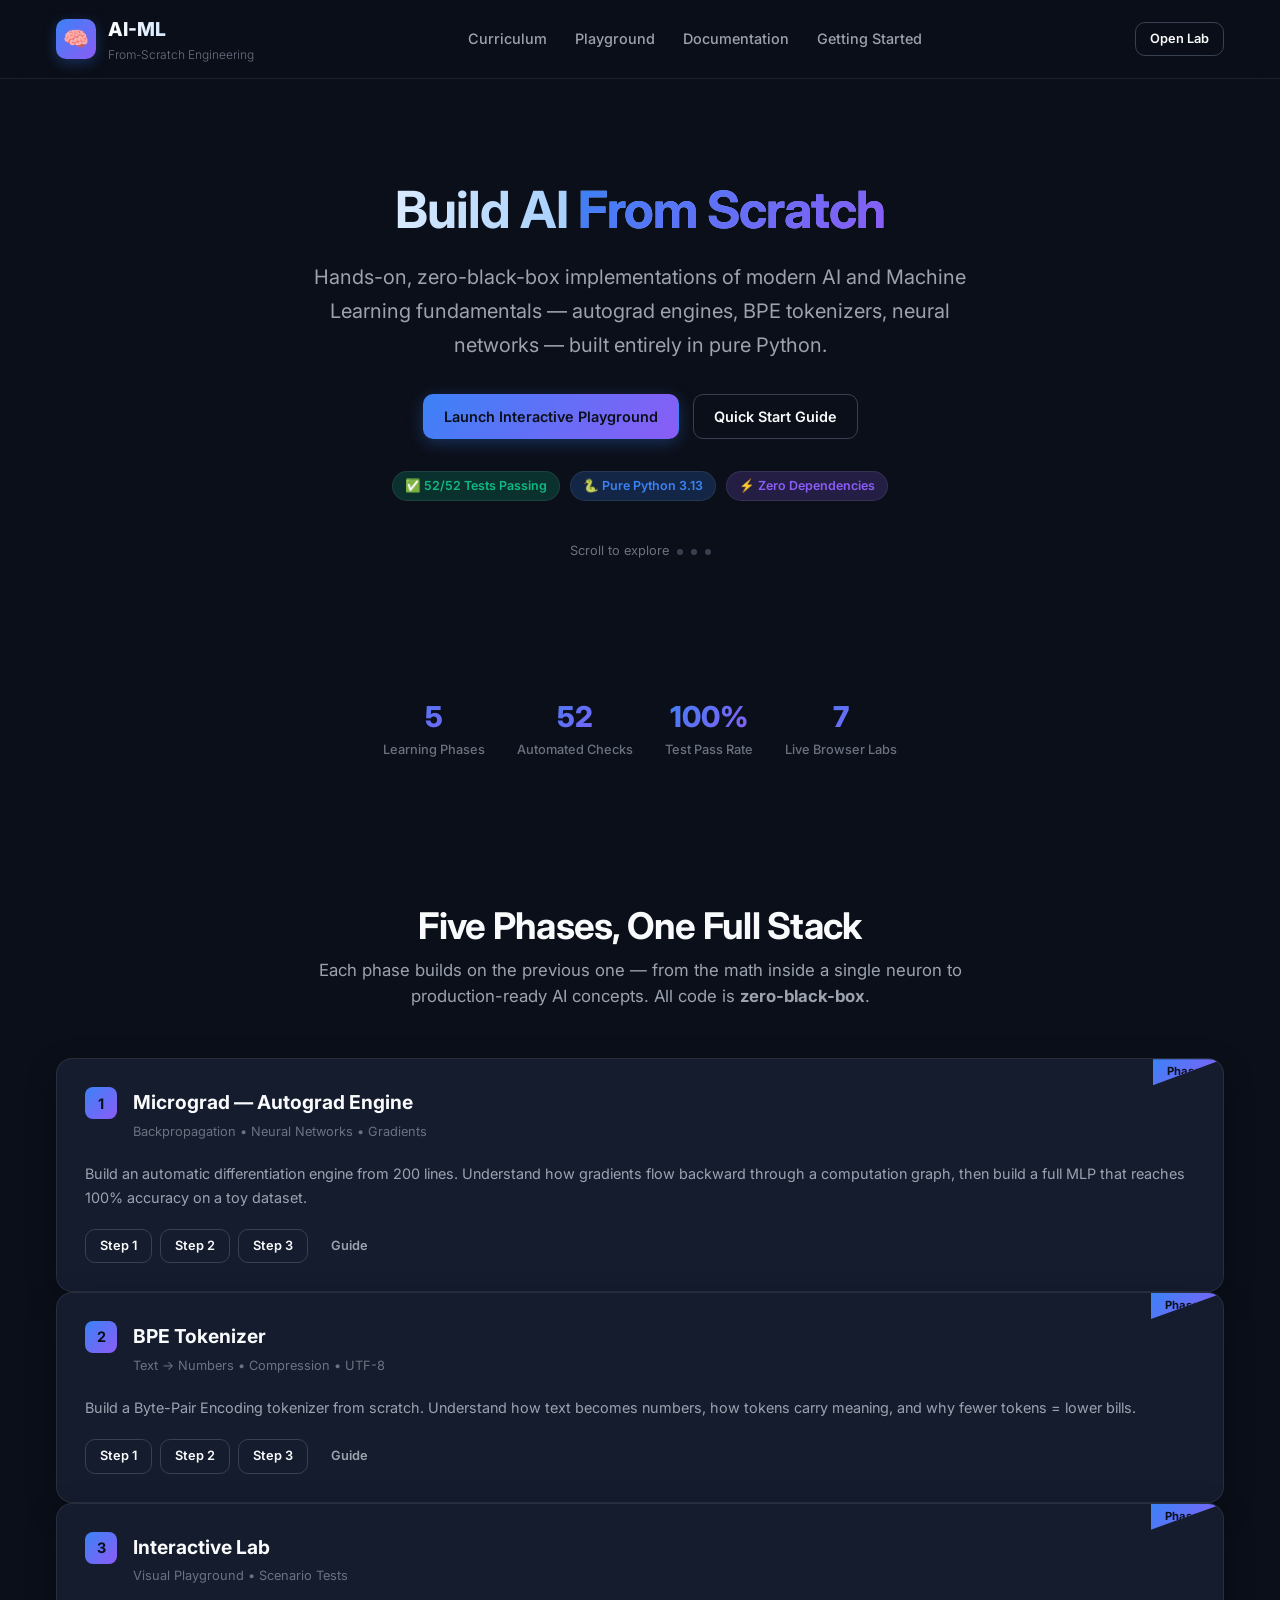
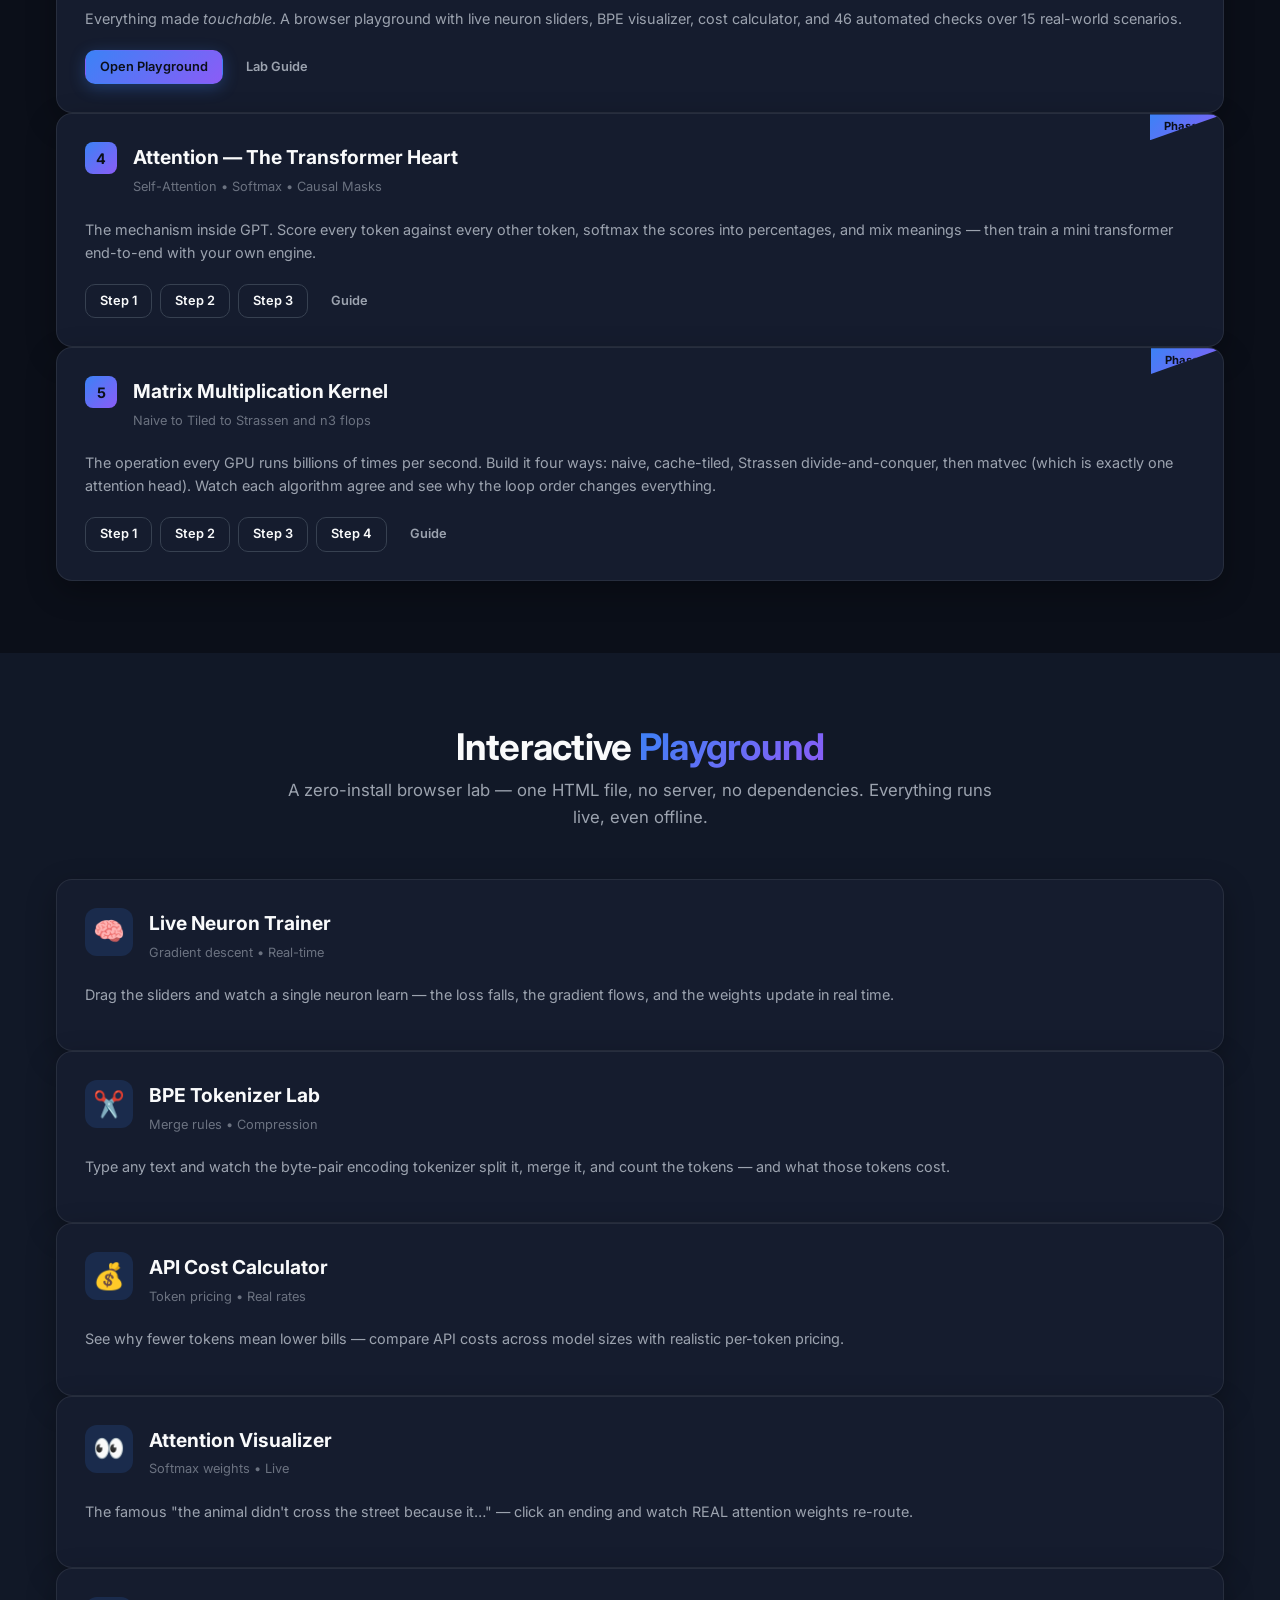
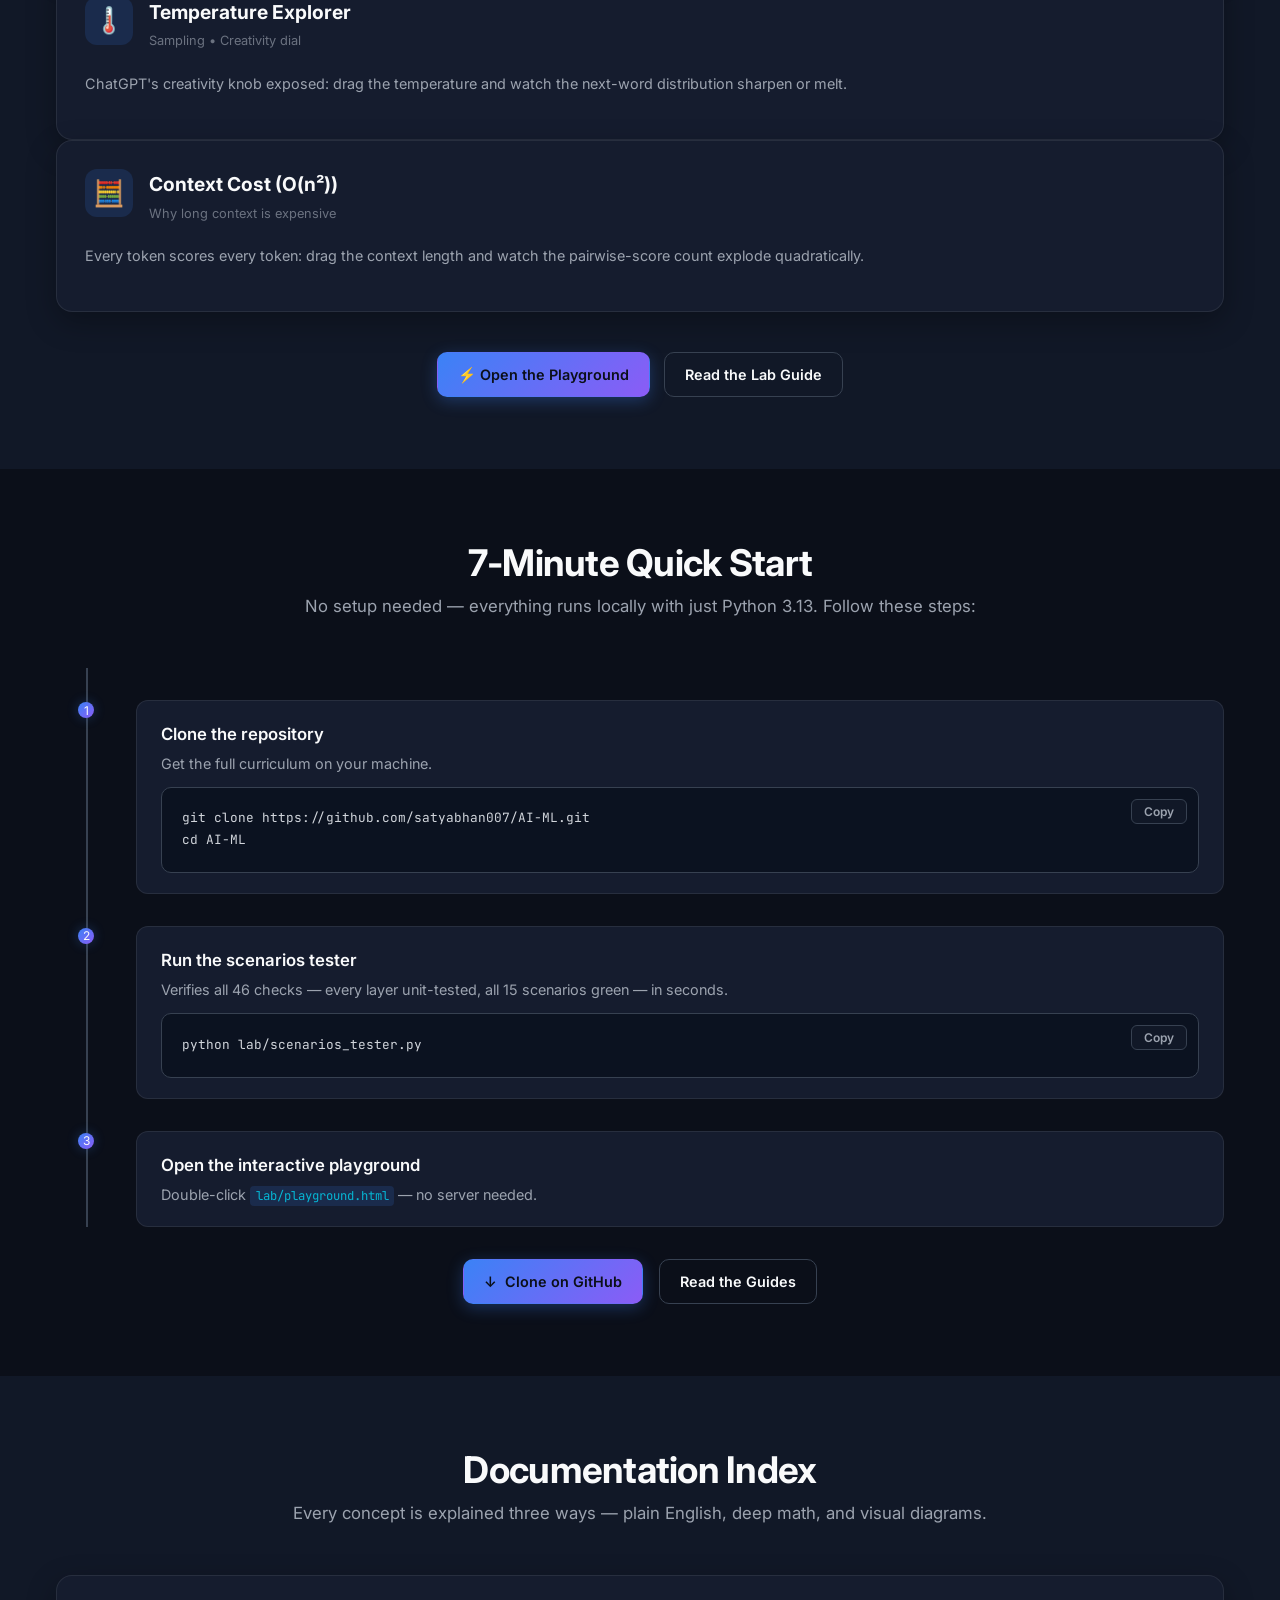
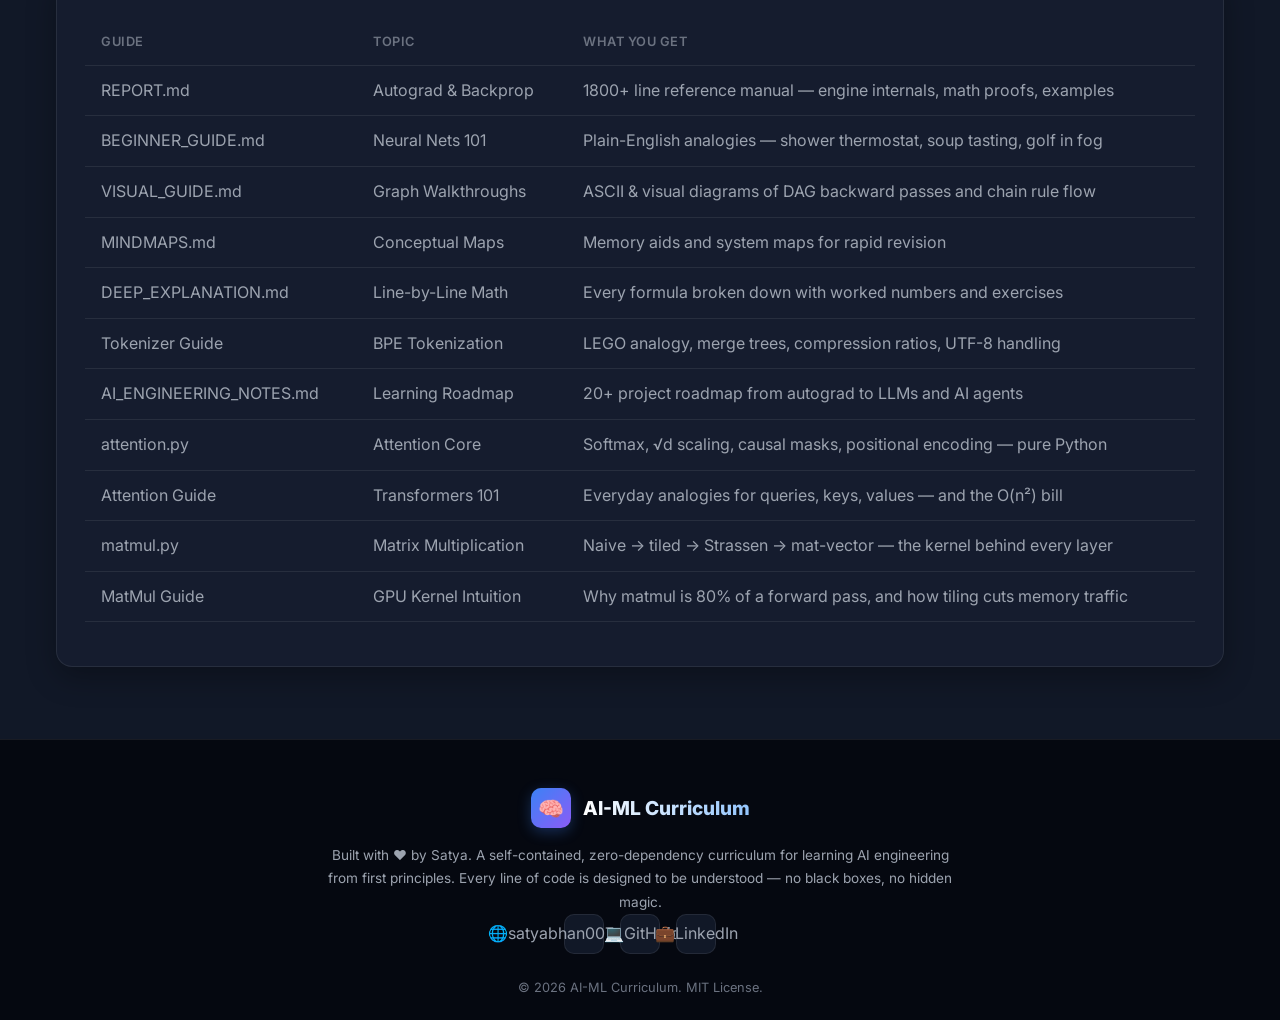
==== index.html @ 121be840 "fix: update LinkedIn URL to satyabhan-bhadoriya-777b28239" ====
<!DOCTYPE html>
<html lang="en">
<head>
    <meta charset="UTF-8">
    <meta name="viewport" content="width=device-width, initial-scale=1.0">
    <title>AI-ML — From-Scratch AI Engineering Curriculum</title>
    <meta name="description" content="Hands-on, zero-black-box AI/ML implementations from scratch in pure Python. Build micrograd autograd, BPE tokenizers, and neural networks.">
    <meta name="color-scheme" content="dark">
    <script>document.documentElement.classList.add('js');</script>
    <link rel="icon" href="data:image/svg+xml,<svg xmlns='http://www.w3.org/2000/svg' viewBox='0 0 100 100'><text y='.9em' font-size='90' fill='%233b82f6'>🧠</text></svg>">
    <link rel="stylesheet" href="assets/css/style.css">
    <link rel="preconnect" href="https://fonts.googleapis.com">
    <link rel="preconnect" href="https://fonts.gstatic.com" crossorigin>
</head>
<body>
    <!-- Navigation -->
    <header class="site-header">
        <div class="container nav-container">
            <div class="brand">
                <div class="brand-logo">🧠</div>
                <div>
                    <div class="brand-text">AI-ML</div>
                    <div class="brand-sub">From-Scratch Engineering</div>
                </div>
            </div>
            <nav class="nav-links">
                <a href="#curriculum">Curriculum</a>
                <a href="#playground">Playground</a>
                <a href="#docs">Documentation</a>
                <a href="#getting-started">Getting Started</a>
            </nav>
            <div class="nav-actions">
                <a href="lab/playground.html" class="btn btn-outline btn-sm">Open Lab</a>
            </div>
        </div>
    </header>

    <!-- Hero -->
    <section class="hero reveal">
        <div class="container">
            <h1>Build AI <span style="background:linear-gradient(135deg,#3b82f6,#8b5cf6);-webkit-background-clip:text;-webkit-text-fill-color:transparent;">From Scratch</span></h1>
            <p class="subtitle">
                Hands-on, zero-black-box implementations of modern AI and Machine Learning
                fundamentals — autograd engines, BPE tokenizers, neural networks — built
                entirely in pure Python.
            </p>
            <div class="hero-actions">
                <a href="lab/playground.html" class="btn btn-primary">Launch Interactive Playground</a>
                <a href="#getting-started" class="btn btn-outline">Quick Start Guide</a>
            </div>
            <div class="badge-row">
                <span class="badge badge-green">✅ 52/52 Tests Passing</span>
                <span class="badge badge-primary">🐍 Pure Python 3.13</span>
                <span class="badge badge-purple">⚡ Zero Dependencies</span>
            </div>
            <div class="scroll-indicator">
                <span>Scroll to explore</span>
                <span class="scroll-dot"></span><span class="scroll-dot"></span><span class="scroll-dot"></span>
            </div>
        </div>
    </section>

    <!-- Stats Bar -->
    <section class="section-sm reveal">
        <div class="container">
            <div class="stats-bar">
                <div class="stat-item">
                    <div class="stat-value">5</div>
                    <div class="stat-label">Learning Phases</div>
                </div>
                <div class="stat-item">
                    <div class="stat-value">52</div>
                    <div class="stat-label">Automated Checks</div>
                </div>
                <div class="stat-item">
                    <div class="stat-value">100%</div>
                    <div class="stat-label">Test Pass Rate</div>
                </div>
                <div class="stat-item">
                    <div class="stat-value">7</div>
                    <div class="stat-label">Live Browser Labs</div>
                </div>
            </div>
        </div>
    </section>

    <!-- Curriculum -->
    <section class="section reveal" id="curriculum">
        <div class="container">
            <h2 class="section-title">Five Phases, One Full Stack</h2>
            <p class="section-subtitle">
                Each phase builds on the previous one — from the math inside a single neuron
                to production-ready AI concepts. All code is <strong>zero-black-box</strong>.
            </p>
            <div class="grid-3">
                <div class="card phase-card" data-phase="Phase 1">
                    <div style="display:flex;gap:16px;align-items:flex-start;">
                        <div class="phase-number">1</div>
                        <div>
                            <div class="card-title">Micrograd — Autograd Engine</div>
                            <div class="card-meta">Backpropagation • Neural Networks • Gradients</div>
                        </div>
                    </div>
                    <p style="margin:20px 0;color:var(--text-muted);font-size:0.9rem;">
                        Build an automatic differentiation engine from 200 lines. Understand how
                        gradients flow backward through a computation graph, then build a full MLP
                        that reaches 100% accuracy on a toy dataset.
                    </p>
                    <div style="display:flex;gap:8px;flex-wrap:wrap;">
                        <a href="micrograd/step1_just_values.py" class="btn btn-sm btn-outline">Step 1</a>
                        <a href="micrograd/step2_one_neuron.py" class="btn btn-sm btn-outline">Step 2</a>
                        <a href="micrograd/step3_full_network.py" class="btn btn-sm btn-outline">Step 3</a>
                        <a href="micrograd/BEGINNER_GUIDE.md" class="btn btn-sm btn-ghost">Guide</a>
                    </div>
                </div>
                <div class="card phase-card" data-phase="Phase 2">
                    <div style="display:flex;gap:16px;align-items:flex-start;">
                        <div class="phase-number">2</div>
                        <div>
                            <div class="card-title">BPE Tokenizer</div>
                            <div class="card-meta">Text → Numbers • Compression • UTF-8</div>
                        </div>
                    </div>
                    <p style="margin:20px 0;color:var(--text-muted);font-size:0.9rem;">
                        Build a Byte-Pair Encoding tokenizer from scratch. Understand how text
                        becomes numbers, how tokens carry meaning, and why fewer tokens = lower bills.
                    </p>
                    <div style="display:flex;gap:8px;flex-wrap:wrap;">
                        <a href="tokenizer/step1_why_tokenize.py" class="btn btn-sm btn-outline">Step 1</a>
                        <a href="tokenizer/step2_train_bpe.py" class="btn btn-sm btn-outline">Step 2</a>
                        <a href="tokenizer/step3_encode_decode.py" class="btn btn-sm btn-outline">Step 3</a>
                        <a href="tokenizer/BEGINNER_GUIDE.md" class="btn btn-sm btn-ghost">Guide</a>
                    </div>
                </div>
                <div class="card phase-card" data-phase="Phase 3">
                    <div style="display:flex;gap:16px;align-items:flex-start;">
                        <div class="phase-number">3</div>
                        <div>
                            <div class="card-title">Interactive Lab</div>
                            <div class="card-meta">Visual Playground • Scenario Tests</div>
                        </div>
                    </div>
                    <p style="margin:20px 0;color:var(--text-muted);font-size:0.9rem;">
                        Everything made <em>touchable</em>. A browser playground with live neuron
                        sliders, BPE visualizer, cost calculator, and 46 automated checks over 15 real-world scenarios.
                    </p>
                    <div style="display:flex;gap:8px;flex-wrap:wrap;">
                        <a href="lab/playground.html" class="btn btn-sm btn-primary">Open Playground</a>
                        <a href="lab/README.md" class="btn btn-sm btn-ghost">Lab Guide</a>
                    </div>
                </div>

                <div class="card phase-card" data-phase="Phase 4">
                    <div style="display:flex;gap:16px;align-items:flex-start;">
                        <div class="phase-number">4</div>
                        <div>
                            <div class="card-title">Attention — The Transformer Heart</div>
                            <div class="card-meta">Self-Attention • Softmax • Causal Masks</div>
                        </div>
                    </div>
                    <p style="margin:20px 0;color:var(--text-muted);font-size:0.9rem;">
                        The mechanism inside GPT. Score every token against every other
                        token, softmax the scores into percentages, and mix meanings —
                        then train a mini transformer end-to-end with your own engine.
                    </p>
                    <div style="display:flex;gap:8px;flex-wrap:wrap;">
                        <a href="attention/step1_similarity.py" class="btn btn-sm btn-outline">Step 1</a>
                        <a href="attention/step2_self_attention.py" class="btn btn-sm btn-outline">Step 2</a>
                        <a href="attention/step3_mini_transformer.py" class="btn btn-sm btn-outline">Step 3</a>
                        <a href="attention/BEGINNER_GUIDE.md" class="btn btn-sm btn-ghost">Guide</a>
                    </div>
    </div>
                <div class="card phase-card" data-phase="Phase 5">
                <div style="display:flex;gap:16px;align-items:flex-start;">
                    <div class="phase-number">5</div>
                    <div>
                        <div class="card-title">Matrix Multiplication Kernel</div>
                        <div class="card-meta">Naive to Tiled to Strassen and n3 flops</div>
                    </div>
                </div>
                <p style="margin:20px 0;color:var(--text-muted);font-size:0.9rem;">
                    The operation every GPU runs billions of times per second. Build
                    it four ways: naive, cache-tiled, Strassen divide-and-conquer,
                    then matvec (which is exactly one attention head). Watch each
                    algorithm agree and see why the loop order changes everything.
                </p>
                <div style="display:flex;gap:8px;flex-wrap:wrap;">
                    <a href="matmul/step1_naive.py" class="btn btn-sm btn-outline">Step 1</a>
                    <a href="matmul/step2_tiled.py" class="btn btn-sm btn-outline">Step 2</a>
                    <a href="matmul/step3_strassen.py" class="btn btn-sm btn-outline">Step 3</a>
                    <a href="matmul/step4_matvec.py" class="btn btn-sm btn-outline">Step 4</a>
                    <a href="matmul/BEGINNER_GUIDE.md" class="btn btn-sm btn-ghost">Guide</a>
                </div>
     </div>
            </div>
        </div>
    </section>

    <!-- Playground -->
    <section class="section section-alt reveal" id="playground">
        <div class="container">
            <h2 class="section-title">Interactive <span class="highlight">Playground</span></h2>
            <p class="section-subtitle">
                A zero-install browser lab — one HTML file, no server, no dependencies.
                Everything runs live, even offline.
            </p>
            <div class="grid-3">
                <div class="card">
                    <div class="card-header">
                        <div class="card-icon">🧠</div>
                        <div>
                            <div class="card-title">Live Neuron Trainer</div>
                            <div class="card-meta">Gradient descent • Real-time</div>
                        </div>
                    </div>
                    <p style="color:var(--text-muted);font-size:0.9rem;">
                        Drag the sliders and watch a single neuron learn — the loss falls,
                        the gradient flows, and the weights update in real time.
                    </p>
                </div>
                <div class="card">
                    <div class="card-header">
                        <div class="card-icon">✂️</div>
                        <div>
                            <div class="card-title">BPE Tokenizer Lab</div>
                            <div class="card-meta">Merge rules • Compression</div>
                        </div>
                    </div>
                    <p style="color:var(--text-muted);font-size:0.9rem;">
                        Type any text and watch the byte-pair encoding tokenizer split it,
                        merge it, and count the tokens — and what those tokens cost.
                    </p>
                </div>
                <div class="card">
                    <div class="card-header">
                        <div class="card-icon">💰</div>
                        <div>
                            <div class="card-title">API Cost Calculator</div>
                            <div class="card-meta">Token pricing • Real rates</div>
                        </div>
                    </div>
                    <p style="color:var(--text-muted);font-size:0.9rem;">
                        See why fewer tokens mean lower bills — compare API costs across
                        model sizes with realistic per-token pricing.
                    </p>
                </div>
            </div>
<div class="card">
                    <div class="card-header">
                        <div class="card-icon">👀</div>
                        <div>
                            <div class="card-title">Attention Visualizer</div>
                            <div class="card-meta">Softmax weights • Live</div>
                        </div>
                    </div>
                    <p style="color:var(--text-muted);font-size:0.9rem;">
                        The famous "the animal didn't cross the street because it…" —
                        click an ending and watch REAL attention weights re-route.
                    </p>
                </div>
                <div class="card">
                    <div class="card-header">
                        <div class="card-icon">🌡️</div>
                        <div>
                            <div class="card-title">Temperature Explorer</div>
                            <div class="card-meta">Sampling • Creativity dial</div>
                        </div>
                    </div>
                    <p style="color:var(--text-muted);font-size:0.9rem;">
                        ChatGPT's creativity knob exposed: drag the temperature and
                        watch the next-word distribution sharpen or melt.
                    </p>
                </div>
                <div class="card">
                    <div class="card-header">
                        <div class="card-icon">🧮</div>
                        <div>
                            <div class="card-title">Context Cost (O(n²))</div>
                            <div class="card-meta">Why long context is expensive</div>
                        </div>
                    </div>
                    <p style="color:var(--text-muted);font-size:0.9rem;">
                        Every token scores every token: drag the context length and
                        watch the pairwise-score count explode quadratically.
                    </p>
                </div>
                        <div class="playground-cta">
                <a href="lab/playground.html" class="btn btn-primary">⚡ Open the Playground</a>
                <a href="lab/README.md" class="btn btn-outline">Read the Lab Guide</a>
            </div>
        </div>
    </section>

    <!-- Getting Started -->
    <section class="section reveal" id="getting-started">
        <div class="container">
            <h2 class="section-title">7-Minute Quick Start</h2>
            <p class="section-subtitle">
                No setup needed — everything runs locally with just Python 3.13. Follow these steps:
            </p>
            <div class="timeline">
                <div class="timeline-item">
                    <div class="timeline-dot">1</div>
                    <div class="timeline-content">
                        <div class="timeline-title">Clone the repository</div>
                        <div class="timeline-desc">Get the full curriculum on your machine.</div>

                        <div class="cmd-row">
                            <pre id="cmd-clone"><code>git clone https://github.com/satyabhan007/AI-ML.git
cd AI-ML</code></pre>
                            <button class="copy-btn" data-target="#cmd-clone" type="button">Copy</button>
                        </div>
                    </div>
                </div>
                <div class="timeline-item">
                    <div class="timeline-dot">2</div>
                    <div class="timeline-content">
                        <div class="timeline-title">Run the scenarios tester</div>
                        <div class="timeline-desc">
                            Verifies all 46 checks — every layer unit-tested, all 15 scenarios green — in seconds.

                        <div class="cmd-row">
                            <pre id="cmd-test"><code>python lab/scenarios_tester.py</code></pre>
                            <button class="copy-btn" data-target="#cmd-test" type="button">Copy</button>
                        </div>
                        </div>
                    </div>
                </div>
                <div class="timeline-item">
                    <div class="timeline-dot">3</div>
                    <div class="timeline-content">
                        <div class="timeline-title">Open the interactive playground</div>
                        <div class="timeline-desc">
                            Double-click <code class="inline">lab/playground.html</code> — no server needed.
                        </div>
                    </div>
                </div>
            </div>
            <div style="text-align:center;margin-top:32px;">
                <div style="display:flex;gap:16px;justify-content:center;flex-wrap:wrap;">
                    <a href="https://github.com/satyabhan007/AI-ML" class="btn btn-primary" target="_blank" rel="noopener">
                        <span>↓</span> Clone on GitHub
                    </a>
                    <a href="#docs" class="btn btn-outline">Read the Guides</a>
                </div>
            </div>
        </div>
    </section>

    <!-- Documentation -->
    <section class="section section-alt reveal" id="docs">
        <div class="container">
            <h2 class="section-title">Documentation Index</h2>
            <p class="section-subtitle">
                Every concept is explained three ways — plain English, deep math, and visual diagrams.
            </p>
            <div class="card">
                <table class="doc-table">
                    <thead>
                        <tr>
                            <th>Guide</th>
                            <th>Topic</th>
                            <th>What You Get</th>
                        </tr>
                    </thead>
                    <tbody>
                        <tr>
                            <td><a href="micrograd/REPORT.md">REPORT.md</a></td>
                            <td>Autograd & Backprop</td>
                            <td>1800+ line reference manual — engine internals, math proofs, examples</td>
                        </tr>
                        <tr>
                            <td><a href="micrograd/BEGINNER_GUIDE.md">BEGINNER_GUIDE.md</a></td>
                            <td>Neural Nets 101</td>
                            <td>Plain-English analogies — shower thermostat, soup tasting, golf in fog</td>
                        </tr>
                        <tr>
                            <td><a href="micrograd/VISUAL_GUIDE.md">VISUAL_GUIDE.md</a></td>
                            <td>Graph Walkthroughs</td>
                            <td>ASCII & visual diagrams of DAG backward passes and chain rule flow</td>
                        </tr>
                        <tr>
                            <td><a href="micrograd/MINDMAPS.md">MINDMAPS.md</a></td>
                            <td>Conceptual Maps</td>
                            <td>Memory aids and system maps for rapid revision</td>
                        </tr>
                        <tr>
                            <td><a href="micrograd/DEEP_EXPLANATION.md">DEEP_EXPLANATION.md</a></td>
                            <td>Line-by-Line Math</td>
                            <td>Every formula broken down with worked numbers and exercises</td>
                        </tr>
                        <tr>
                            <td><a href="tokenizer/BEGINNER_GUIDE.md">Tokenizer Guide</a></td>
                            <td>BPE Tokenization</td>
                            <td>LEGO analogy, merge trees, compression ratios, UTF-8 handling</td>
                        </tr>
                        <tr>
                            <td><a href="micrograd/AI_ENGINEERING_NOTES.md">AI_ENGINEERING_NOTES.md</a></td>
                            <td>Learning Roadmap</td>
                            <td>20+ project roadmap from autograd to LLMs and AI agents</td>
                                                </tr>
                        <tr>
                            <td><a href="attention/attention.py">attention.py</a></td>
                            <td>Attention Core</td>
                            <td>Softmax, √d scaling, causal masks, positional encoding — pure Python</td>
                        </tr>
                        <tr>
                            <td><a href="attention/BEGINNER_GUIDE.md">Attention Guide</a></td>
                            <td>Transformers 101</td>
                            <td>Everyday analogies for queries, keys, values — and the O(n²) bill</td>
                        </tr>
            <tr>
                <td><a href="matmul/matmul.py">matmul.py</a></td>
                <td>Matrix Multiplication</td>
                <td>Naive → tiled → Strassen → mat-vector — the kernel behind every layer</td>
            </tr>
            <tr>
                <td><a href="matmul/BEGINNER_GUIDE.md">MatMul Guide</a></td>
                <td>GPU Kernel Intuition</td>
                <td>Why matmul is 80% of a forward pass, and how tiling cuts memory traffic</td>
            </tr>
                        
                    </tbody>
                </table>
            </div>
        </div>
    </section>

    <!-- Footer -->
    <footer class="site-footer reveal">
        <div class="container">
            <div class="footer-content">
                <div class="footer-logo">
                    <div class="brand-logo">🧠</div>
                    <div class="brand-text">AI-ML Curriculum</div>
                </div>
                <p class="footer-text">
                    Built with ❤️ by Satya. A self-contained, zero-dependency curriculum for learning AI
                    engineering from first principles. Every line of code is designed to be understood —
                    no black boxes, no hidden magic.
                </p>
                <div class="social-links">
                    <a href="https://satyabhan007.github.io" class="social-link" target="_blank" rel="noopener" title="GitHub Pages">
                        <span>🌐</span> satyabhan007.github.io
                    </a>
                    <a href="https://github.com/satyabhan007/AI-ML" class="social-link" target="_blank" rel="noopener" title="GitHub">
                        <span>💻</span> GitHub
                    </a>
                    <a href="https://www.linkedin.com/in/satyabhan-bhadoriya-777b28239" class="social-link" target="_blank" rel="noopener" title="LinkedIn">
                        <span>💼</span> LinkedIn
                    </a>
                </div>
            </div>
            <div class="copyright">
                <span>© <span id="current-year">2026</span> AI-ML Curriculum. MIT License.</span>
            </div>
        </div>
    </footer>

    <script src="assets/js/main.js"></script>
</body>
</html>
---- assets/css/style.css ----
/* ============================================================
   AI-ML GitHub Pages — Global Styles
   Dark theme matching the existing account_rotator frontend
   ============================================================ */

@import url('https://fonts.googleapis.com/css2?family=Inter:wght@300;400;500;600;700;800;900&family=JetBrains+Mono:wght@400;500;600&display=swap');

:root {
    --bg:               #0b0f19;
    --surface:          #111827;
    --surface-hover:    #1a2230;
    --surface-card:     #151c2e;
    --border:           #374151;
    --border-light:     rgba(255, 255, 255, 0.08);
    --text-main:        #f9fafb;
    --text-muted:       #9ca3af;
    --text-dim:         #6b7280;
    --primary:          #3b82f6;
    --primary-glow:     rgba(59, 130, 246, 0.3);
    --accent:           #8b5cf6;
    --cyan:             #06b6d4;
    --green:            #10b981;
    --gradient-primary: linear-gradient(135deg, #3b82f6, #8b5cf6);
    --shadow-card:      0 10px 30px rgba(0, 0, 0, 0.3);
}

*, *::before, *::after { box-sizing: border-box; margin: 0; padding: 0; }
html { scroll-behavior: smooth; scroll-padding-top: 80px; }
body {
    font-family: 'Inter', -apple-system, BlinkMacSystemFont, 'Segoe UI', sans-serif;
    background-color: var(--bg);
    color: var(--text-main);
    line-height: 1.6;
    -webkit-font-smoothing: antialiased;
    overflow-x: hidden;
}
img { max-width: 100%; display: block; }
a { color: inherit; text-decoration: none; }
button { font-family: inherit; cursor: pointer; }

h1, h2, h3, h4 { font-weight: 700; line-height: 1.2; letter-spacing: -0.02em; }
h1 { font-size: clamp(2.2rem, 5vw, 3.2rem); }
h2 { font-size: clamp(1.7rem, 4vw, 2.3rem); }
h3 { font-size: clamp(1.3rem, 3vw, 1.7rem); }
p { margin-bottom: 1rem; }

code { font-family: 'JetBrains Mono', Consolas, monospace; font-size: 0.9em; }
code.inline {
    background: rgba(59, 130, 246, 0.15);
    color: var(--cyan);
    padding: 0.15em 0.45em;
    border-radius: 4px;
    font-size: 0.85em;
}
pre {
    background: #0b1220;
    border: 1px solid var(--border);
    border-radius: 10px;
    padding: 1.25rem;
    overflow-x: auto;
    margin: 1rem 0;
}
pre code { background: none; color: #d1d5db; padding: 0; font-size: 0.85rem; }

.container { width: min(100% - 32px, 1200px); margin-inline: auto; padding: 0 16px; }

/* ---- Header / Navigation ---- */
.site-header {
    position: sticky; top: 0; z-index: 100;
    background: rgba(11, 15, 25, 0.85);
    backdrop-filter: blur(12px);
    border-bottom: 1px solid var(--border-light);
    padding: 14px 0;
}
.nav-container { display: flex; align-items: center; justify-content: space-between; }
.brand { display: flex; align-items: center; gap: 12px; }
.brand-logo {
    width: 40px; height: 40px; border-radius: 10px;
    background: var(--gradient-primary);
    display: flex; align-items: center; justify-content: center;
    box-shadow: 0 4px 14px var(--primary-glow);
    font-size: 1.3rem;
}
.brand-text {
    font-weight: 800; font-size: 1.2rem;
    background: linear-gradient(90deg, #ffffff, #93c5fd);
    -webkit-background-clip: text; -webkit-text-fill-color: transparent;
}
.brand-sub { font-size: 0.75rem; color: var(--text-dim); font-weight: 300; }
.nav-links { display: flex; align-items: center; gap: 28px; }
.nav-links a {
    color: var(--text-muted); font-size: 0.9rem; font-weight: 500;
    transition: color 0.2s ease; position: relative;
}
.nav-links a:hover { color: var(--text-main); }
.nav-links a::after {
    content: ''; position: absolute; bottom: -4px; left: 0;
    width: 0; height: 2px; background: var(--primary); transition: width 0.2s ease;
}
.nav-links a:hover::after { width: 100%; }
.nav-actions { display: flex; align-items: center; gap: 12px; }

/* ---- Buttons ---- */
.btn {
    display: inline-flex; align-items: center; gap: 8px;
    padding: 10px 20px; border-radius: 10px; font-size: 0.9rem;
    font-weight: 600; border: 1px solid transparent;
    transition: all 0.25s ease; overflow: hidden;
}
.btn-primary {
    background: var(--gradient-primary); color: #0b0f19;
    box-shadow: 0 4px 16px var(--primary-glow);
}
.btn-primary:hover {
    transform: translateY(-2px);
    box-shadow: 0 6px 20px var(--primary-glow);
}
.btn-outline {
    background: transparent; border-color: var(--border); color: var(--text-main);
}
.btn-outline:hover {
    background: var(--surface-hover); border-color: var(--primary); color: var(--primary);
}
.btn-ghost { background: transparent; color: var(--text-muted); }
.btn-ghost:hover { color: var(--text-main); background: var(--surface-hover); }
.btn-sm { padding: 6px 14px; font-size: 0.8rem; }
.btn-code { font-family: 'JetBrains Mono', monospace; font-size: 0.8rem; }

/* ---- Cards ---- */
.card {
    background: var(--surface-card);
    border: 1px solid var(--border-light);
    border-radius: 16px; padding: 28px;
    transition: all 0.3s ease; box-shadow: var(--shadow-card);
}
.card:hover {
    transform: translateY(-4px);
    border-color: var(--primary-glow);
    box-shadow: 0 20px 40px rgba(0, 0, 0, 0.4);
}
.card-header { display: flex; align-items: flex-start; gap: 16px; margin-bottom: 20px; }
.card-icon {
    width: 48px; height: 48px; border-radius: 12px;
    background: rgba(59, 130, 246, 0.15);
    display: flex; align-items: center; justify-content: center;
    font-size: 1.6rem; flex-shrink: 0;
}
.card-title { font-size: 1.2rem; font-weight: 700; color: var(--text-main); }
.card-meta { font-size: 0.8rem; color: var(--text-dim); margin-top: 4px; }

/* ---- Badge ---- */
.badge {
    display: inline-flex; align-items: center; gap: 6px;
    padding: 4px 12px; border-radius: 999px; font-size: 0.78rem;
    font-weight: 600; border: 1px solid var(--border-light);
}
.badge-primary { background: rgba(59, 130, 246, 0.2); color: var(--primary); }
.badge-green { background: rgba(16, 185, 129, 0.2); color: var(--green); }
.badge-purple { background: rgba(139, 92, 246, 0.2); color: var(--accent); }

/* ---- Hero ---- */
.hero { padding: 100px 0 60px; text-align: center; }
.hero .container { max-width: 800px; }
.hero h1 {
    background: linear-gradient(90deg, #ffffff 0%, #93c5fd 50%, #a781fa 100%);
    -webkit-background-clip: text; -webkit-text-fill-color: transparent;
    margin-bottom: 20px;
}
.hero .subtitle { font-size: 1.25rem; color: var(--text-muted); max-width: 680px; margin: 0 auto 32px; line-height: 1.7; }
.hero .hero-actions { display: flex; flex-wrap: wrap; gap: 14px; justify-content: center; margin-bottom: 32px; }
.hero .badge-row { display: flex; gap: 10px; justify-content: center; flex-wrap: wrap; }

/* ---- Sections ---- */
.section { padding: 72px 0; }
.section-sm { padding: 48px 0; }
.section-alt { background: var(--surface); }
.section-title { text-align: center; margin-bottom: 8px; }
.section-title .highlight {
    background: linear-gradient(135deg, var(--primary), var(--accent));
    -webkit-background-clip: text; -webkit-text-fill-color: transparent;
}
.section-subtitle { text-align: center; color: var(--text-muted); font-size: 1.05rem; max-width: 720px; margin: 0 auto 48px; }

/* ---- Grid ---- */
.grid { display: grid; gap: 24px; }
.grid-2 { grid-template-columns: repeat(auto-fit, minmax(300px, 1fr)); }
.grid-3 { grid-template-columns: repeat(auto-fit, minmax(280px, 1fr)); }
.grid-4 { grid-template-columns: repeat(auto-fit, minmax(220px, 1fr)); }

/* ---- Phase Cards ---- */
.phase-card { position: relative; overflow: hidden; }
.phase-card::before {
    content: attr(data-phase);
    position: absolute; top: 0; right: 0;
    background: var(--gradient-primary); color: #0b0f19;
    font-size: 0.7rem; font-weight: 700; padding: 4px 14px;
    clip-path: polygon(0 0, 100% 0, 0 100%);
}
.phase-number {
    display: inline-flex; align-items: center; justify-content: center;
    width: 32px; height: 32px; border-radius: 8px;
    background: var(--gradient-primary); color: #0b0f19;
    font-weight: 700; font-size: 0.9rem; margin-bottom: 16px;
}

/* ---- Timeline ---- */
.timeline { position: relative; padding: 32px 0 0; }
.timeline::before {
    content: ''; position: absolute; top: 0; bottom: 0;
    width: 2px; background: var(--border); left: 30px;
}
.timeline-item { position: relative; padding-left: 80px; margin-bottom: 32px; }
.timeline-item:last-child { margin-bottom: 0; }
.timeline-dot {
    position: absolute; left: 22px; top: 2px;
    width: 16px; height: 16px; border-radius: 50%;
    background: var(--gradient-primary);
    box-shadow: 0 0 12px var(--primary-glow);
    display: flex; align-items: center; justify-content: center;
    font-size: 0.75rem;
}
.timeline-content {
    background: var(--surface-card);
    border: 1px solid var(--border-light);
    border-radius: 12px; padding: 20px 24px;
}
.timeline-title {
    font-size: 1.05rem; font-weight: 600; margin-bottom: 4px;
    display: flex; align-items: center; gap: 8px;
}
.timeline-desc { color: var(--text-muted); font-size: 0.9rem; }

/* ---- Stats Bar ---- */
.stats-bar { display: flex; flex-wrap: wrap; gap: 32px; justify-content: center; padding: 24px 0; }
.stat-item { text-align: center; }
.stat-value {
    font-size: 1.8rem; font-weight: 800;
    background: var(--gradient-primary);
    -webkit-background-clip: text; -webkit-text-fill-color: transparent;
}
.stat-label { font-size: 0.8rem; color: var(--text-dim); font-weight: 500; }

/* ---- Doc Table ---- */
.doc-table { width: 100%; border-collapse: collapse; margin: 16px 0; }
.doc-table th, .doc-table td { text-align: left; padding: 12px 16px; border-bottom: 1px solid var(--border-light); }
.doc-table th { color: var(--text-dim); font-size: 0.8rem; font-weight: 600; text-transform: uppercase; letter-spacing: 0.04em; }
.doc-table td { color: var(--text-muted); }
.doc-table a:hover { color: var(--primary); }

/* ---- Scroll indicator ---- */
.scroll-indicator { display: flex; justify-content: center; align-items: center; margin-top: 40px; gap: 8px; color: var(--text-dim); font-size: 0.8rem; }
.scroll-dot { width: 6px; height: 6px; border-radius: 50%; background: var(--border); animation: pulse-dot 2s infinite; }
.scroll-dot:nth-child(2) { animation-delay: 0.2s; }
.scroll-dot:nth-child(3) { animation-delay: 0.4s; }
@keyframes pulse-dot { 0%, 100% { opacity: 0.3; } 50% { opacity: 1; } }

/* ---- Command blocks with copy button ---- */
.cmd-row { position: relative; }
.cmd-row pre { margin: 12px 0 0; padding-right: 96px; }
.cmd-row pre code { font-size: 0.8rem; }
.copy-btn {
    position: absolute; top: 12px; right: 12px;
    padding: 4px 12px; border-radius: 6px;
    border: 1px solid var(--border);
    background: var(--surface);
    color: var(--text-muted);
    font-size: 0.75rem; font-weight: 600;
    transition: all 0.2s ease;
}
.copy-btn:hover { color: var(--text-main); border-color: var(--primary); }

/* ---- Playground CTA ---- */
.playground-cta { display: flex; gap: 14px; justify-content: center; margin-top: 40px; flex-wrap: wrap; }

/* ---- Footer ---- */
.site-footer { background: #050810; border-top: 1px solid var(--border-light); padding: 48px 0 24px; text-align: center; }
.footer-content { margin-bottom: 24px; }
.footer-logo { display: flex; align-items: center; gap: 12px; justify-content: center; margin-bottom: 16px; }
.footer-text { color: var(--text-muted); font-size: 0.85rem; max-width: 640px; margin: 0 auto; line-height: 1.7; }
.social-links { display: flex; gap: 16px; justify-content: center; }
.social-link {
    display: flex; align-items: center; justify-content: center;
    width: 40px; height: 40px; border-radius: 10px;
    background: var(--surface); border: 1px solid var(--border-light);
    color: var(--text-muted); transition: all 0.2s ease;
}
.social-link:hover { background: var(--primary); color: #0b0f19; transform: translateY(-2px); }
.copyright { color: var(--text-dim); font-size: 0.8rem; }

/* ---- Responsive ---- */
@media (max-width: 768px) {
    .hero { padding: 80px 0 40px; }
    .hero h1 { font-size: 1.8rem; }
    .nav-links { display: none; }
    .hero .hero-actions { flex-direction: column; gap: 10px; }
}

/* ---- Scroll reveal animation ---- */
/* Only hide content when JS is available (html.js set inline in <head>),
   so the page stays fully visible if scripts fail to load. */
.js .reveal {
    opacity: 0;
    transform: translateY(24px);
    transition: opacity 0.6s ease, transform 0.6s ease;
}
.js .revealed {
    opacity: 1;
    transform: translateY(0);
}
.js .reveal.delay-1 { transition-delay: 0.1s; }
.js .reveal.delay-2 { transition-delay: 0.2s; }
.js .reveal.delay-3 { transition-delay: 0.3s; }

/* ---- GitHub corner ---- */
.github-corner {
    position: fixed;
    top: 16px;
    right: 16px;
    z-index: 99;
    display: flex;
    align-items: center;
    justify-content: center;
    width: 36px;
    height: 36px;
    border-radius: 8px;
    background: var(--surface);
    border: 1px solid var(--border);
    color: var(--text-muted);
    transition: all 0.2s ease;
}
.github-corner:hover {
    background: var(--primary);
    color: #0b0f19;
}
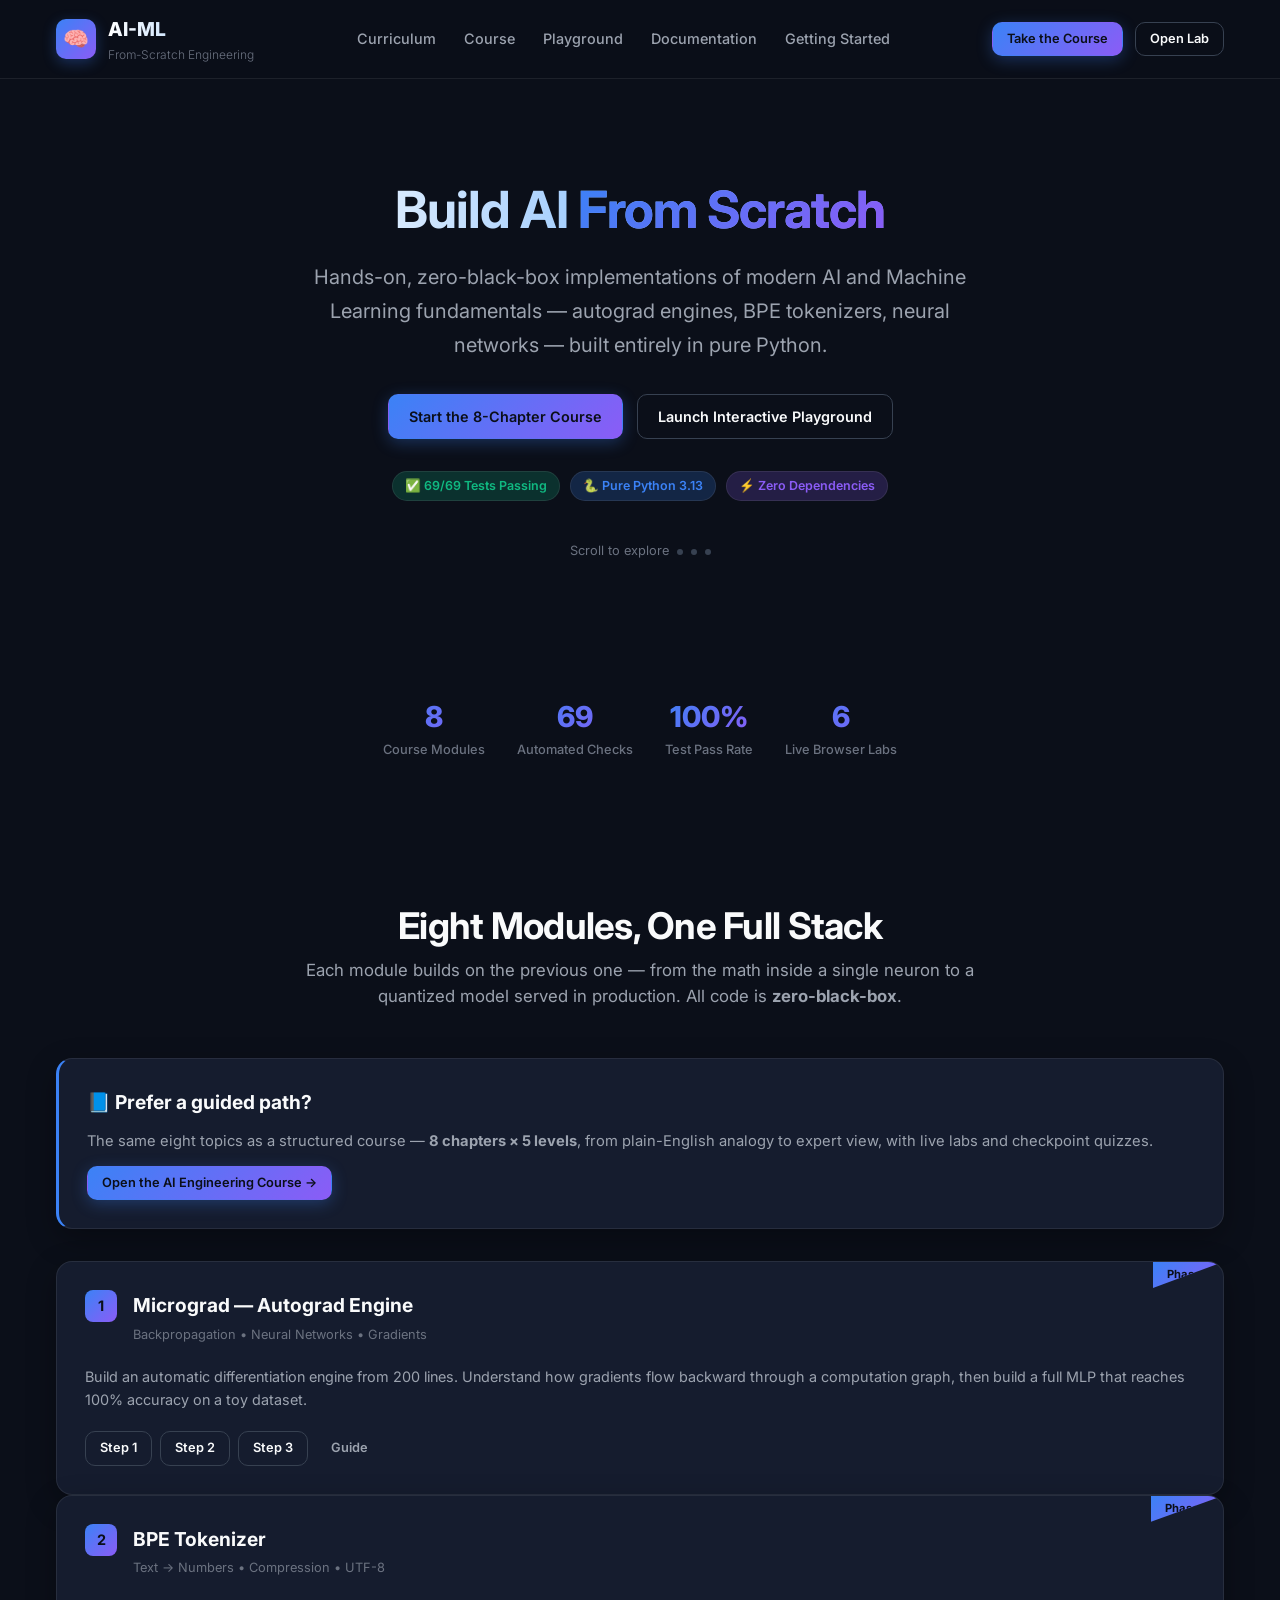
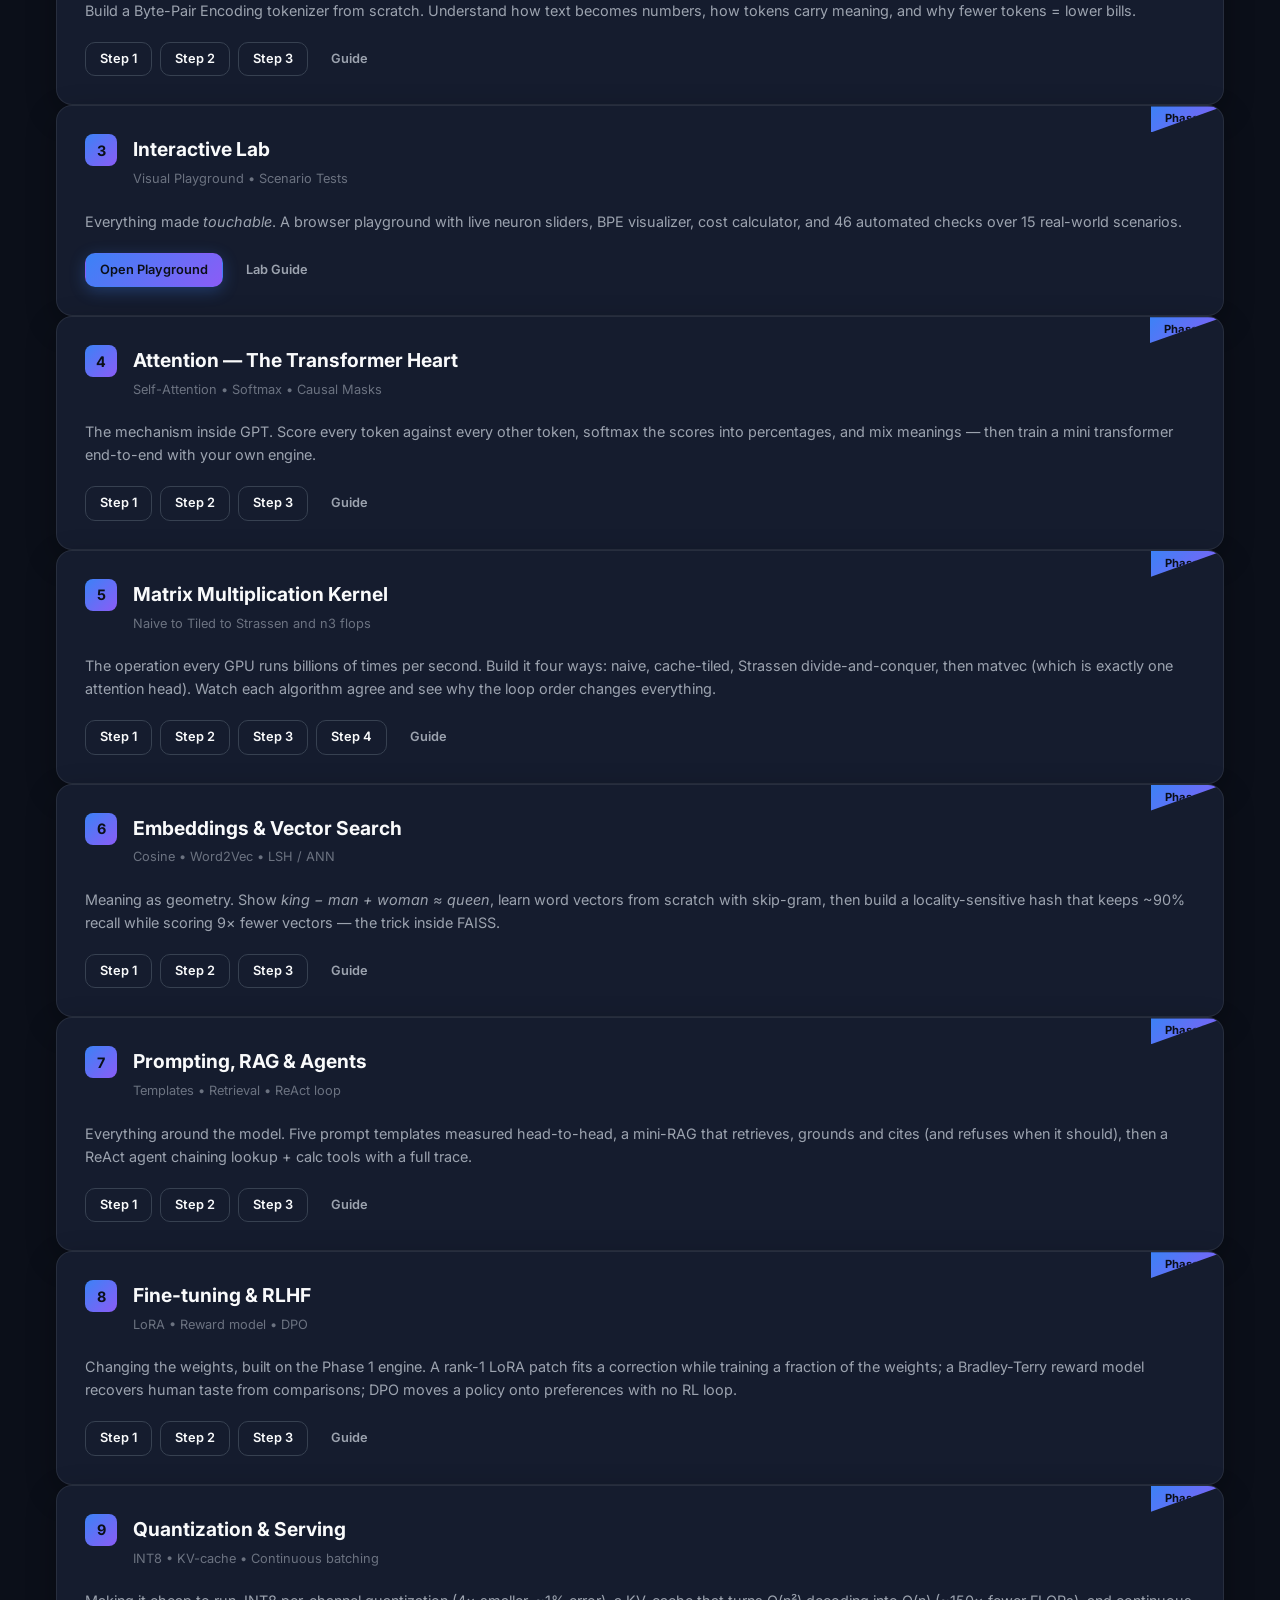
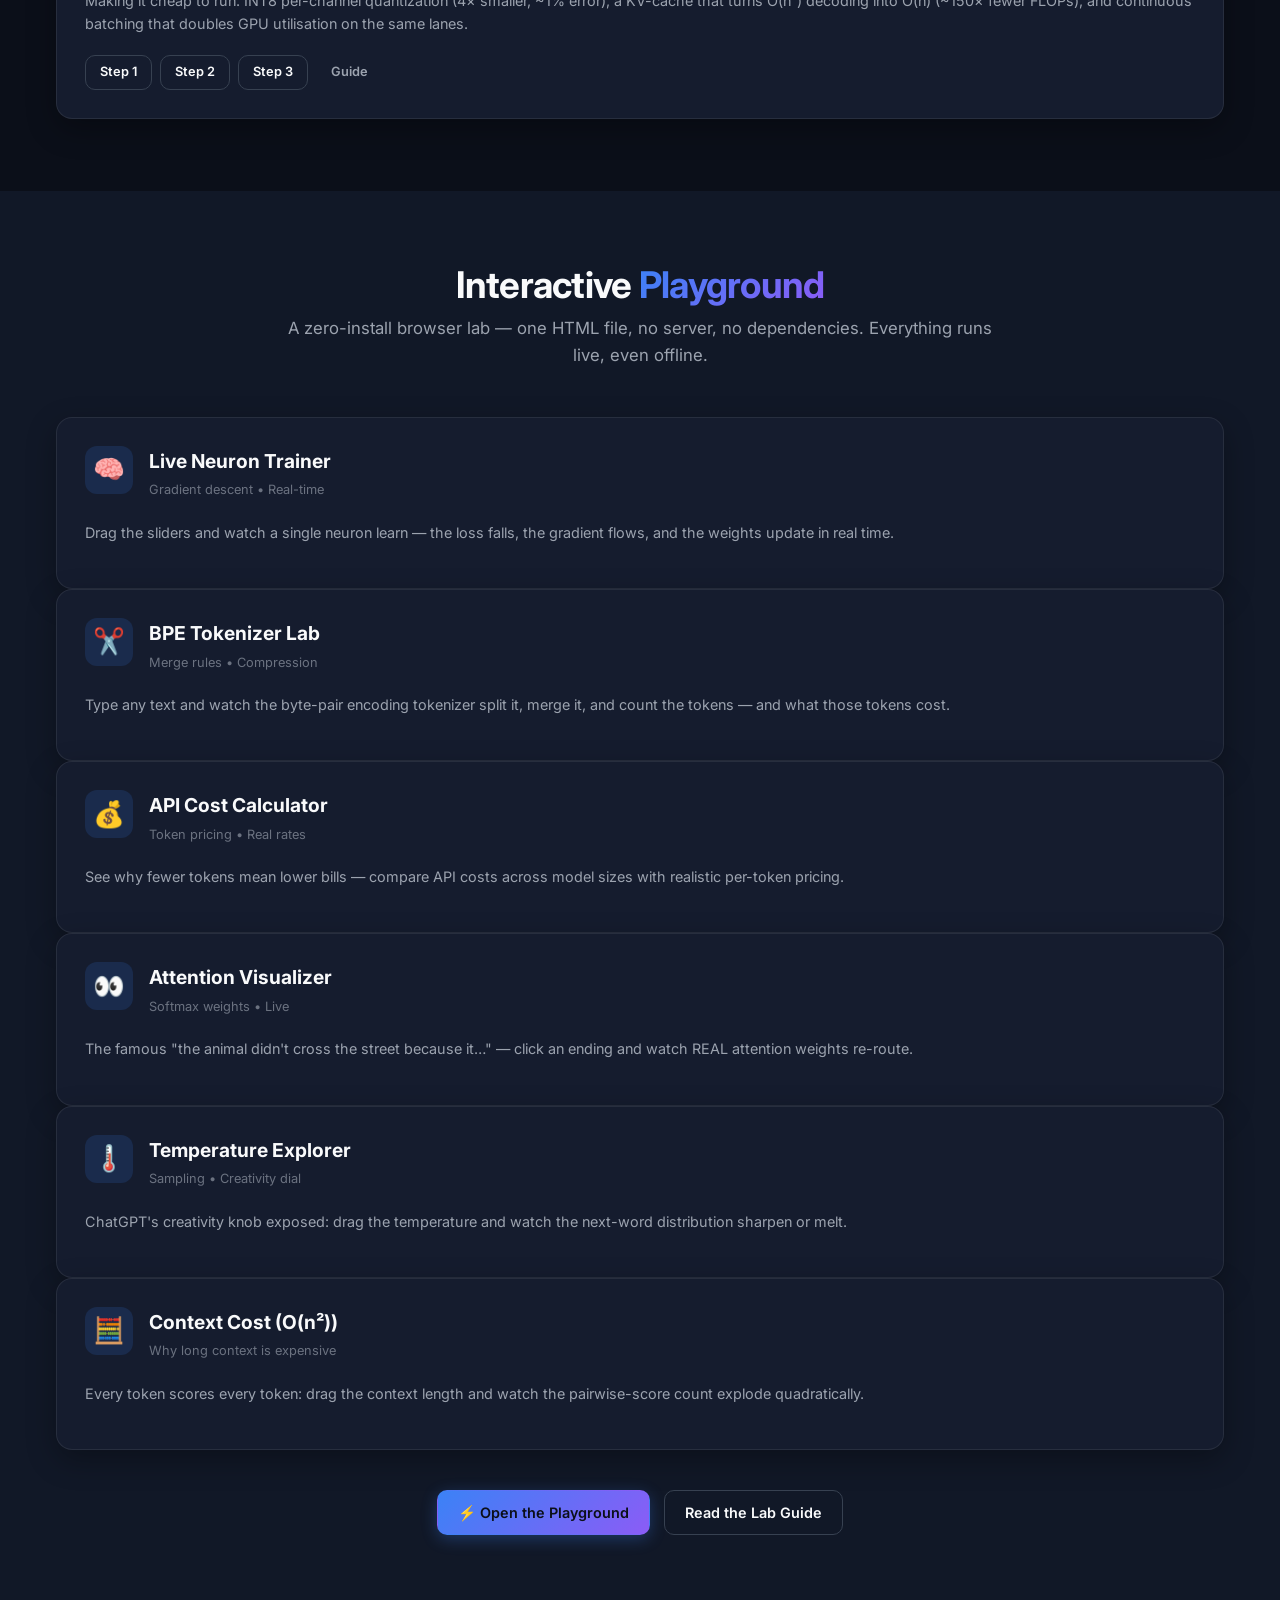
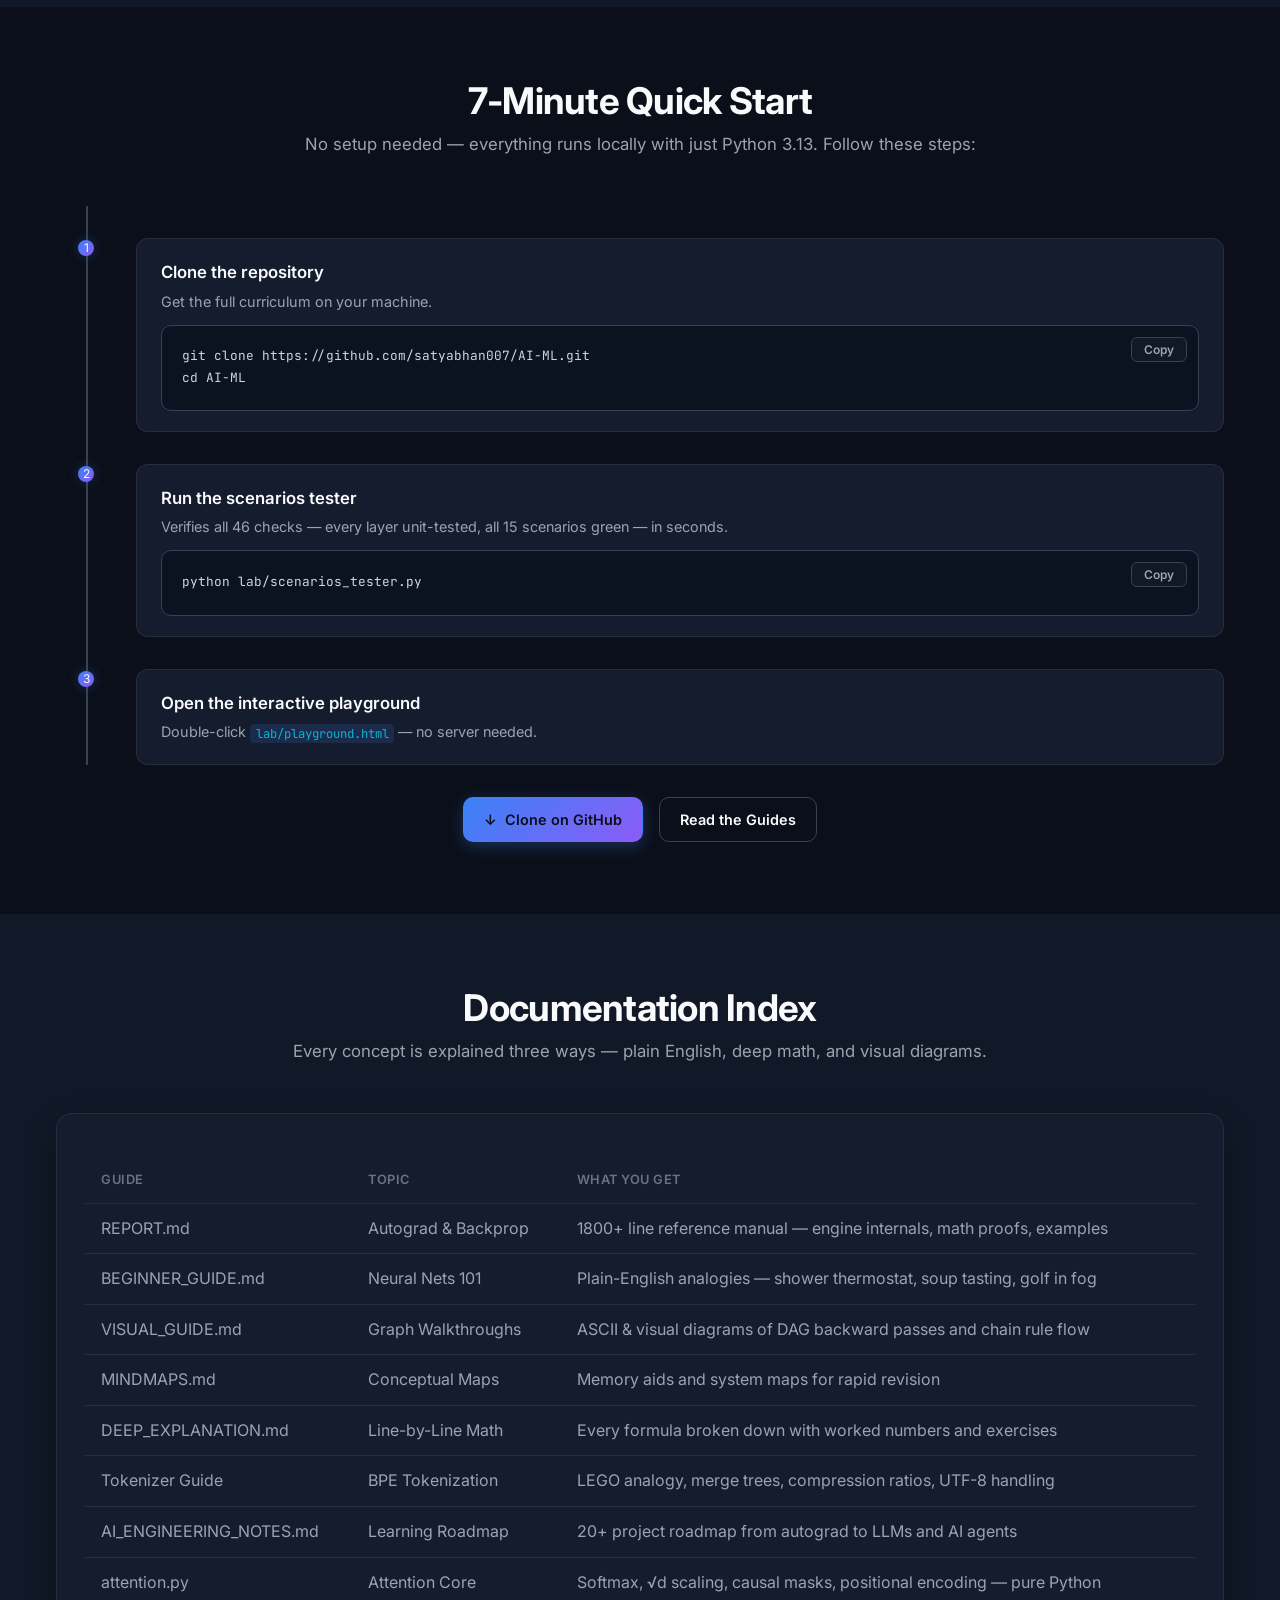
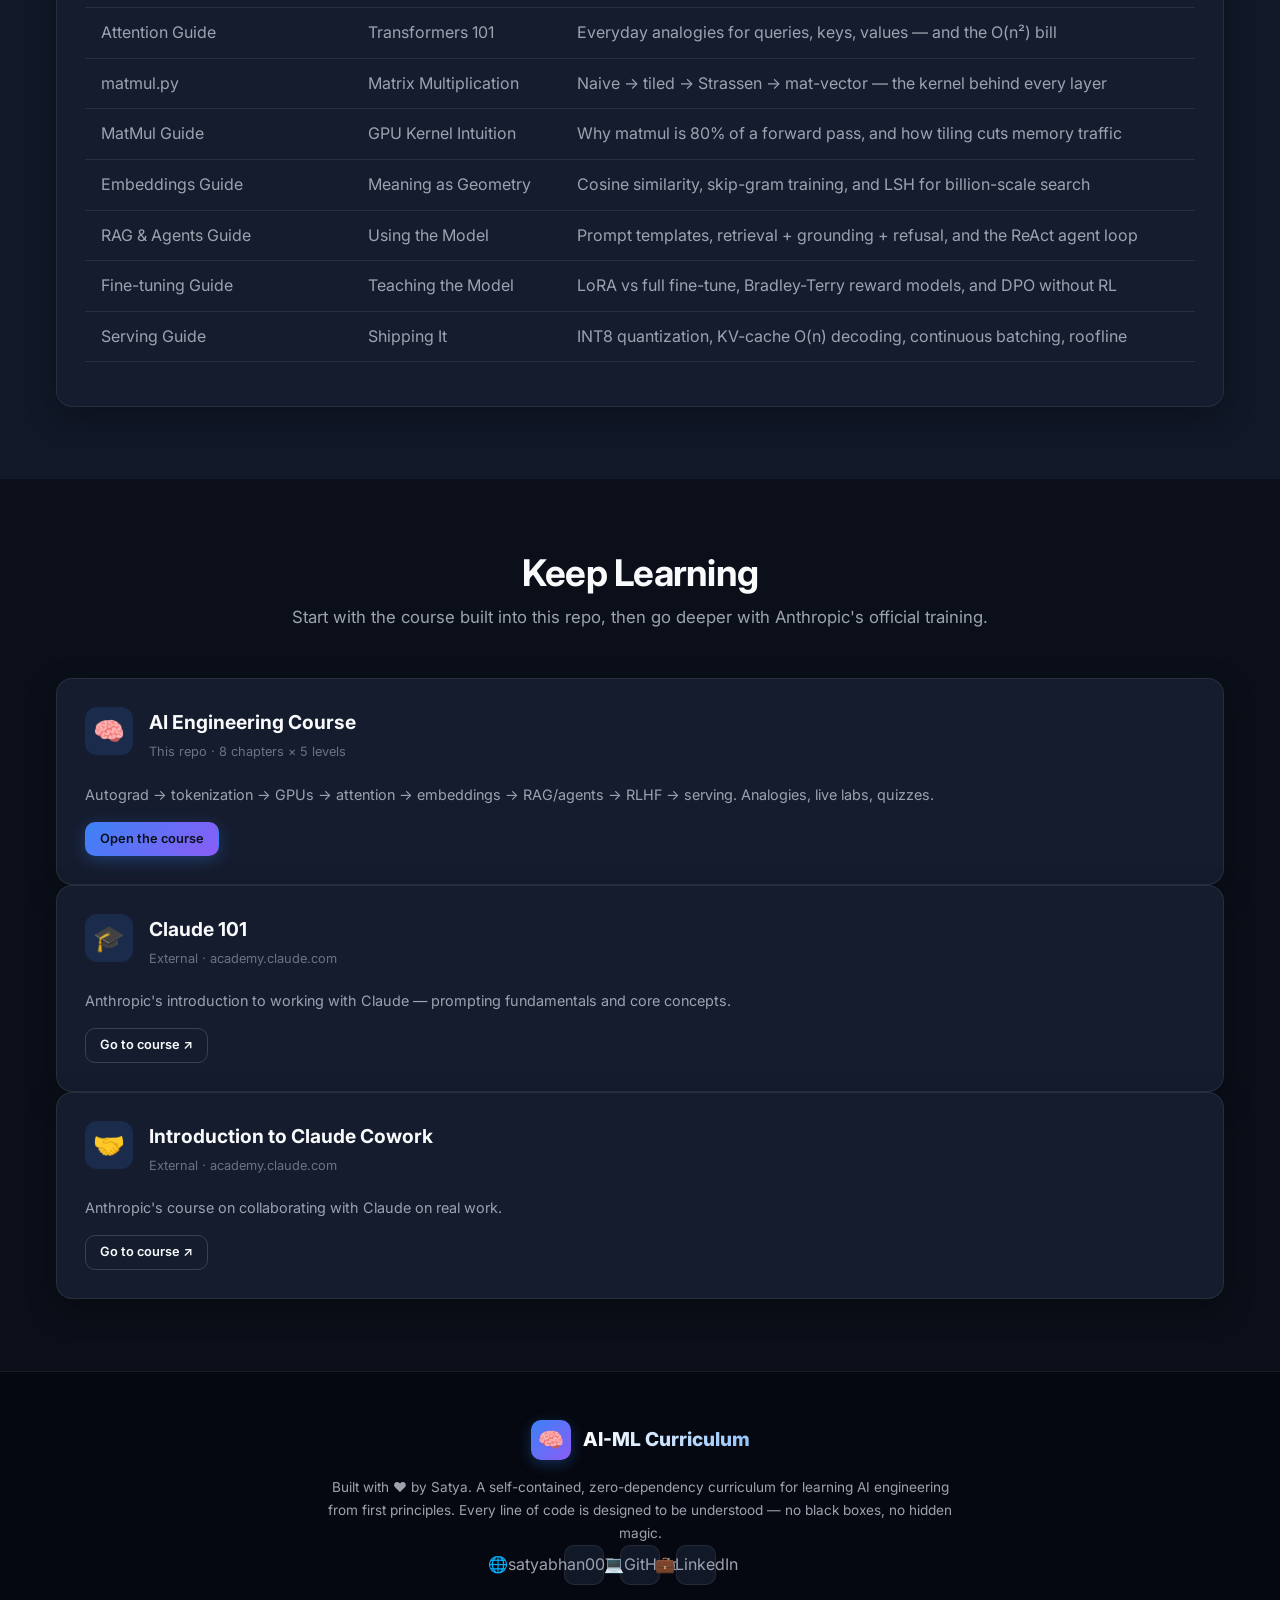
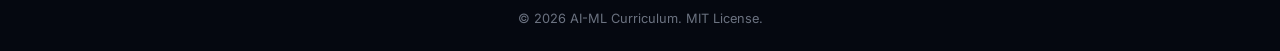
==== commit 576ac215: "Add embeddings/rag/finetuning/serving modules; wire in the course; fix Pages New from-scratch module" ====
--- a/index.html
+++ b/index.html
@@ -6,11 +6,35 @@
     <title>AI-ML — From-Scratch AI Engineering Curriculum</title>
     <meta name="description" content="Hands-on, zero-black-box AI/ML implementations from scratch in pure Python. Build micrograd autograd, BPE tokenizers, and neural networks.">
     <meta name="color-scheme" content="dark">
-    <script>document.documentElement.classList.add('js');</script>
+    <link rel="canonical" href="https://satyabhan007.github.io/AI-ML/">
+    <meta property="og:type" content="website">
+    <meta property="og:site_name" content="AI-ML — From-Scratch AI Engineering">
+    <meta property="og:title" content="AI-ML — From-Scratch AI Engineering Curriculum">
+    <meta property="og:description" content="Hands-on, zero-black-box AI/ML implementations from scratch in pure Python. Build micrograd autograd, BPE tokenizers, and neural networks.">
+    <meta property="og:url" content="https://satyabhan007.github.io/AI-ML/">
+    <meta property="og:image" content="https://satyabhan007.github.io/AI-ML/assets/og-cover.svg">
+    <meta name="twitter:card" content="summary_large_image">
+    <meta name="twitter:title" content="AI-ML — From-Scratch AI Engineering Curriculum">
+    <meta name="twitter:description" content="Hands-on, zero-black-box AI/ML implementations from scratch in pure Python.">
+    <meta name="twitter:image" content="https://satyabhan007.github.io/AI-ML/assets/og-cover.svg">
+    <link rel="icon" type="image/svg+xml" href="assets/favicon.svg">
+    <link rel="icon" href="data:image/svg+xml,<svg xmlns='http://www.w3.org/2000/svg' viewBox='0 0 100 100'><text y='.9em' font-size='90' fill='%233b82f6'>🧠</text></svg>">
+
+    <link rel="preconnect" href="https://fonts.googleapis.com">
+    <link rel="preconnect" href="https://fonts.gstatic.com" crossorigin>
+    <link rel="preload" as="style" href="https://fonts.googleapis.com/css2?family=Inter:wght@400;700&family=JetBrains+Mono:wght@400&display=swap">
+    <link rel="stylesheet" href="https://fonts.googleapis.com/css2?family=Inter:wght@400;700&family=JetBrains+Mono:wght@400&display=swap" media="print" onload="this.media='all'">
+    <noscript><link rel="stylesheet" href="https://fonts.googleapis.com/css2?family=Inter:wght@400;700&family=JetBrains+Mono:wght@400&display=swap"></noscript>
     <link rel="icon" href="data:image/svg+xml,<svg xmlns='http://www.w3.org/2000/svg' viewBox='0 0 100 100'><text y='.9em' font-size='90' fill='%233b82f6'>🧠</text></svg>">
     <link rel="stylesheet" href="assets/css/style.css">
-    <link rel="preconnect" href="https://fonts.googleapis.com">
-    <link rel="preconnect" href="https://fonts.gstatic.com" crossorigin>
+    <!-- Optimizely: paste your snippet below (uncomment + replace OPTIMIZELY_PROJECT_ID).
+         Get it at https://app.optimizely.com → Settings → Implementation → Snippet.
+    <script src="https://cdn.optimizely.com/js/OPTIMIZELY_PROJECT_ID.js"></script>
+         Click-tracking (configure in Optimizely UI as Click events):
+           - contact buttons: selector a[href*="linkedin"], a[href^="mailto:"]
+           - project links:   selector .phase-card a, a[href*="github.com/satyabhan007"]
+    -->
+
 </head>
 <body>
     <!-- Navigation -->
@@ -25,11 +49,13 @@
             </div>
             <nav class="nav-links">
                 <a href="#curriculum">Curriculum</a>
+                <a href="learn/">Course</a>
                 <a href="#playground">Playground</a>
                 <a href="#docs">Documentation</a>
                 <a href="#getting-started">Getting Started</a>
             </nav>
             <div class="nav-actions">
+                <a href="learn/" class="btn btn-primary btn-sm">Take the Course</a>
                 <a href="lab/playground.html" class="btn btn-outline btn-sm">Open Lab</a>
             </div>
         </div>
@@ -45,11 +71,11 @@
                 entirely in pure Python.
             </p>
             <div class="hero-actions">
-                <a href="lab/playground.html" class="btn btn-primary">Launch Interactive Playground</a>
-                <a href="#getting-started" class="btn btn-outline">Quick Start Guide</a>
+                <a href="learn/" class="btn btn-primary">Start the 8-Chapter Course</a>
+                <a href="lab/playground.html" class="btn btn-outline">Launch Interactive Playground</a>
             </div>
             <div class="badge-row">
-                <span class="badge badge-green">✅ 52/52 Tests Passing</span>
+                <span class="badge badge-green">✅ 69/69 Tests Passing</span>
                 <span class="badge badge-primary">🐍 Pure Python 3.13</span>
                 <span class="badge badge-purple">⚡ Zero Dependencies</span>
             </div>
@@ -65,11 +91,11 @@
         <div class="container">
             <div class="stats-bar">
                 <div class="stat-item">
-                    <div class="stat-value">5</div>
-                    <div class="stat-label">Learning Phases</div>
+                    <div class="stat-value">8</div>
+                    <div class="stat-label">Course Modules</div>
                 </div>
                 <div class="stat-item">
-                    <div class="stat-value">52</div>
+                    <div class="stat-value">69</div>
                     <div class="stat-label">Automated Checks</div>
                 </div>
                 <div class="stat-item">
@@ -77,7 +103,7 @@
                     <div class="stat-label">Test Pass Rate</div>
                 </div>
                 <div class="stat-item">
-                    <div class="stat-value">7</div>
+                    <div class="stat-value">6</div>
                     <div class="stat-label">Live Browser Labs</div>
                 </div>
             </div>
@@ -87,11 +113,21 @@
     <!-- Curriculum -->
     <section class="section reveal" id="curriculum">
         <div class="container">
-            <h2 class="section-title">Five Phases, One Full Stack</h2>
+            <h2 class="section-title">Eight Modules, One Full Stack</h2>
             <p class="section-subtitle">
-                Each phase builds on the previous one — from the math inside a single neuron
-                to production-ready AI concepts. All code is <strong>zero-black-box</strong>.
+                Each module builds on the previous one — from the math inside a single
+                neuron to a quantized model served in production. All code is
+                <strong>zero-black-box</strong>.
             </p>
+            <div class="card" style="margin-bottom:32px;border-left:3px solid #3b82f6;">
+                <div class="card-title">📘 Prefer a guided path?</div>
+                <p style="margin:12px 0;color:var(--text-muted);font-size:0.92rem;">
+                    The same eight topics as a structured course — <strong>8 chapters ×
+                    5 levels</strong>, from plain-English analogy to expert view, with
+                    live labs and checkpoint quizzes.
+                </p>
+                <a href="learn/" class="btn btn-sm btn-primary">Open the AI Engineering Course →</a>
+            </div>
             <div class="grid-3">
                 <div class="card phase-card" data-phase="Phase 1">
                     <div style="display:flex;gap:16px;align-items:flex-start;">
@@ -192,6 +228,94 @@
                     <a href="matmul/BEGINNER_GUIDE.md" class="btn btn-sm btn-ghost">Guide</a>
                 </div>
      </div>
+
+                <div class="card phase-card" data-phase="Phase 6">
+                    <div style="display:flex;gap:16px;align-items:flex-start;">
+                        <div class="phase-number">6</div>
+                        <div>
+                            <div class="card-title">Embeddings & Vector Search</div>
+                            <div class="card-meta">Cosine • Word2Vec • LSH / ANN</div>
+                        </div>
+                    </div>
+                    <p style="margin:20px 0;color:var(--text-muted);font-size:0.9rem;">
+                        Meaning as geometry. Show <em>king − man + woman ≈ queen</em>,
+                        learn word vectors from scratch with skip-gram, then build a
+                        locality-sensitive hash that keeps ~90% recall while scoring
+                        9× fewer vectors — the trick inside FAISS.
+                    </p>
+                    <div style="display:flex;gap:8px;flex-wrap:wrap;">
+                        <a href="embeddings/step1_meaning_as_geometry.py" class="btn btn-sm btn-outline">Step 1</a>
+                        <a href="embeddings/step2_learn_word_vectors.py" class="btn btn-sm btn-outline">Step 2</a>
+                        <a href="embeddings/step3_vector_search.py" class="btn btn-sm btn-outline">Step 3</a>
+                        <a href="embeddings/BEGINNER_GUIDE.md" class="btn btn-sm btn-ghost">Guide</a>
+                    </div>
+                </div>
+
+                <div class="card phase-card" data-phase="Phase 7">
+                    <div style="display:flex;gap:16px;align-items:flex-start;">
+                        <div class="phase-number">7</div>
+                        <div>
+                            <div class="card-title">Prompting, RAG & Agents</div>
+                            <div class="card-meta">Templates • Retrieval • ReAct loop</div>
+                        </div>
+                    </div>
+                    <p style="margin:20px 0;color:var(--text-muted);font-size:0.9rem;">
+                        Everything around the model. Five prompt templates measured
+                        head-to-head, a mini-RAG that retrieves, grounds and cites (and
+                        refuses when it should), then a ReAct agent chaining lookup +
+                        calc tools with a full trace.
+                    </p>
+                    <div style="display:flex;gap:8px;flex-wrap:wrap;">
+                        <a href="rag/step1_prompting.py" class="btn btn-sm btn-outline">Step 1</a>
+                        <a href="rag/step2_mini_rag.py" class="btn btn-sm btn-outline">Step 2</a>
+                        <a href="rag/step3_agent_loop.py" class="btn btn-sm btn-outline">Step 3</a>
+                        <a href="rag/BEGINNER_GUIDE.md" class="btn btn-sm btn-ghost">Guide</a>
+                    </div>
+                </div>
+
+                <div class="card phase-card" data-phase="Phase 8">
+                    <div style="display:flex;gap:16px;align-items:flex-start;">
+                        <div class="phase-number">8</div>
+                        <div>
+                            <div class="card-title">Fine-tuning & RLHF</div>
+                            <div class="card-meta">LoRA • Reward model • DPO</div>
+                        </div>
+                    </div>
+                    <p style="margin:20px 0;color:var(--text-muted);font-size:0.9rem;">
+                        Changing the weights, built on the Phase 1 engine. A rank-1 LoRA
+                        patch fits a correction while training a fraction of the
+                        weights; a Bradley-Terry reward model recovers human taste from
+                        comparisons; DPO moves a policy onto preferences with no RL loop.
+                    </p>
+                    <div style="display:flex;gap:8px;flex-wrap:wrap;">
+                        <a href="finetuning/step1_lora.py" class="btn btn-sm btn-outline">Step 1</a>
+                        <a href="finetuning/step2_reward_model.py" class="btn btn-sm btn-outline">Step 2</a>
+                        <a href="finetuning/step3_preference_optimization.py" class="btn btn-sm btn-outline">Step 3</a>
+                        <a href="finetuning/BEGINNER_GUIDE.md" class="btn btn-sm btn-ghost">Guide</a>
+                    </div>
+                </div>
+
+                <div class="card phase-card" data-phase="Phase 9">
+                    <div style="display:flex;gap:16px;align-items:flex-start;">
+                        <div class="phase-number">9</div>
+                        <div>
+                            <div class="card-title">Quantization & Serving</div>
+                            <div class="card-meta">INT8 • KV-cache • Continuous batching</div>
+                        </div>
+                    </div>
+                    <p style="margin:20px 0;color:var(--text-muted);font-size:0.9rem;">
+                        Making it cheap to run. INT8 per-channel quantization (4× smaller,
+                        ~1% error), a KV-cache that turns O(n²) decoding into O(n)
+                        (~150× fewer FLOPs), and continuous batching that doubles GPU
+                        utilisation on the same lanes.
+                    </p>
+                    <div style="display:flex;gap:8px;flex-wrap:wrap;">
+                        <a href="serving/step1_quantization.py" class="btn btn-sm btn-outline">Step 1</a>
+                        <a href="serving/step2_kv_cache.py" class="btn btn-sm btn-outline">Step 2</a>
+                        <a href="serving/step3_serving_throughput.py" class="btn btn-sm btn-outline">Step 3</a>
+                        <a href="serving/BEGINNER_GUIDE.md" class="btn btn-sm btn-ghost">Guide</a>
+                    </div>
+                </div>
             </div>
         </div>
     </section>
@@ -419,9 +543,83 @@
                 <td>GPU Kernel Intuition</td>
                 <td>Why matmul is 80% of a forward pass, and how tiling cuts memory traffic</td>
             </tr>
-                        
+            <tr>
+                <td><a href="embeddings/BEGINNER_GUIDE.md">Embeddings Guide</a></td>
+                <td>Meaning as Geometry</td>
+                <td>Cosine similarity, skip-gram training, and LSH for billion-scale search</td>
+            </tr>
+            <tr>
+                <td><a href="rag/BEGINNER_GUIDE.md">RAG & Agents Guide</a></td>
+                <td>Using the Model</td>
+                <td>Prompt templates, retrieval + grounding + refusal, and the ReAct agent loop</td>
+            </tr>
+            <tr>
+                <td><a href="finetuning/BEGINNER_GUIDE.md">Fine-tuning Guide</a></td>
+                <td>Teaching the Model</td>
+                <td>LoRA vs full fine-tune, Bradley-Terry reward models, and DPO without RL</td>
+            </tr>
+            <tr>
+                <td><a href="serving/BEGINNER_GUIDE.md">Serving Guide</a></td>
+                <td>Shipping It</td>
+                <td>INT8 quantization, KV-cache O(n) decoding, continuous batching, roofline</td>
+            </tr>
+
                     </tbody>
                 </table>
+            </div>
+        </div>
+    </section>
+
+    <!-- Keep Learning -->
+    <section class="section reveal" id="learn-more">
+        <div class="container">
+            <h2 class="section-title">Keep Learning</h2>
+            <p class="section-subtitle">
+                Start with the course built into this repo, then go deeper with
+                Anthropic's official training.
+            </p>
+            <div class="grid-3">
+                <div class="card">
+                    <div class="card-header">
+                        <div class="card-icon">🧠</div>
+                        <div>
+                            <div class="card-title">AI Engineering Course</div>
+                            <div class="card-meta">This repo · 8 chapters × 5 levels</div>
+                        </div>
+                    </div>
+                    <p style="color:var(--text-muted);font-size:0.9rem;">
+                        Autograd → tokenization → GPUs → attention → embeddings →
+                        RAG/agents → RLHF → serving. Analogies, live labs, quizzes.
+                    </p>
+                    <a href="learn/" class="btn btn-sm btn-primary">Open the course</a>
+                </div>
+                <div class="card">
+                    <div class="card-header">
+                        <div class="card-icon">🎓</div>
+                        <div>
+                            <div class="card-title">Claude 101</div>
+                            <div class="card-meta">External · academy.claude.com</div>
+                        </div>
+                    </div>
+                    <p style="color:var(--text-muted);font-size:0.9rem;">
+                        Anthropic's introduction to working with Claude — prompting
+                        fundamentals and core concepts.
+                    </p>
+                    <a href="https://academy.claude.com/courses/claude-101" class="btn btn-sm btn-outline" target="_blank" rel="noopener">Go to course ↗</a>
+                </div>
+                <div class="card">
+                    <div class="card-header">
+                        <div class="card-icon">🤝</div>
+                        <div>
+                            <div class="card-title">Introduction to Claude Cowork</div>
+                            <div class="card-meta">External · academy.claude.com</div>
+                        </div>
+                    </div>
+                    <p style="color:var(--text-muted);font-size:0.9rem;">
+                        Anthropic's course on collaborating with Claude on real work.
+                    </p>
+                    <a href="https://academy.claude.com/courses/introduction-to-claude-cowork" class="btn btn-sm btn-outline" target="_blank" rel="noopener">Go to course ↗</a>
+                </div>
             </div>
         </div>
     </section>
--- a/assets/css/style.css
+++ b/assets/css/style.css
@@ -3,7 +3,7 @@
    Dark theme matching the existing account_rotator frontend
    ============================================================ */
 
-@import url('https://fonts.googleapis.com/css2?family=Inter:wght@300;400;500;600;700;800;900&family=JetBrains+Mono:wght@400;500;600&display=swap');
+/* NOTE: webfonts load via async <link> in index.html <head> (no @import — render-blocking). */
 
 :root {
     --bg:               #0b0f19;
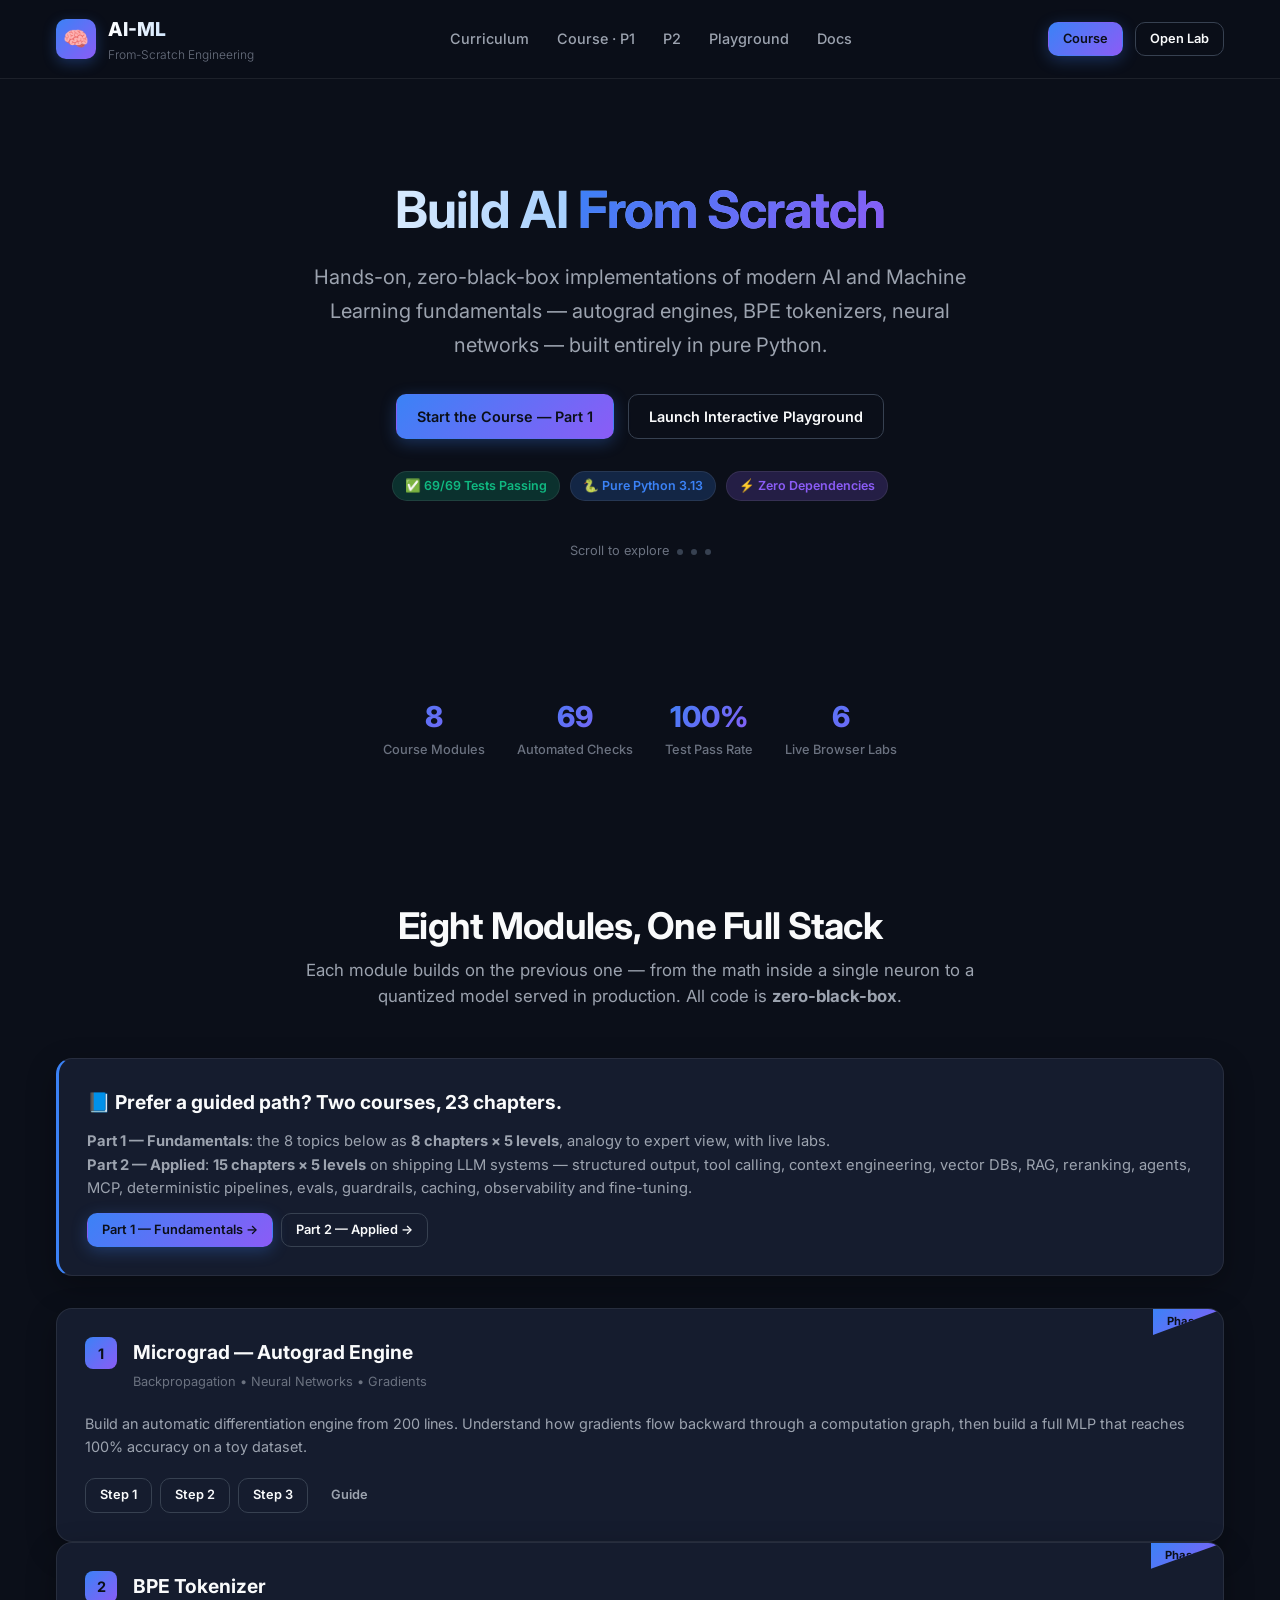
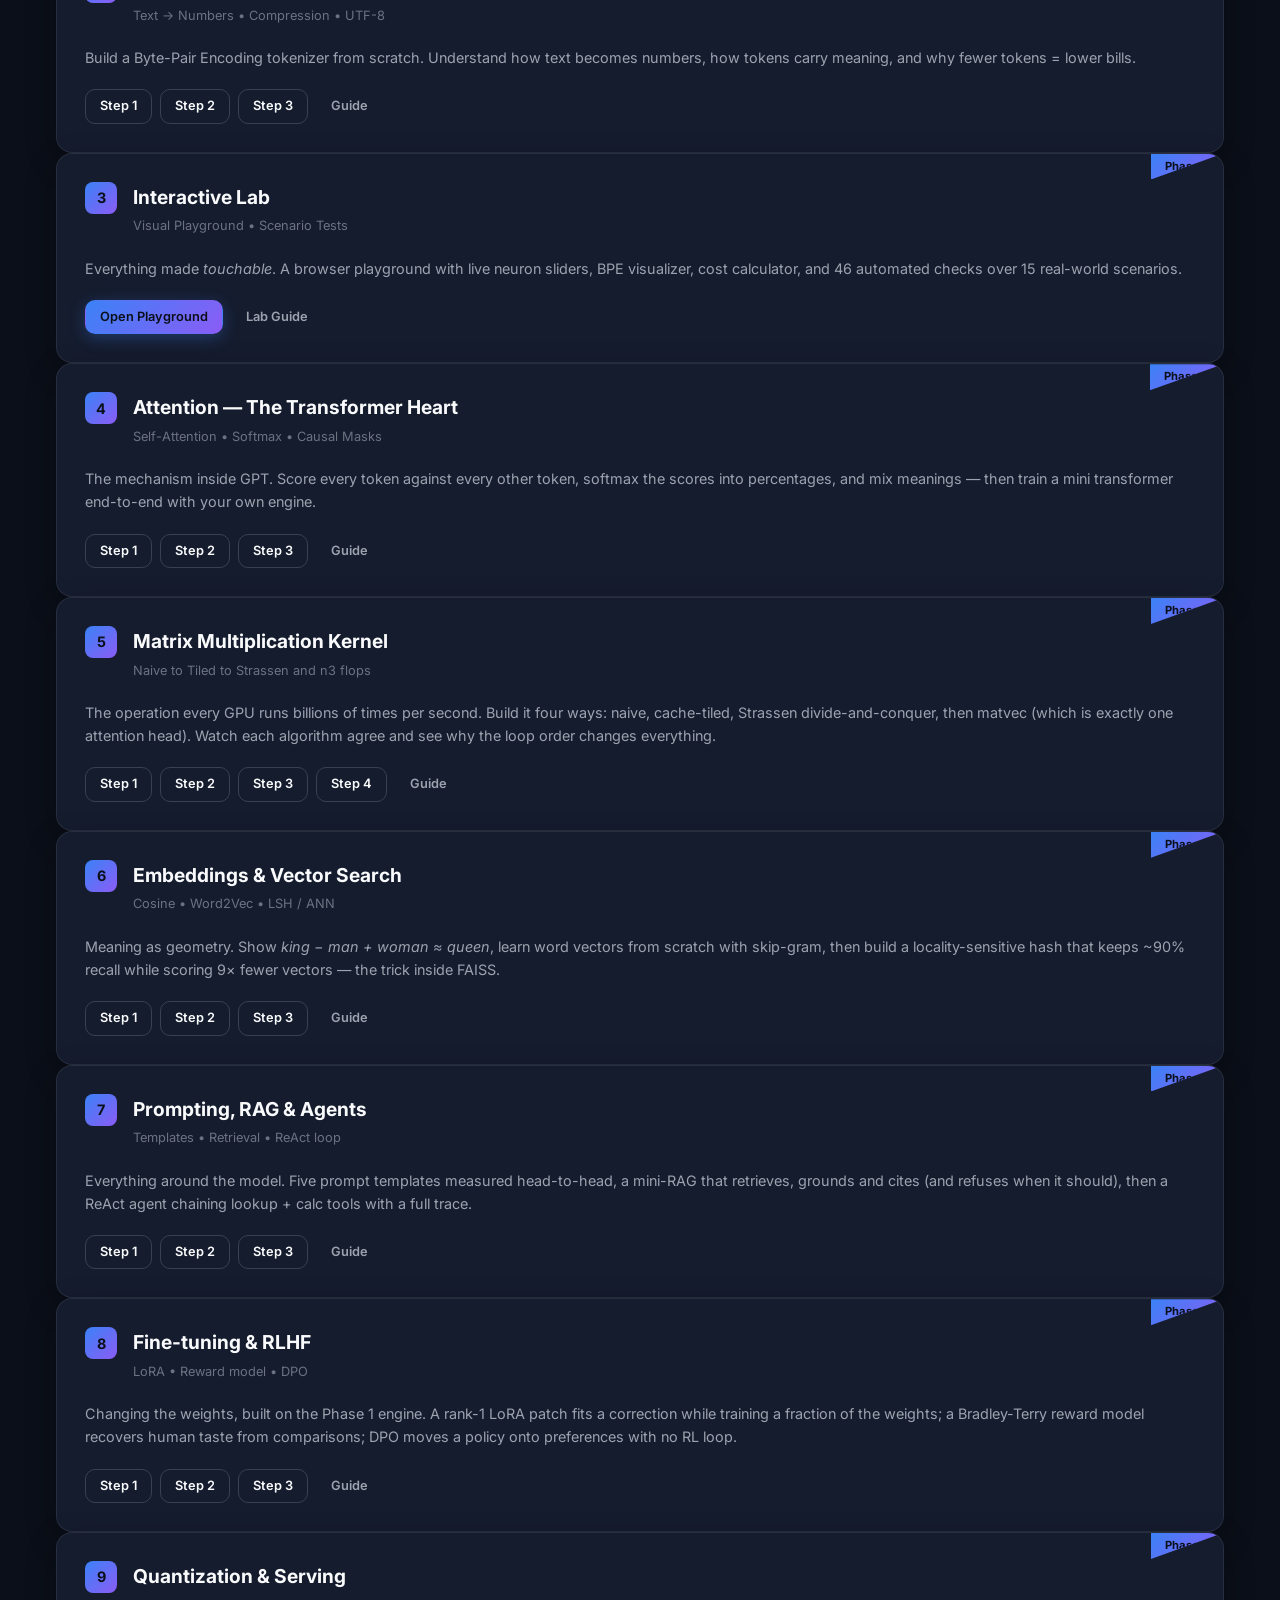
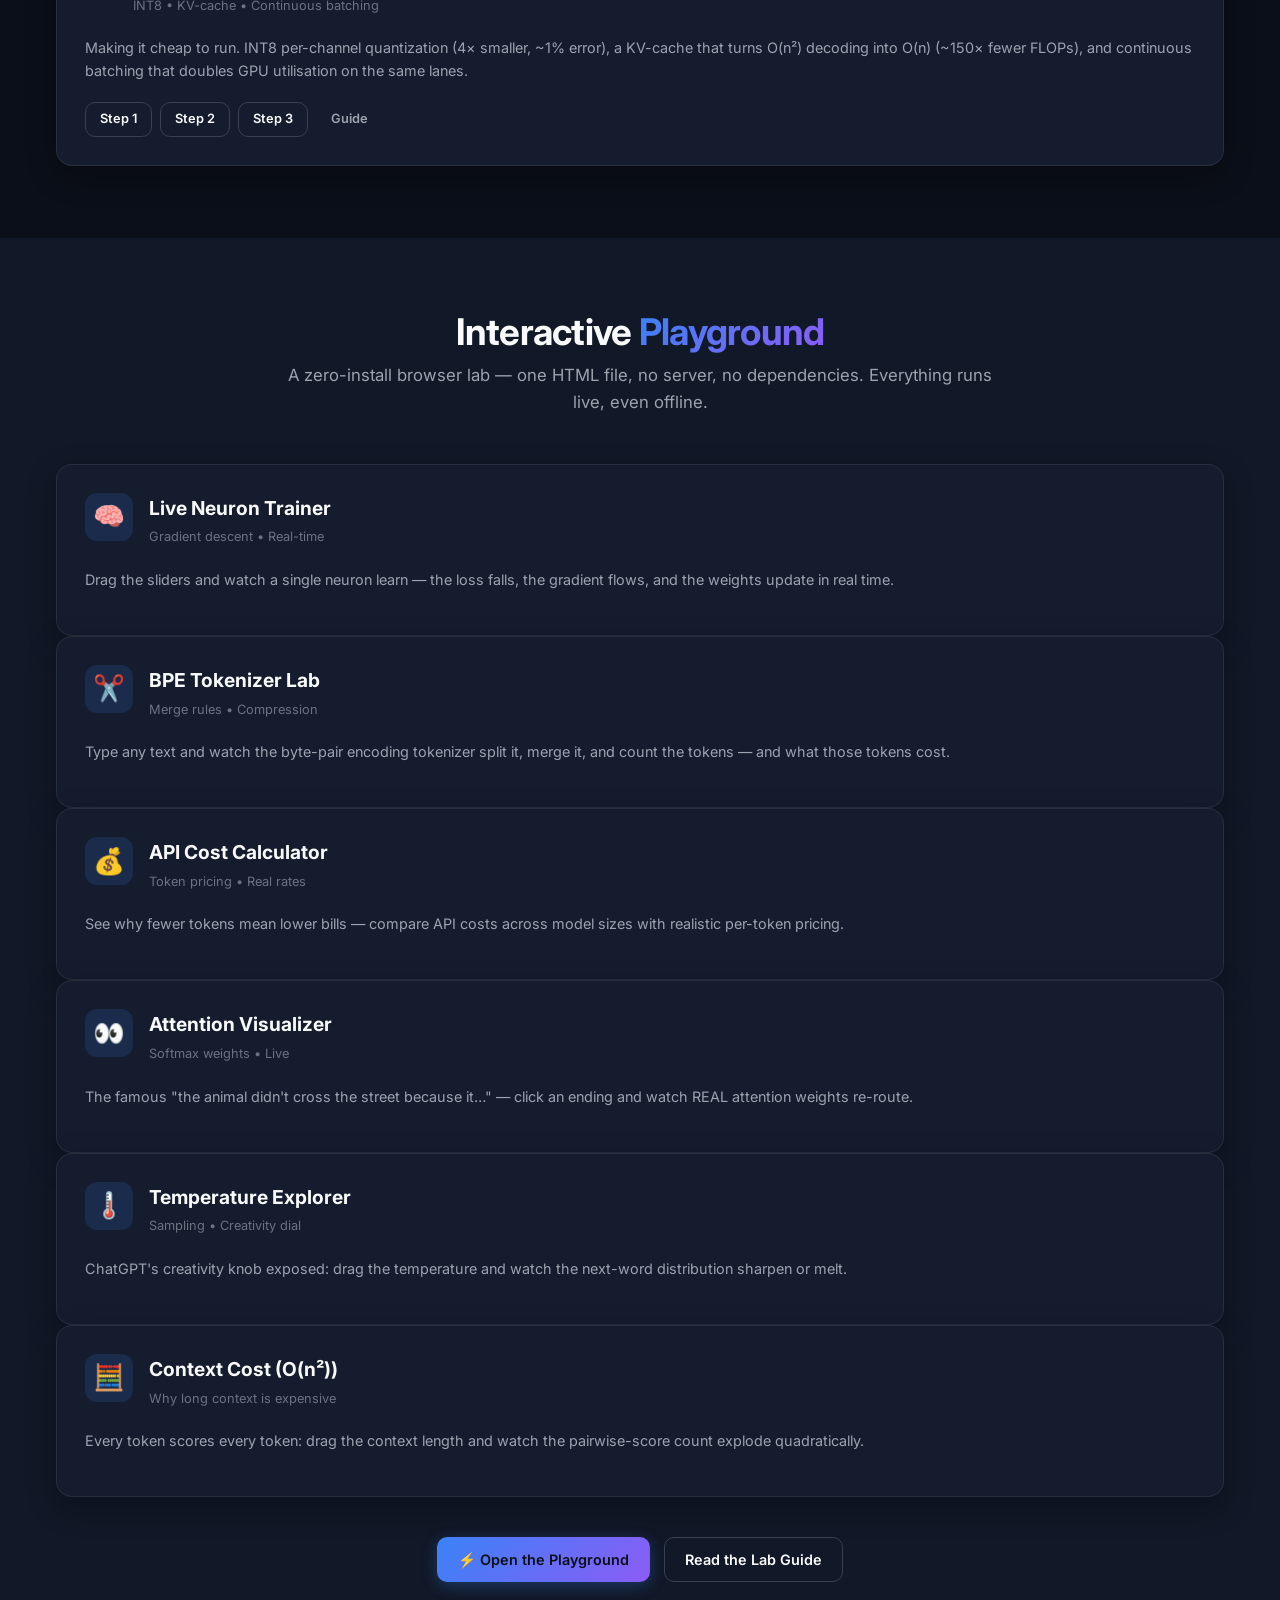
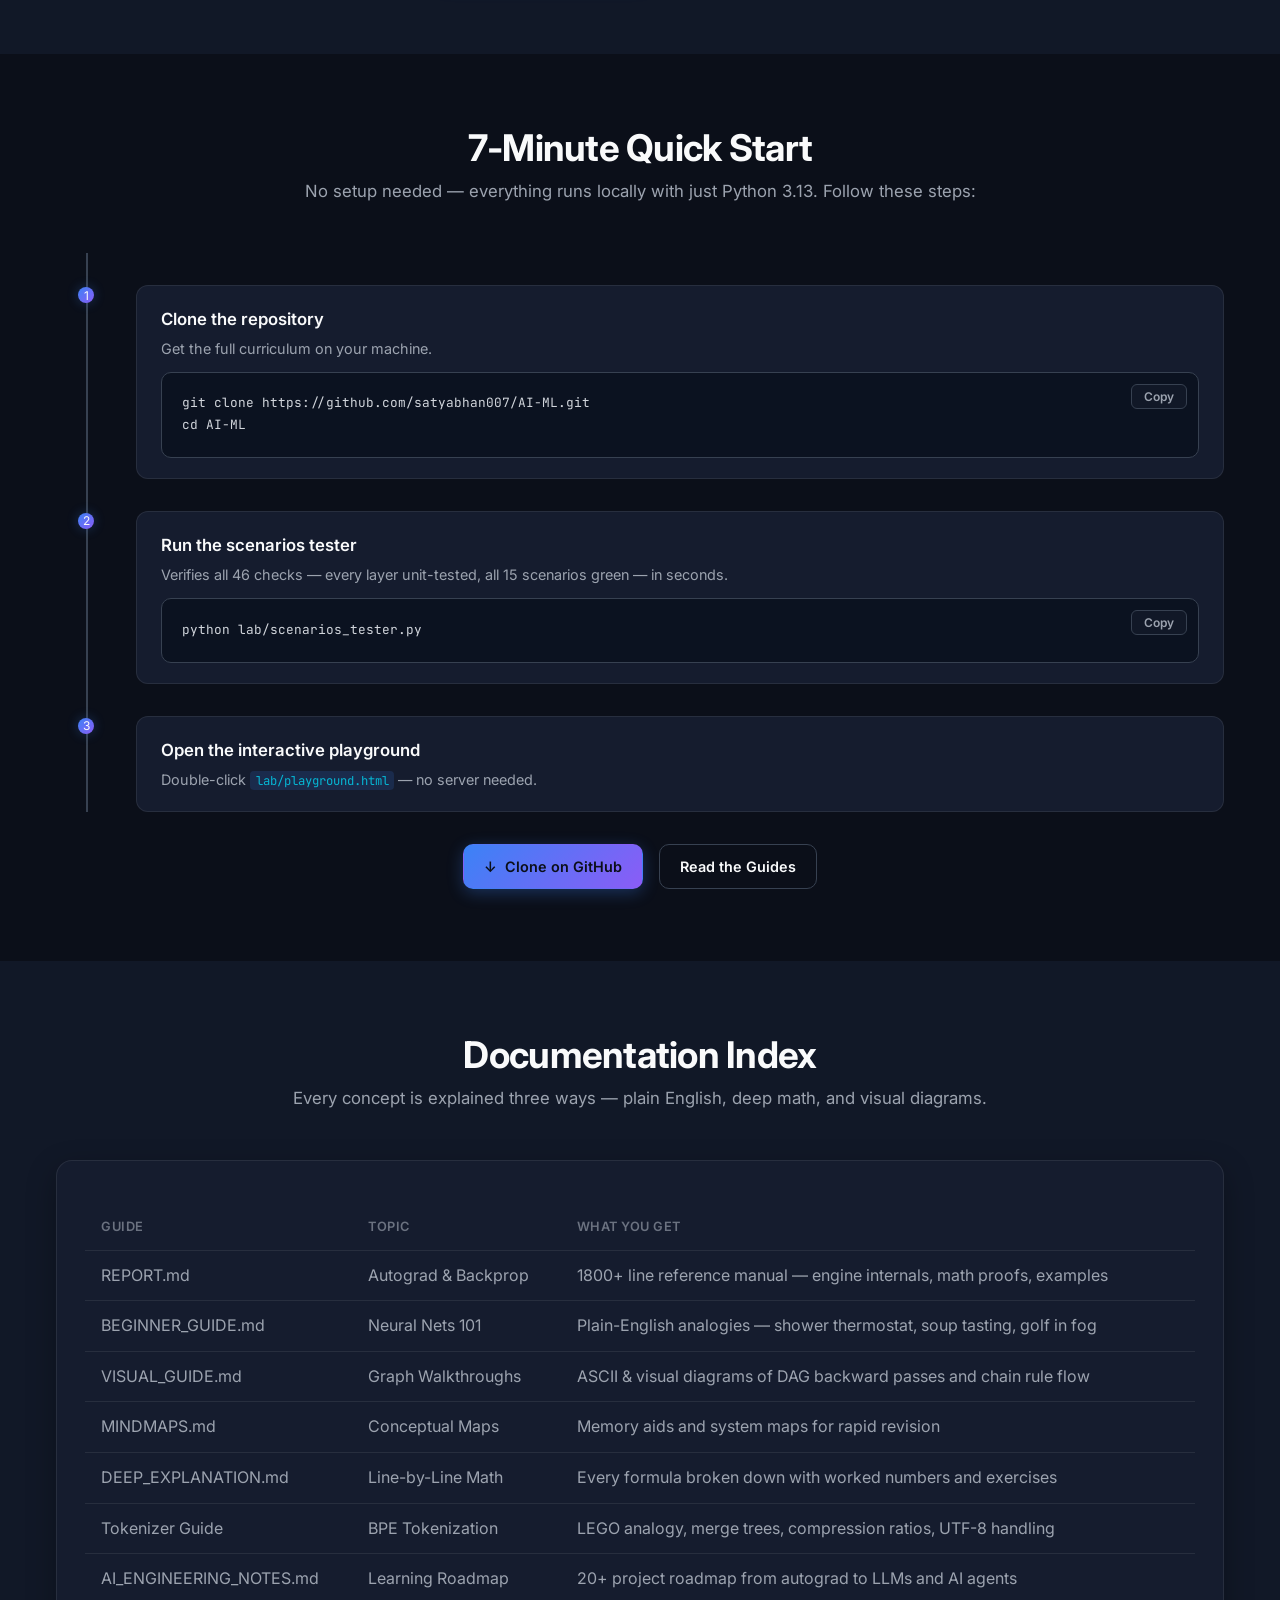
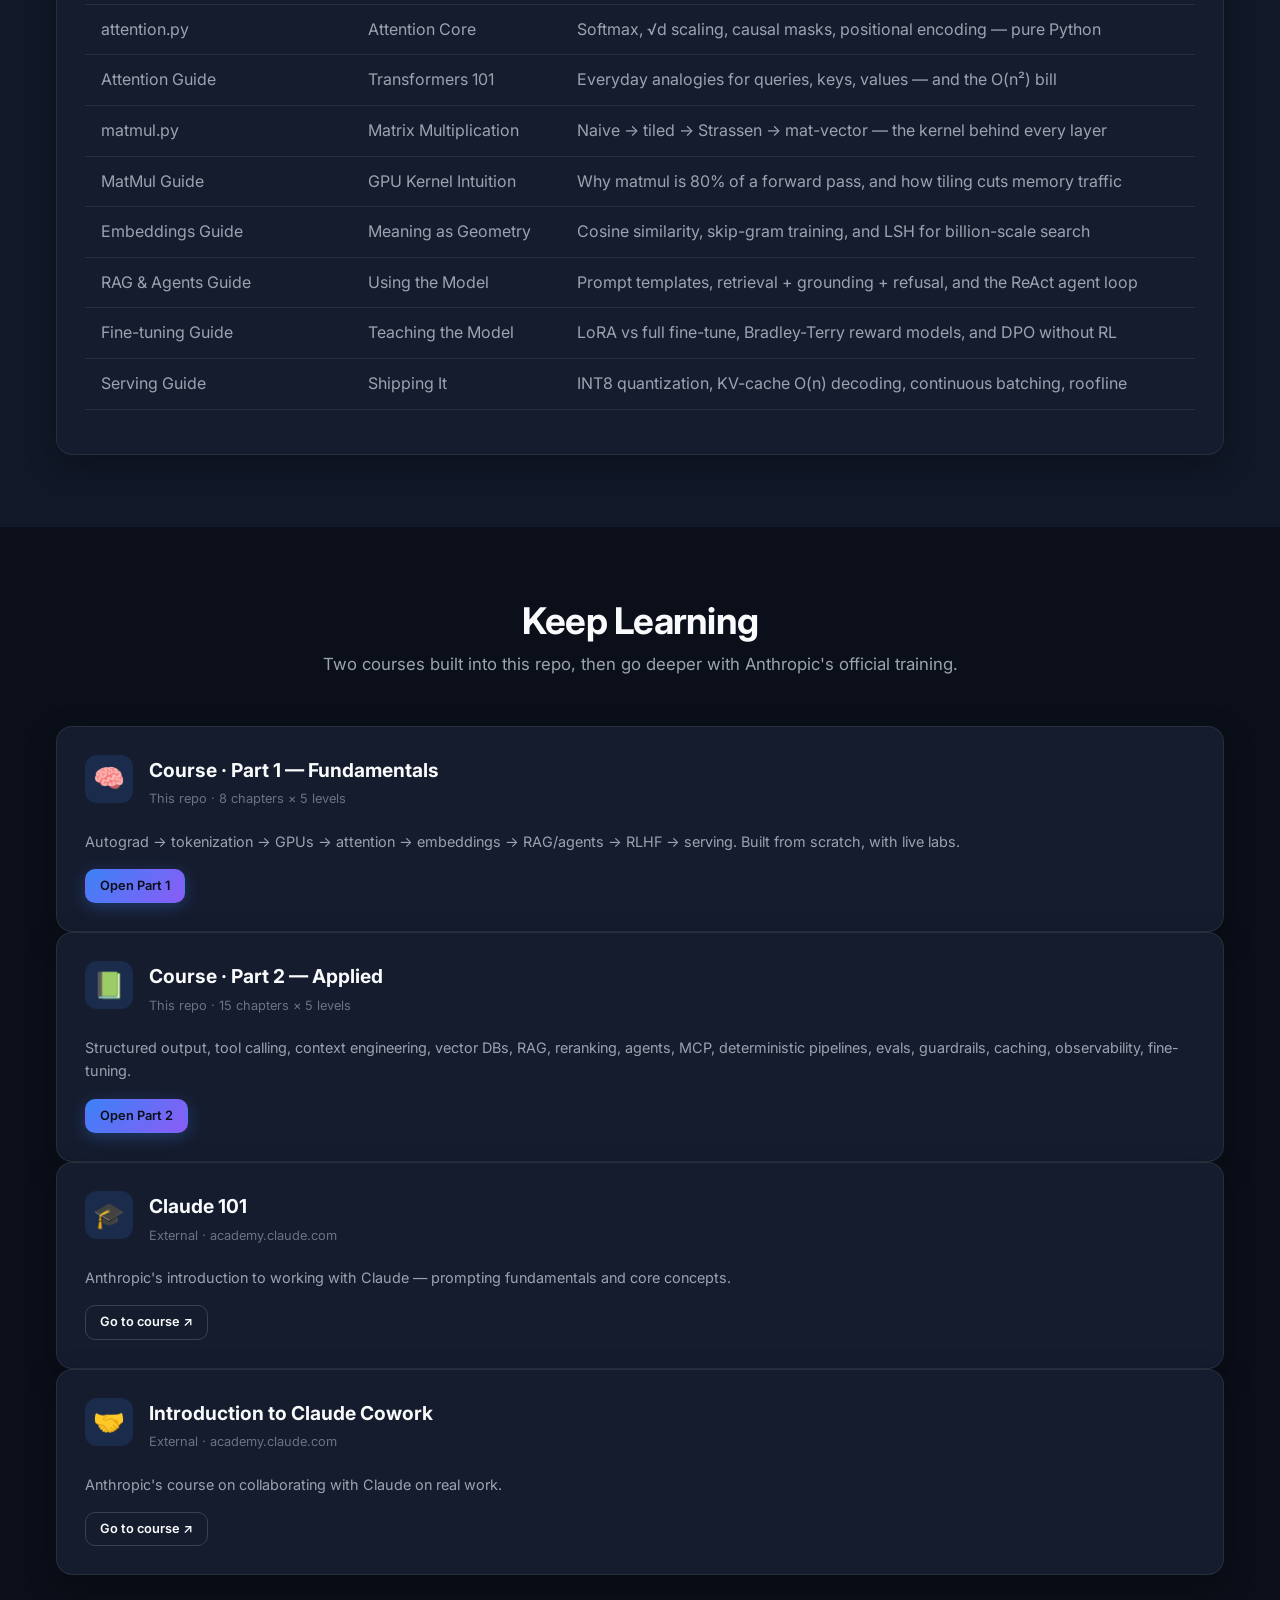
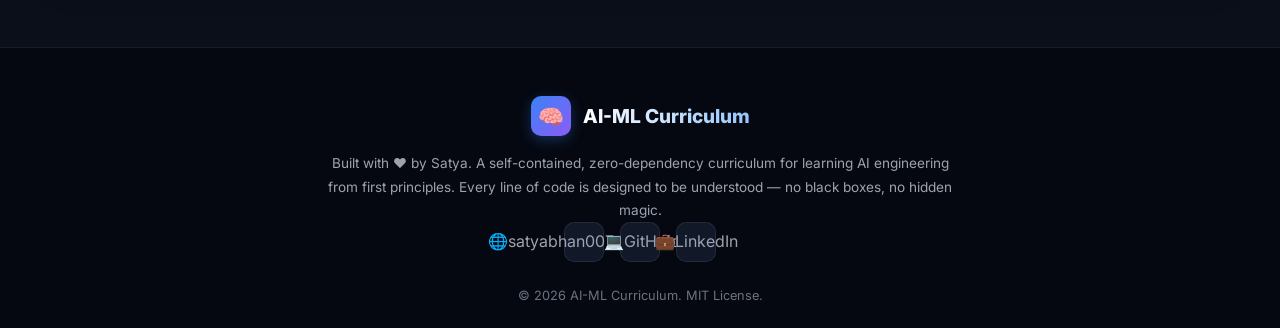
==== commit b64ceef0: "Add Course Part 2 — Applied AI Engineering (/learn2/, 15 chapters x 5 levels) New static course at /" ====
--- a/index.html
+++ b/index.html
@@ -49,13 +49,13 @@
             </div>
             <nav class="nav-links">
                 <a href="#curriculum">Curriculum</a>
-                <a href="learn/">Course</a>
+                <a href="learn/">Course · P1</a>
+                <a href="learn2/">P2</a>
                 <a href="#playground">Playground</a>
-                <a href="#docs">Documentation</a>
-                <a href="#getting-started">Getting Started</a>
+                <a href="#docs">Docs</a>
             </nav>
             <div class="nav-actions">
-                <a href="learn/" class="btn btn-primary btn-sm">Take the Course</a>
+                <a href="learn/" class="btn btn-primary btn-sm">Course</a>
                 <a href="lab/playground.html" class="btn btn-outline btn-sm">Open Lab</a>
             </div>
         </div>
@@ -71,7 +71,7 @@
                 entirely in pure Python.
             </p>
             <div class="hero-actions">
-                <a href="learn/" class="btn btn-primary">Start the 8-Chapter Course</a>
+                <a href="learn/" class="btn btn-primary">Start the Course — Part 1</a>
                 <a href="lab/playground.html" class="btn btn-outline">Launch Interactive Playground</a>
             </div>
             <div class="badge-row">
@@ -120,13 +120,19 @@
                 <strong>zero-black-box</strong>.
             </p>
             <div class="card" style="margin-bottom:32px;border-left:3px solid #3b82f6;">
-                <div class="card-title">📘 Prefer a guided path?</div>
+                <div class="card-title">📘 Prefer a guided path? Two courses, 23 chapters.</div>
                 <p style="margin:12px 0;color:var(--text-muted);font-size:0.92rem;">
-                    The same eight topics as a structured course — <strong>8 chapters ×
-                    5 levels</strong>, from plain-English analogy to expert view, with
-                    live labs and checkpoint quizzes.
+                    <strong>Part 1 — Fundamentals</strong>: the 8 topics below as
+                    <strong>8 chapters × 5 levels</strong>, analogy to expert view, with live labs.<br>
+                    <strong>Part 2 — Applied</strong>: <strong>15 chapters × 5 levels</strong> on shipping
+                    LLM systems — structured output, tool calling, context engineering, vector DBs, RAG,
+                    reranking, agents, MCP, deterministic pipelines, evals, guardrails, caching,
+                    observability and fine-tuning.
                 </p>
-                <a href="learn/" class="btn btn-sm btn-primary">Open the AI Engineering Course →</a>
+                <div style="display:flex;gap:8px;flex-wrap:wrap;">
+                    <a href="learn/" class="btn btn-sm btn-primary">Part 1 — Fundamentals →</a>
+                    <a href="learn2/" class="btn btn-sm btn-outline">Part 2 — Applied →</a>
+                </div>
             </div>
             <div class="grid-3">
                 <div class="card phase-card" data-phase="Phase 1">
@@ -575,7 +581,7 @@
         <div class="container">
             <h2 class="section-title">Keep Learning</h2>
             <p class="section-subtitle">
-                Start with the course built into this repo, then go deeper with
+                Two courses built into this repo, then go deeper with
                 Anthropic's official training.
             </p>
             <div class="grid-3">
@@ -583,15 +589,30 @@
                     <div class="card-header">
                         <div class="card-icon">🧠</div>
                         <div>
-                            <div class="card-title">AI Engineering Course</div>
+                            <div class="card-title">Course · Part 1 — Fundamentals</div>
                             <div class="card-meta">This repo · 8 chapters × 5 levels</div>
                         </div>
                     </div>
                     <p style="color:var(--text-muted);font-size:0.9rem;">
                         Autograd → tokenization → GPUs → attention → embeddings →
-                        RAG/agents → RLHF → serving. Analogies, live labs, quizzes.
-                    </p>
-                    <a href="learn/" class="btn btn-sm btn-primary">Open the course</a>
+                        RAG/agents → RLHF → serving. Built from scratch, with live labs.
+                    </p>
+                    <a href="learn/" class="btn btn-sm btn-primary">Open Part 1</a>
+                </div>
+                <div class="card">
+                    <div class="card-header">
+                        <div class="card-icon">📗</div>
+                        <div>
+                            <div class="card-title">Course · Part 2 — Applied</div>
+                            <div class="card-meta">This repo · 15 chapters × 5 levels</div>
+                        </div>
+                    </div>
+                    <p style="color:var(--text-muted);font-size:0.9rem;">
+                        Structured output, tool calling, context engineering, vector DBs,
+                        RAG, reranking, agents, MCP, deterministic pipelines, evals,
+                        guardrails, caching, observability, fine-tuning.
+                    </p>
+                    <a href="learn2/" class="btn btn-sm btn-primary">Open Part 2</a>
                 </div>
                 <div class="card">
                     <div class="card-header">
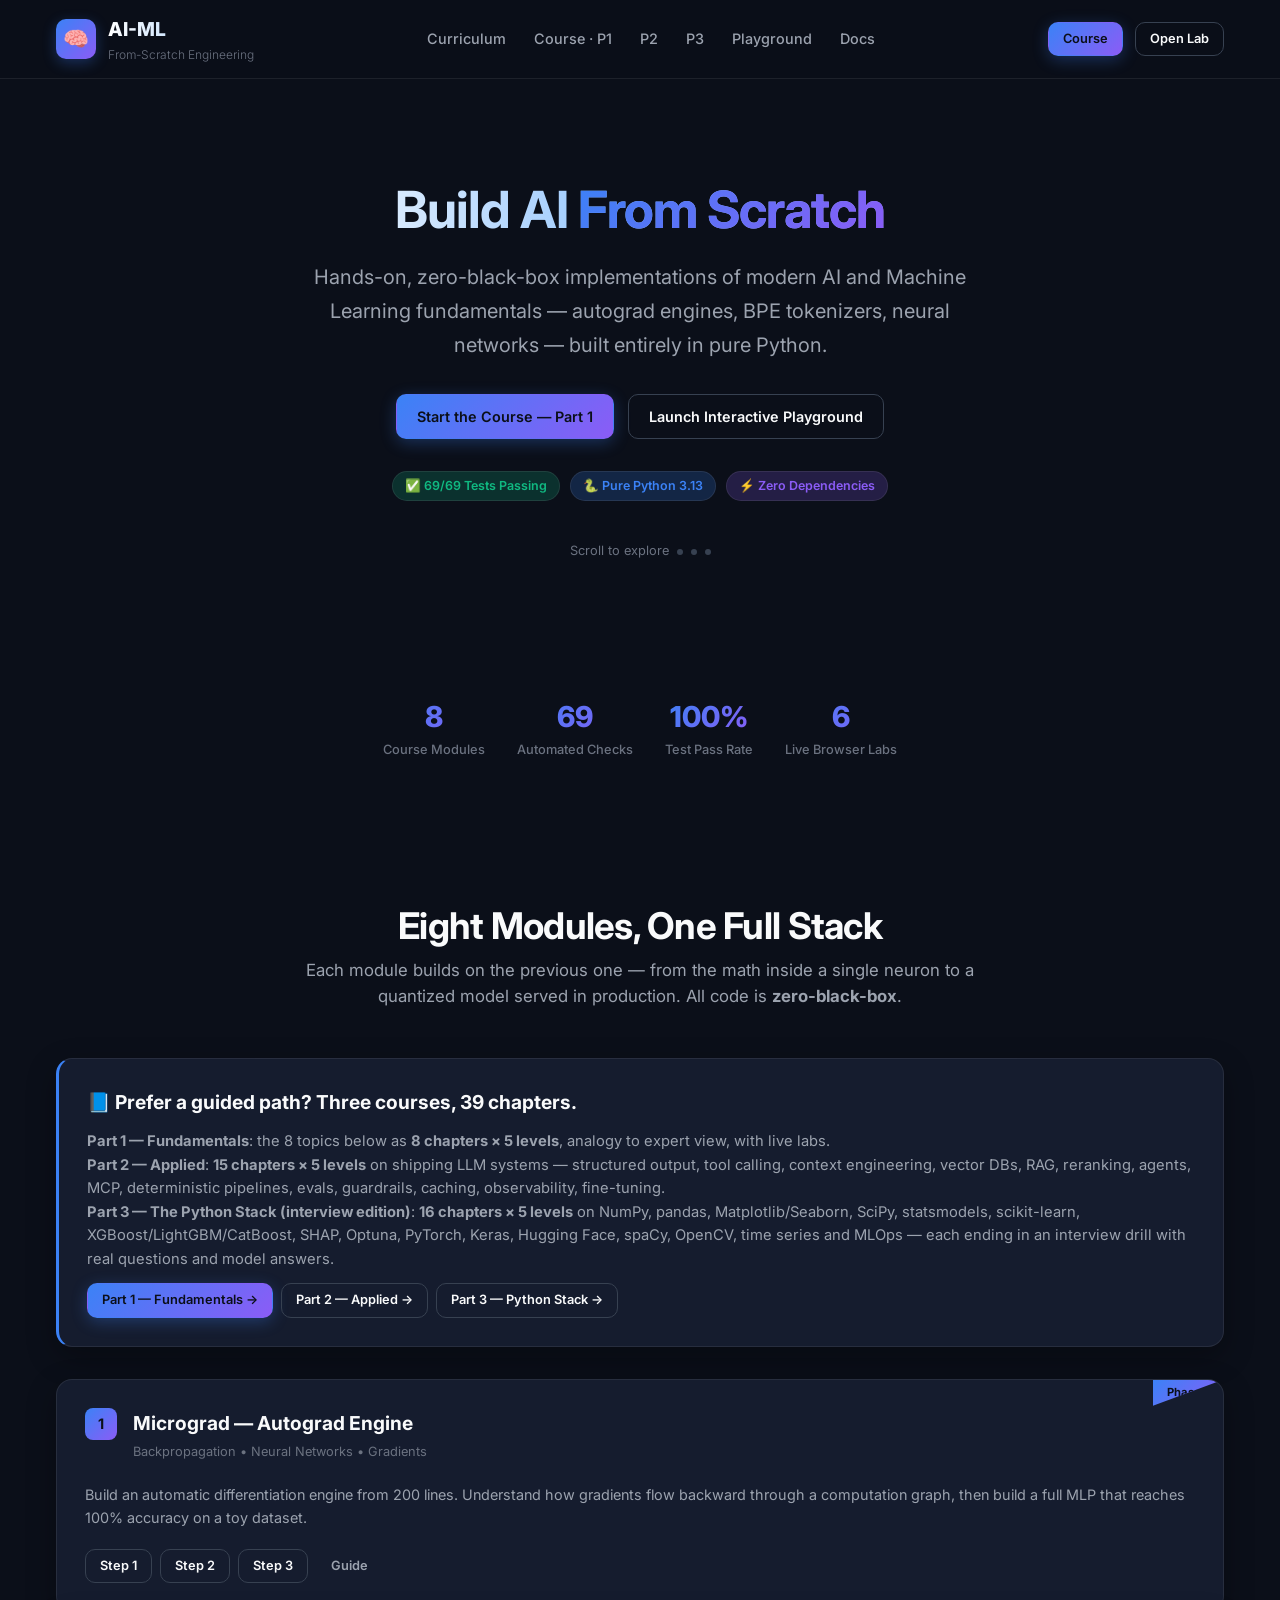
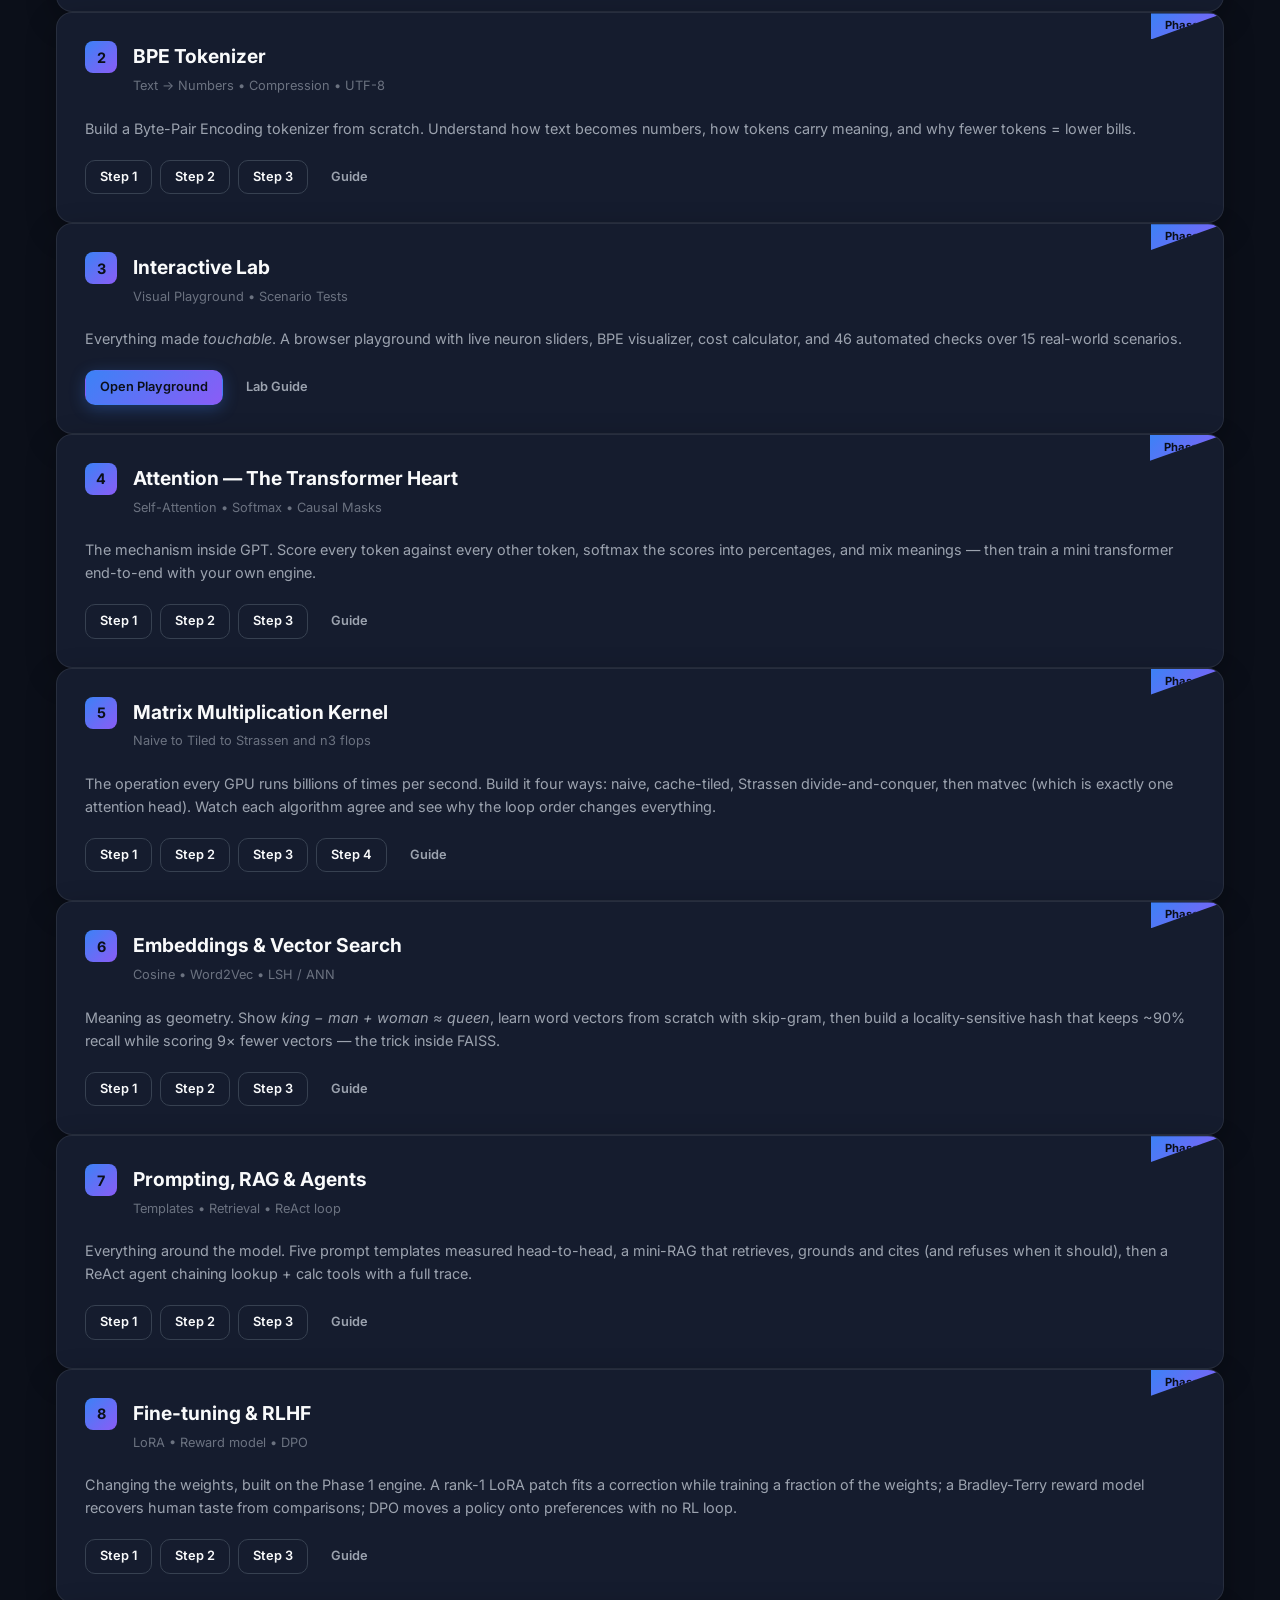
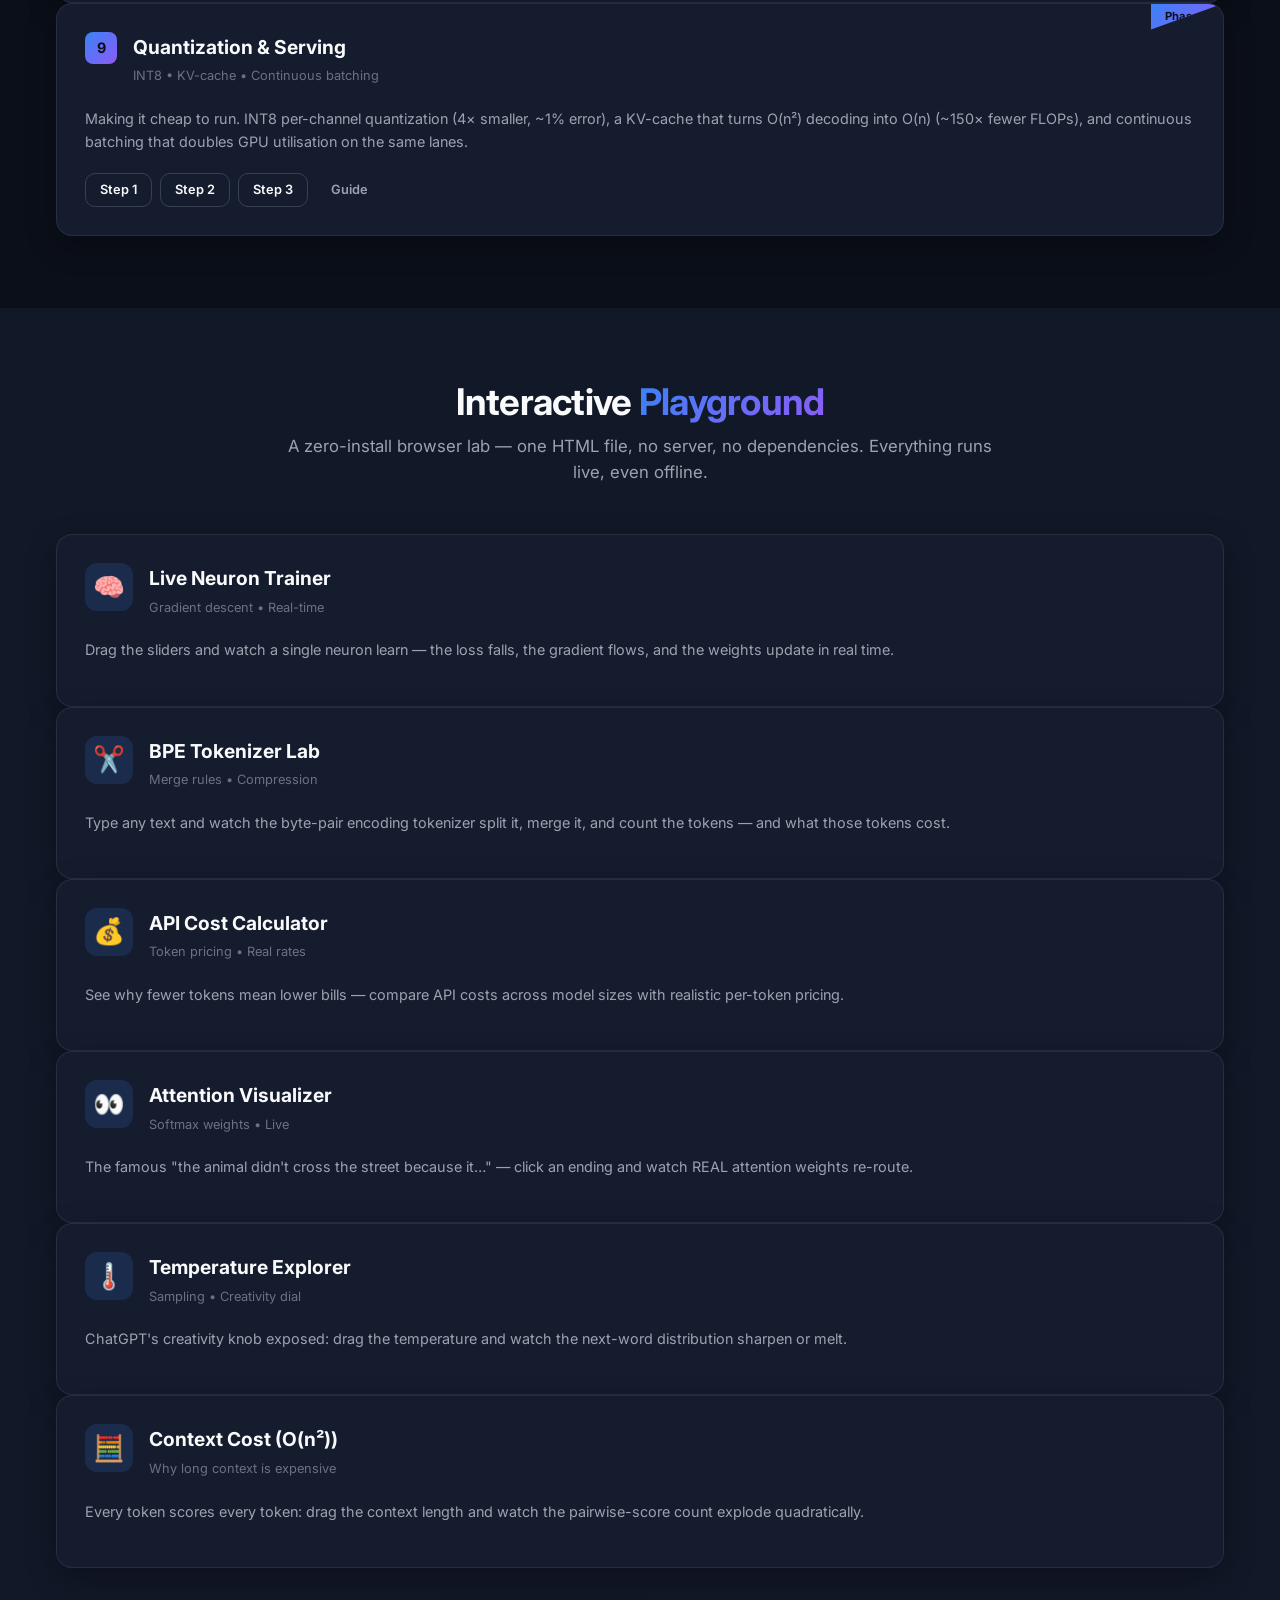
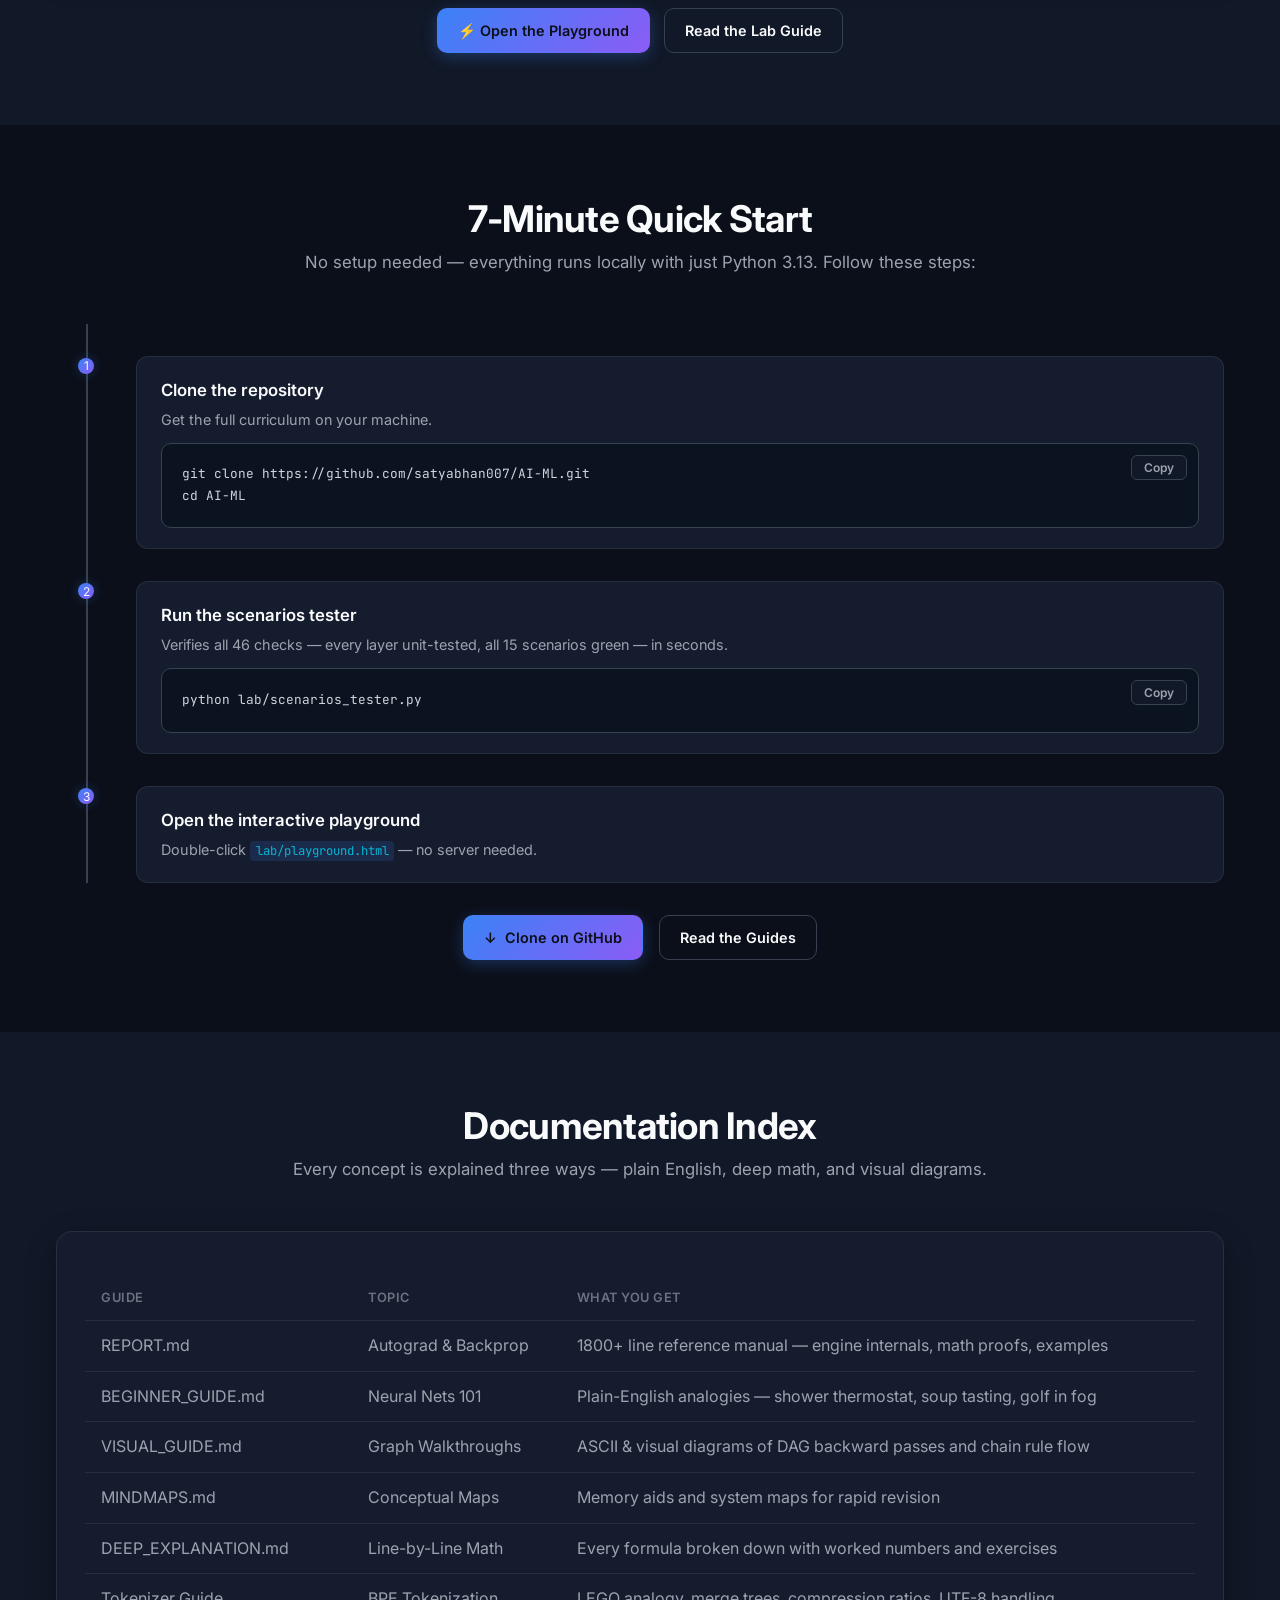
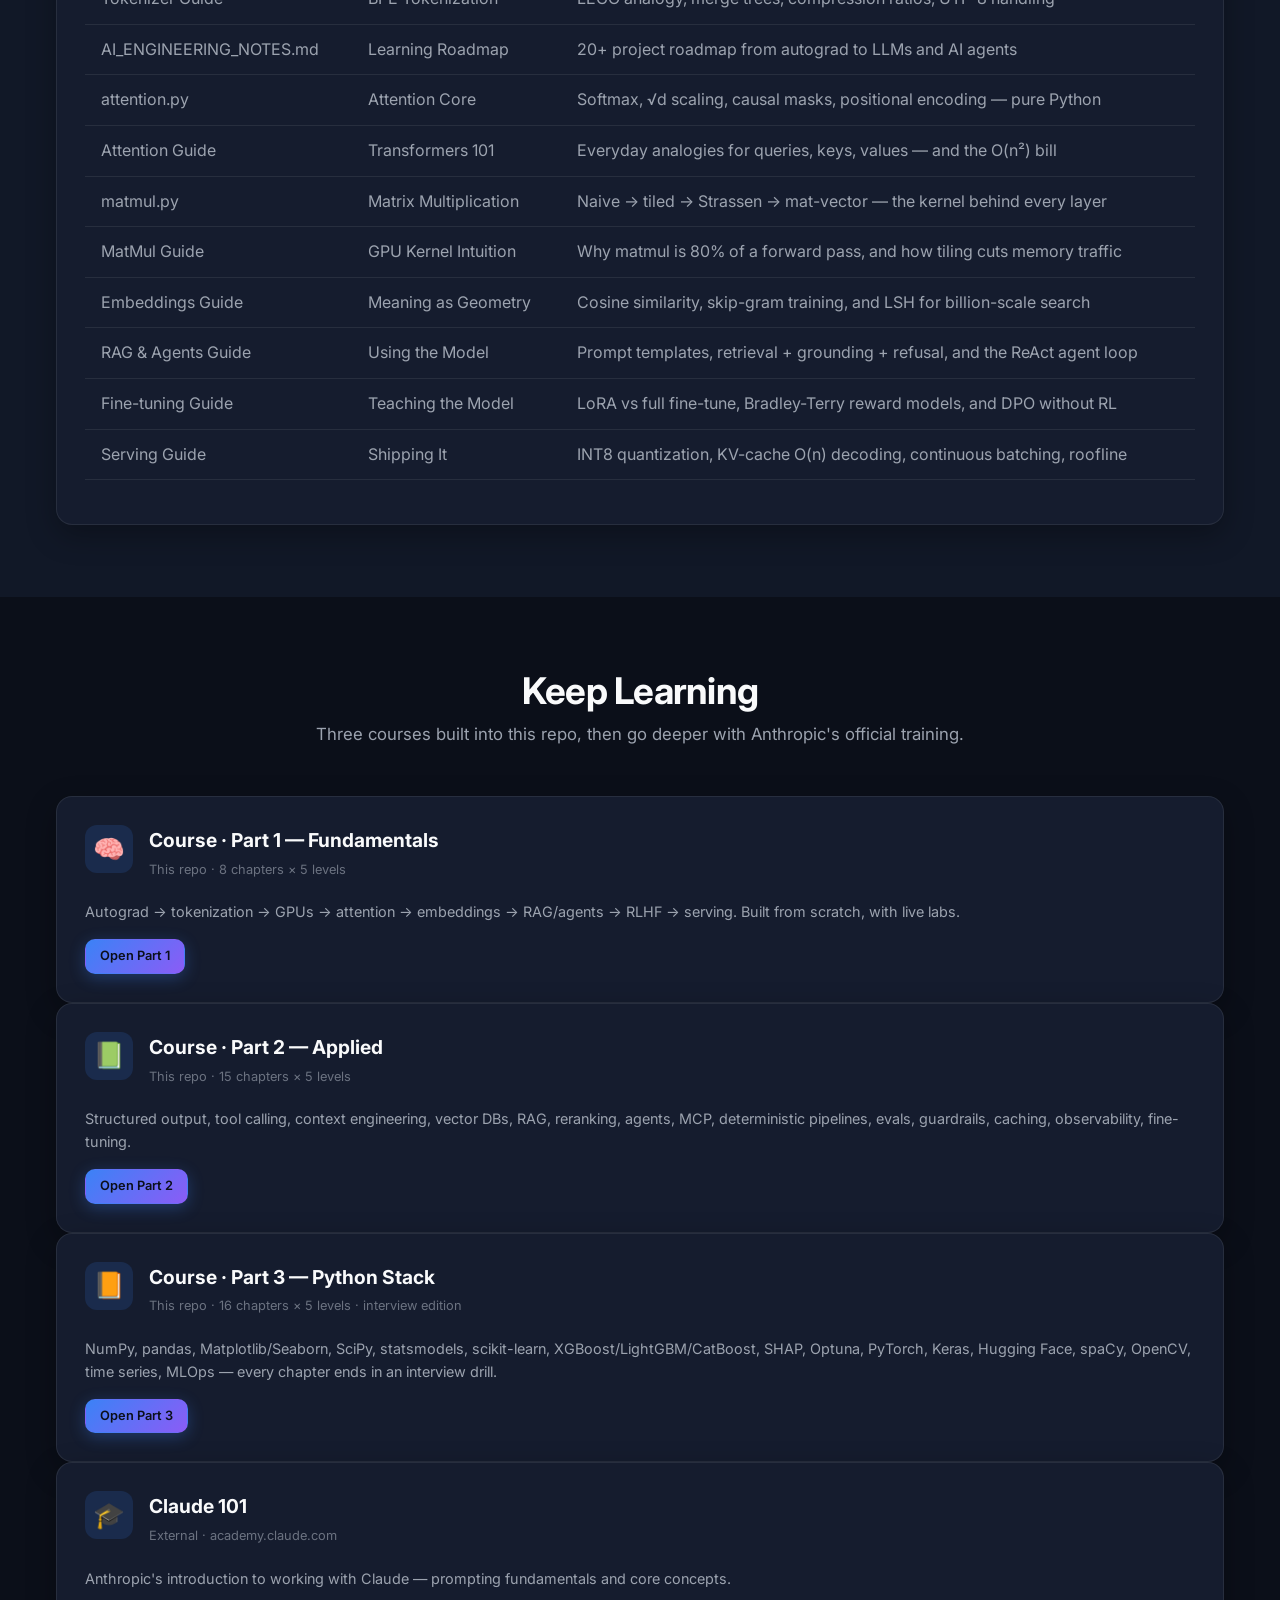
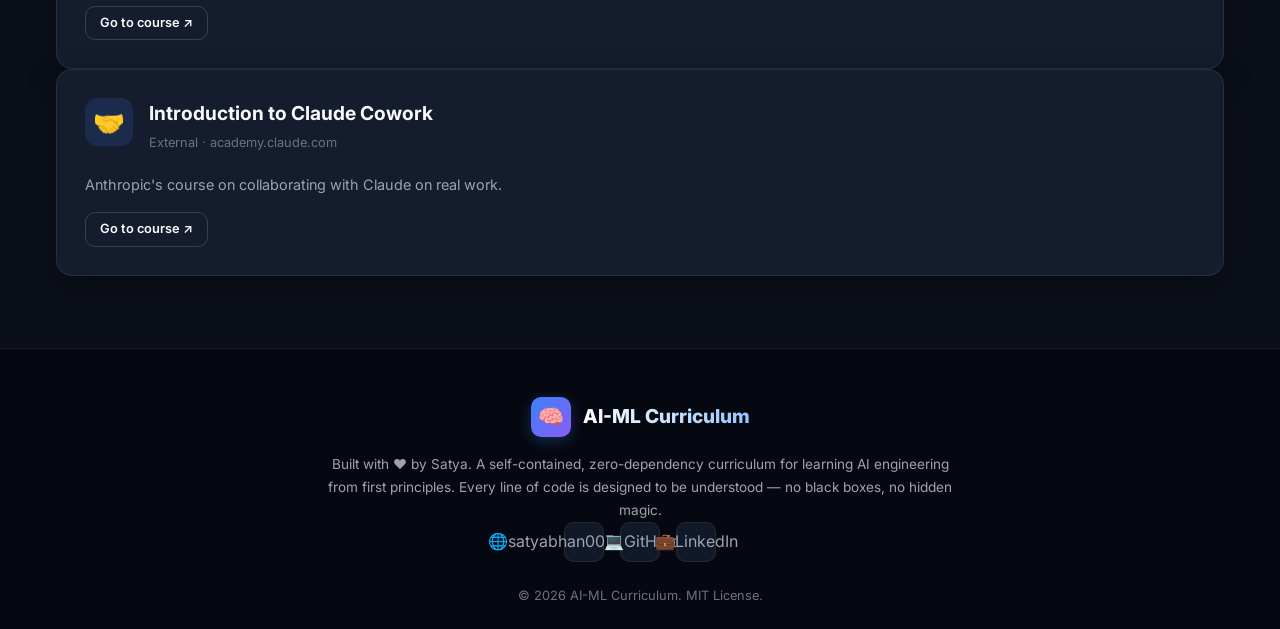
==== commit 58cab57b: "Add Course Part 3 — The Python Stack, interview edition (/learn3/, 16 chapters x 5 levels) New stati" ====
--- a/index.html
+++ b/index.html
@@ -51,6 +51,7 @@
                 <a href="#curriculum">Curriculum</a>
                 <a href="learn/">Course · P1</a>
                 <a href="learn2/">P2</a>
+                <a href="learn3/">P3</a>
                 <a href="#playground">Playground</a>
                 <a href="#docs">Docs</a>
             </nav>
@@ -120,18 +121,23 @@
                 <strong>zero-black-box</strong>.
             </p>
             <div class="card" style="margin-bottom:32px;border-left:3px solid #3b82f6;">
-                <div class="card-title">📘 Prefer a guided path? Two courses, 23 chapters.</div>
+                <div class="card-title">📘 Prefer a guided path? Three courses, 39 chapters.</div>
                 <p style="margin:12px 0;color:var(--text-muted);font-size:0.92rem;">
                     <strong>Part 1 — Fundamentals</strong>: the 8 topics below as
                     <strong>8 chapters × 5 levels</strong>, analogy to expert view, with live labs.<br>
                     <strong>Part 2 — Applied</strong>: <strong>15 chapters × 5 levels</strong> on shipping
                     LLM systems — structured output, tool calling, context engineering, vector DBs, RAG,
                     reranking, agents, MCP, deterministic pipelines, evals, guardrails, caching,
-                    observability and fine-tuning.
+                    observability, fine-tuning.<br>
+                    <strong>Part 3 — The Python Stack (interview edition)</strong>: <strong>16 chapters × 5 levels</strong>
+                    on NumPy, pandas, Matplotlib/Seaborn, SciPy, statsmodels, scikit-learn, XGBoost/LightGBM/CatBoost,
+                    SHAP, Optuna, PyTorch, Keras, Hugging Face, spaCy, OpenCV, time series and MLOps — each ending
+                    in an interview drill with real questions and model answers.
                 </p>
                 <div style="display:flex;gap:8px;flex-wrap:wrap;">
                     <a href="learn/" class="btn btn-sm btn-primary">Part 1 — Fundamentals →</a>
                     <a href="learn2/" class="btn btn-sm btn-outline">Part 2 — Applied →</a>
+                    <a href="learn3/" class="btn btn-sm btn-outline">Part 3 — Python Stack →</a>
                 </div>
             </div>
             <div class="grid-3">
@@ -581,7 +587,7 @@
         <div class="container">
             <h2 class="section-title">Keep Learning</h2>
             <p class="section-subtitle">
-                Two courses built into this repo, then go deeper with
+                Three courses built into this repo, then go deeper with
                 Anthropic's official training.
             </p>
             <div class="grid-3">
@@ -613,6 +619,21 @@
                         guardrails, caching, observability, fine-tuning.
                     </p>
                     <a href="learn2/" class="btn btn-sm btn-primary">Open Part 2</a>
+                </div>
+                <div class="card">
+                    <div class="card-header">
+                        <div class="card-icon">📙</div>
+                        <div>
+                            <div class="card-title">Course · Part 3 — Python Stack</div>
+                            <div class="card-meta">This repo · 16 chapters × 5 levels · interview edition</div>
+                        </div>
+                    </div>
+                    <p style="color:var(--text-muted);font-size:0.9rem;">
+                        NumPy, pandas, Matplotlib/Seaborn, SciPy, statsmodels, scikit-learn,
+                        XGBoost/LightGBM/CatBoost, SHAP, Optuna, PyTorch, Keras, Hugging Face,
+                        spaCy, OpenCV, time series, MLOps — every chapter ends in an interview drill.
+                    </p>
+                    <a href="learn3/" class="btn btn-sm btn-primary">Open Part 3</a>
                 </div>
                 <div class="card">
                     <div class="card-header">
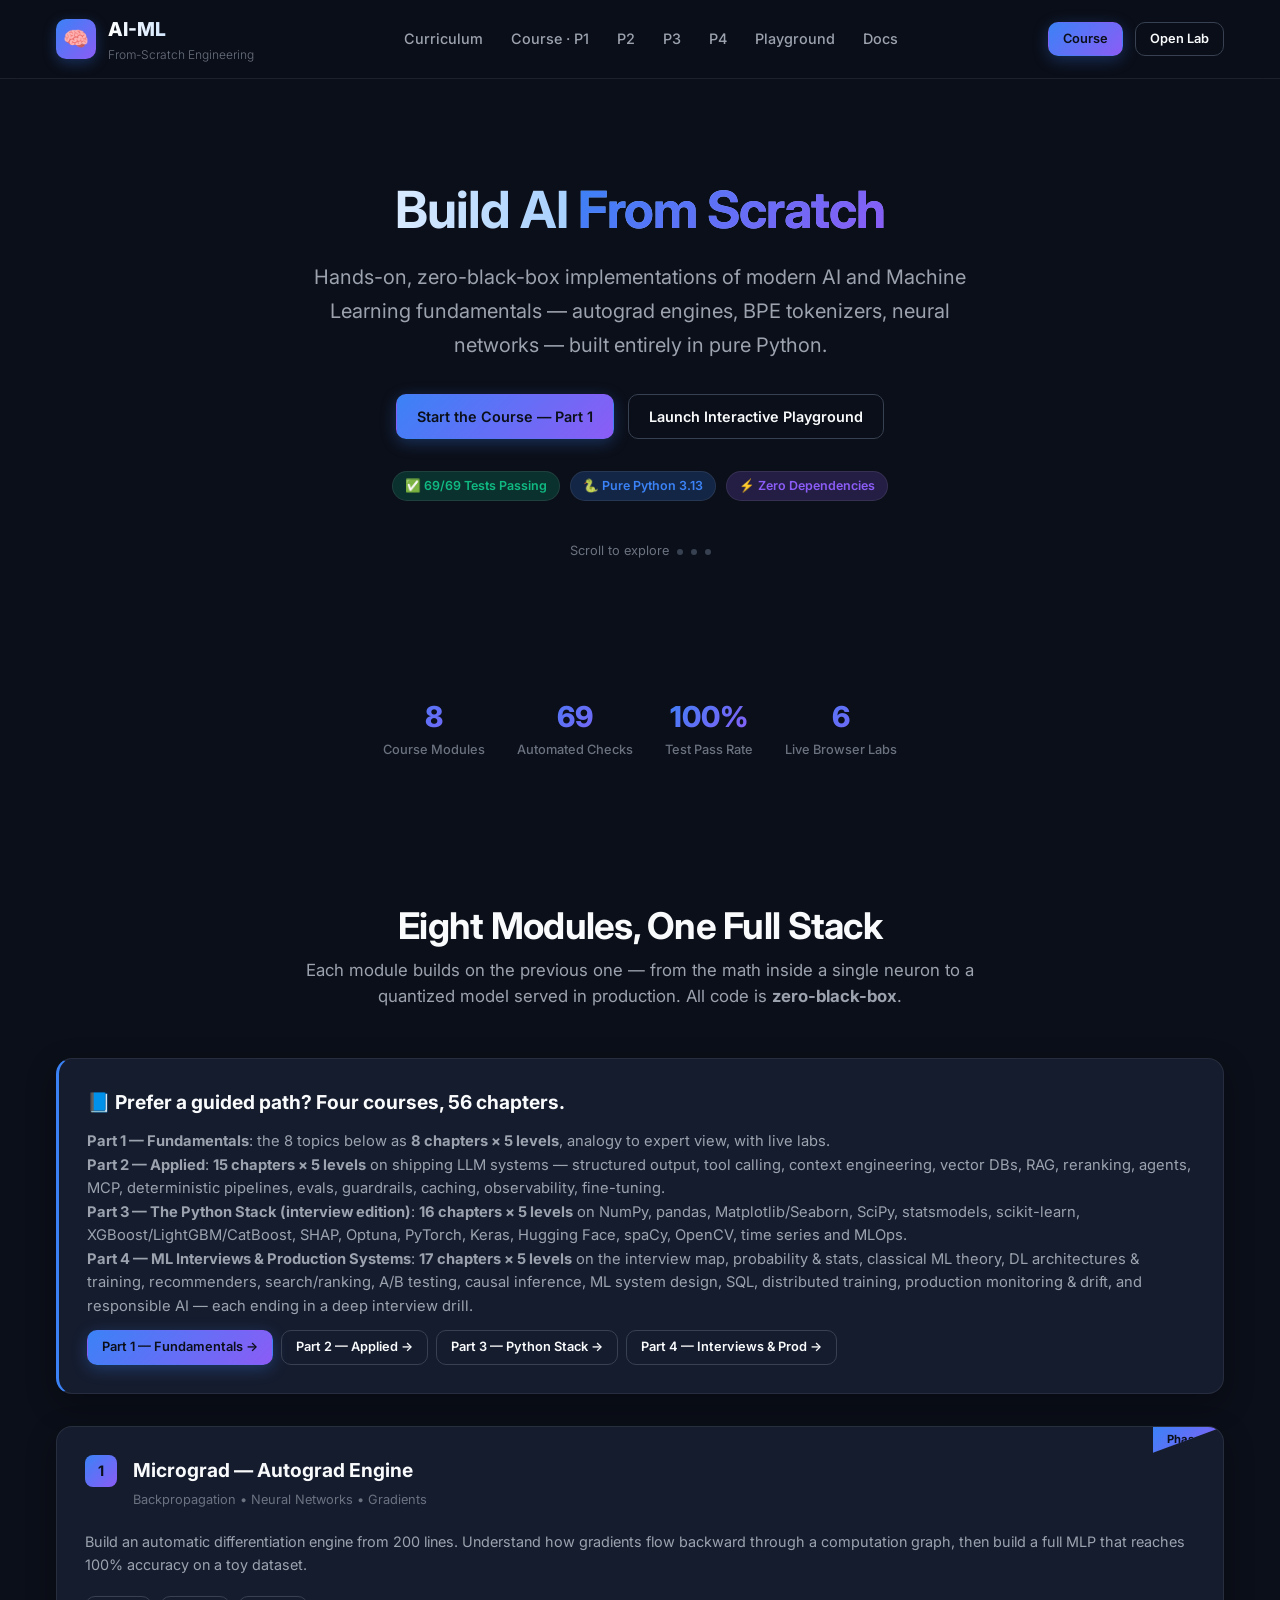
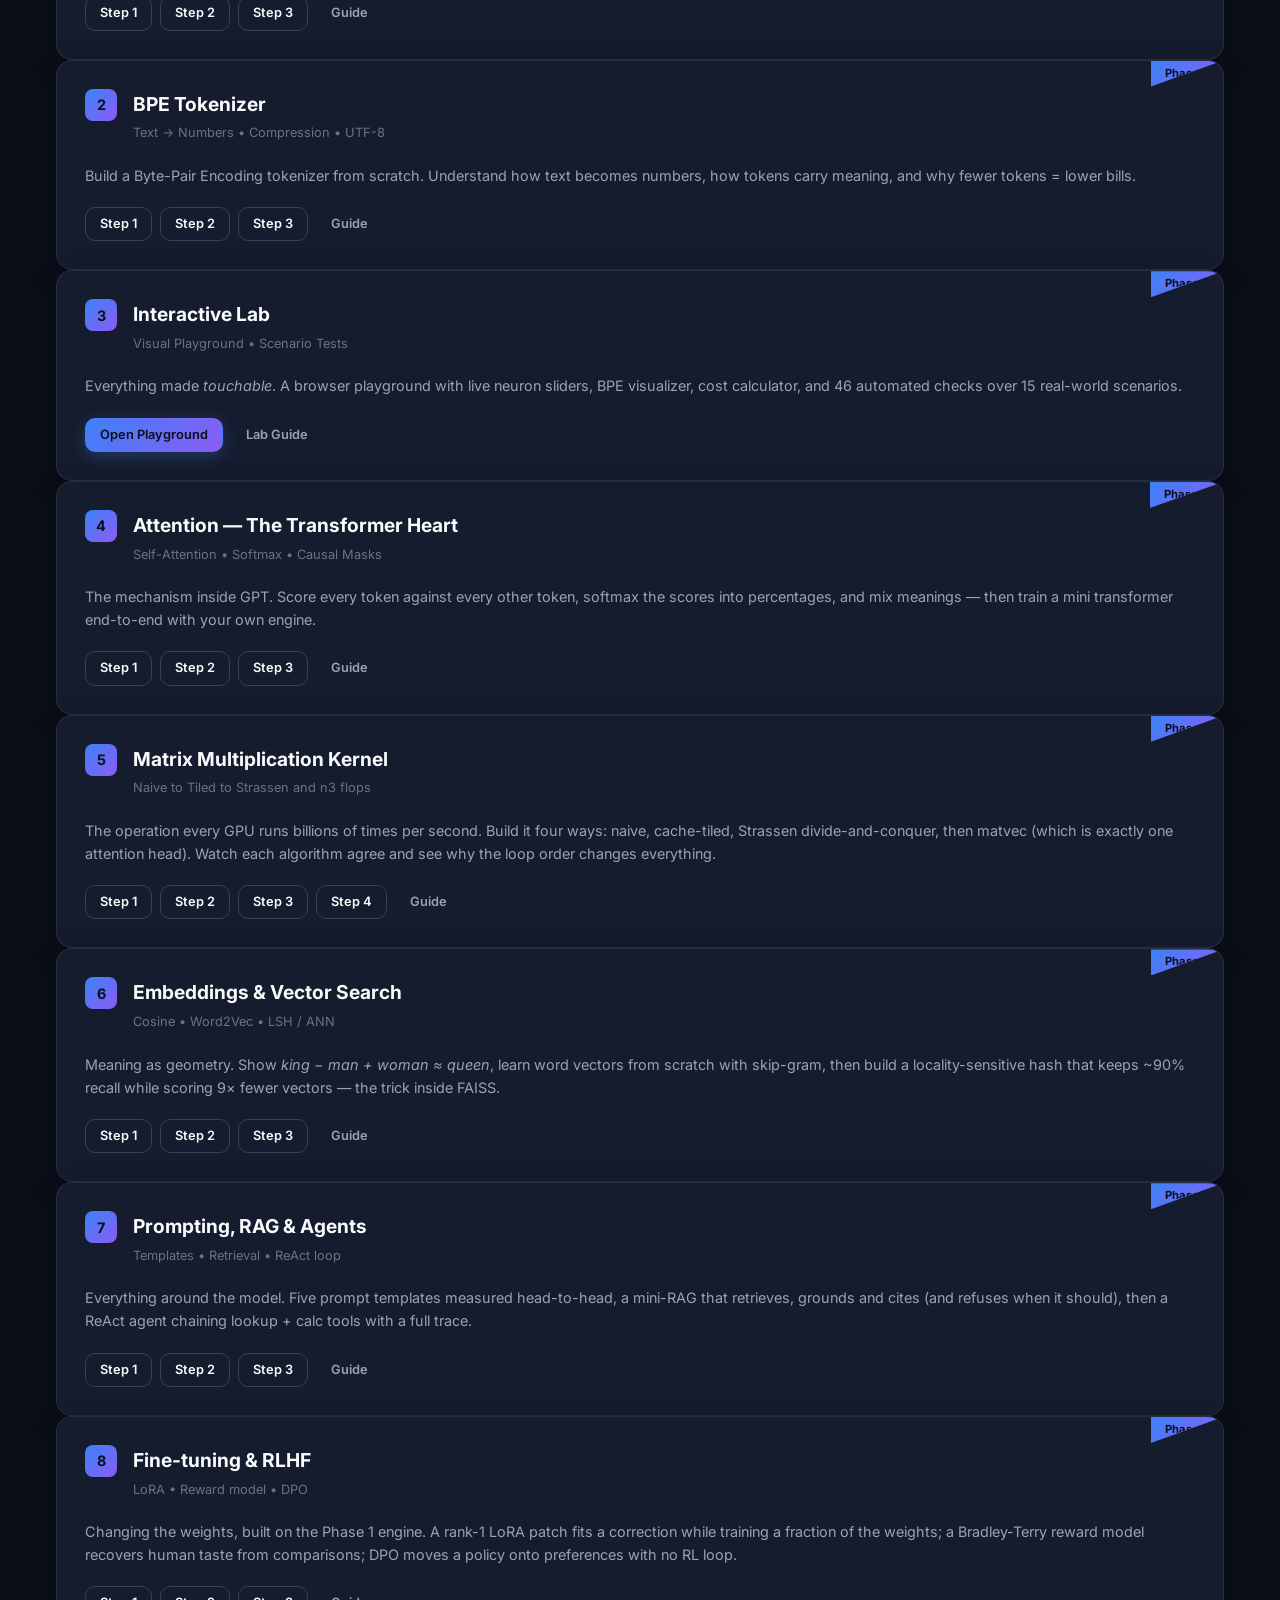
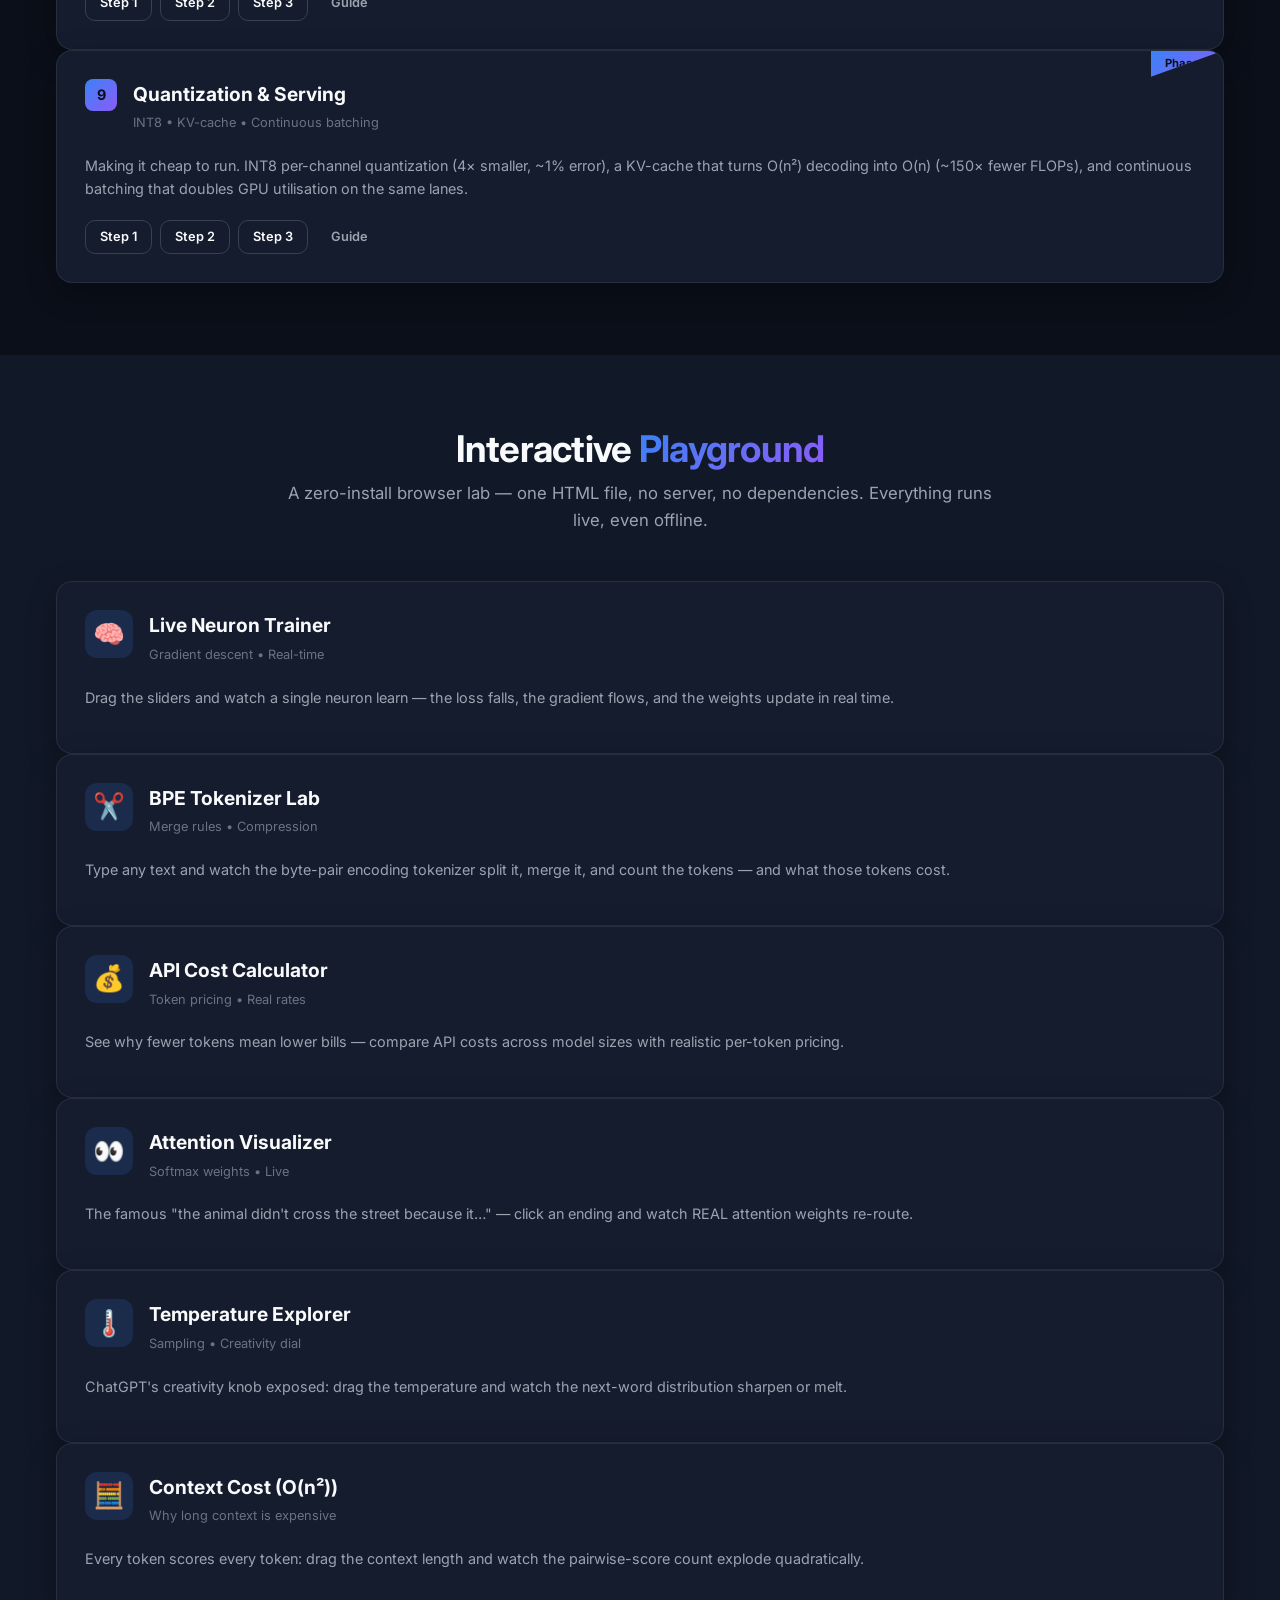
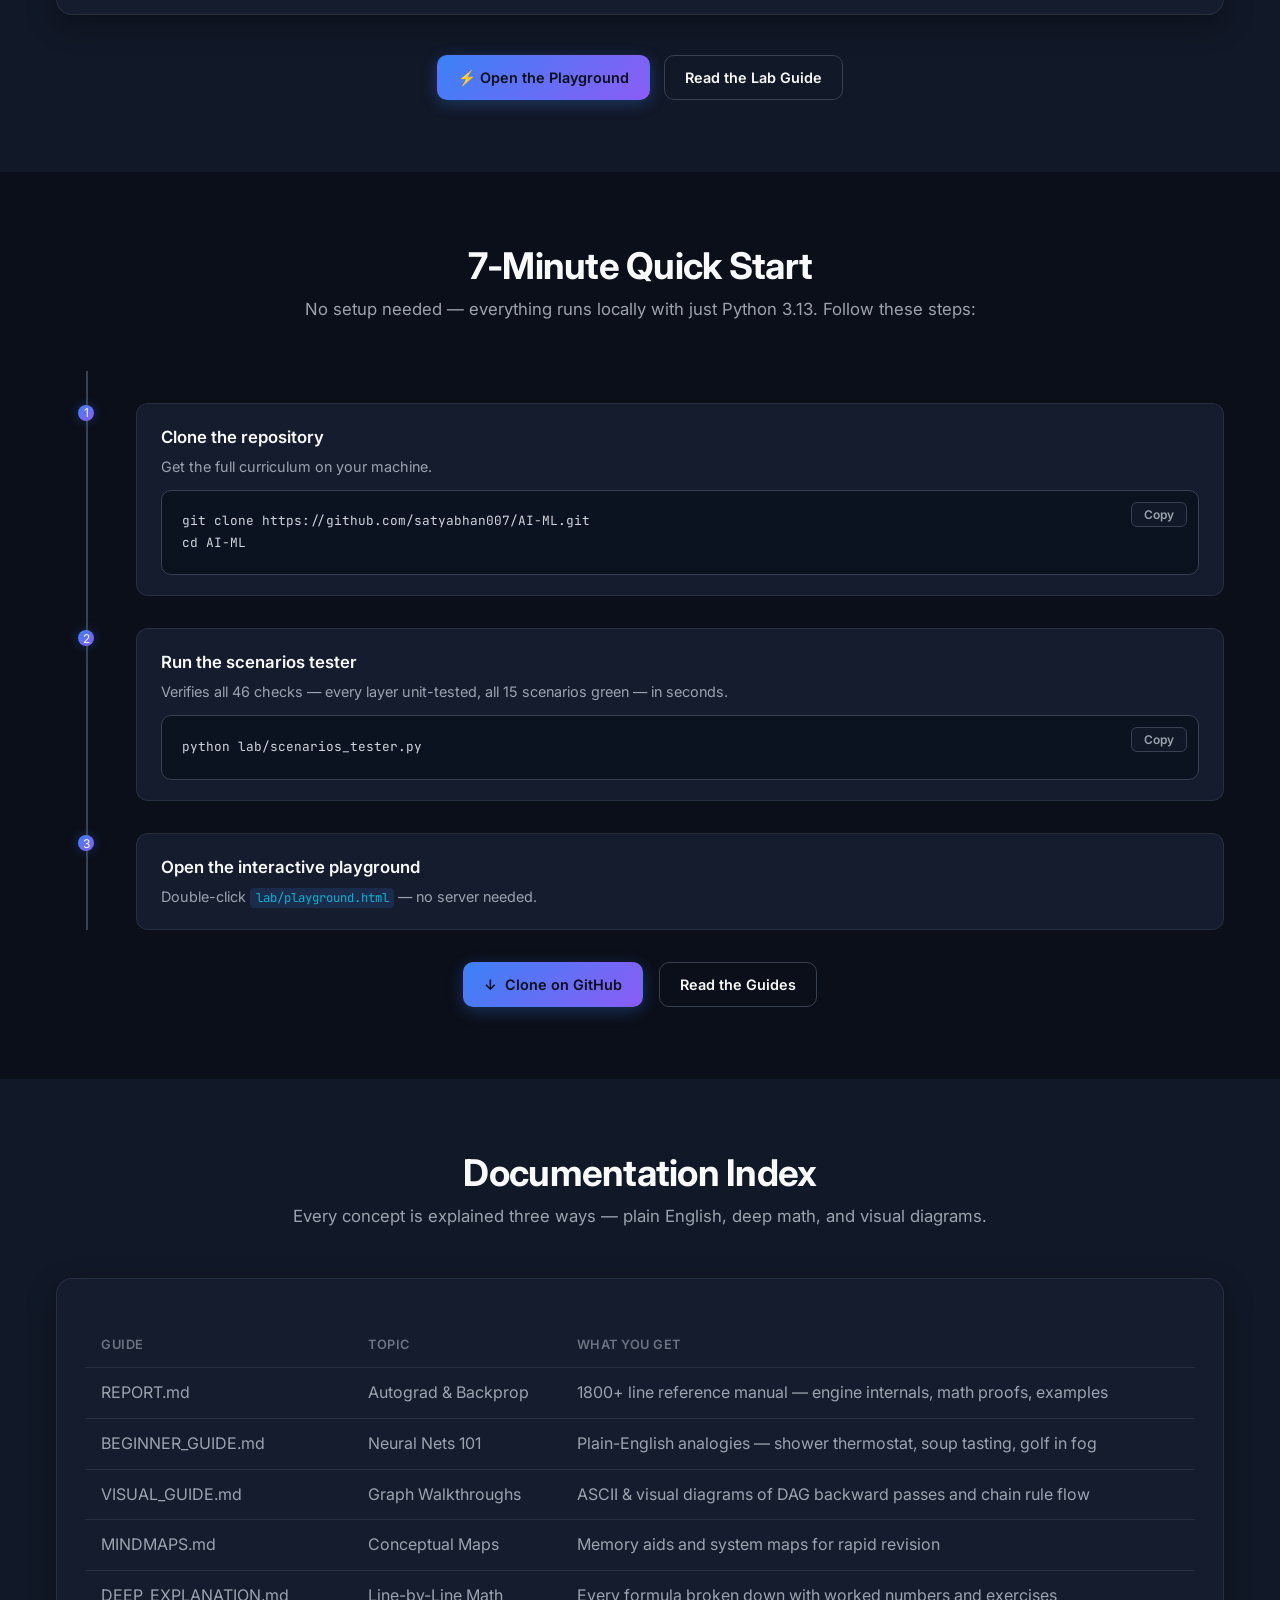
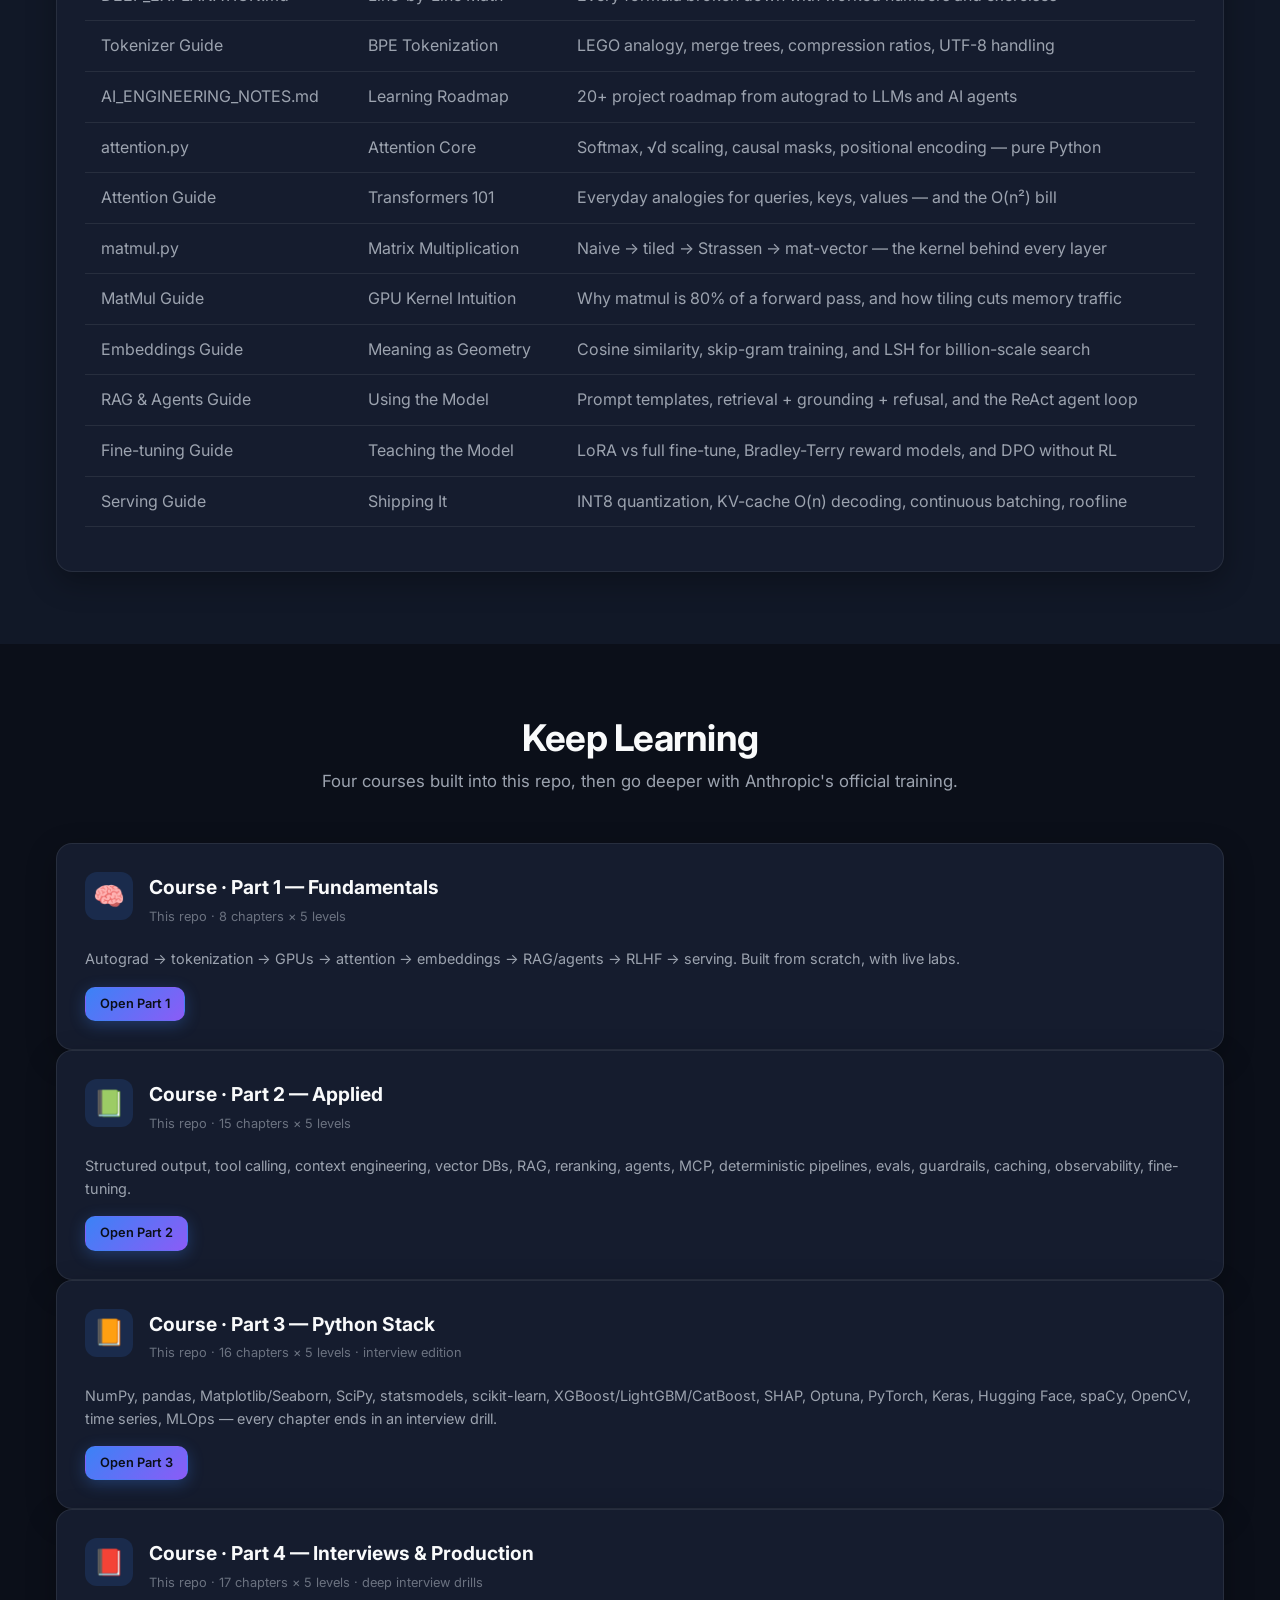
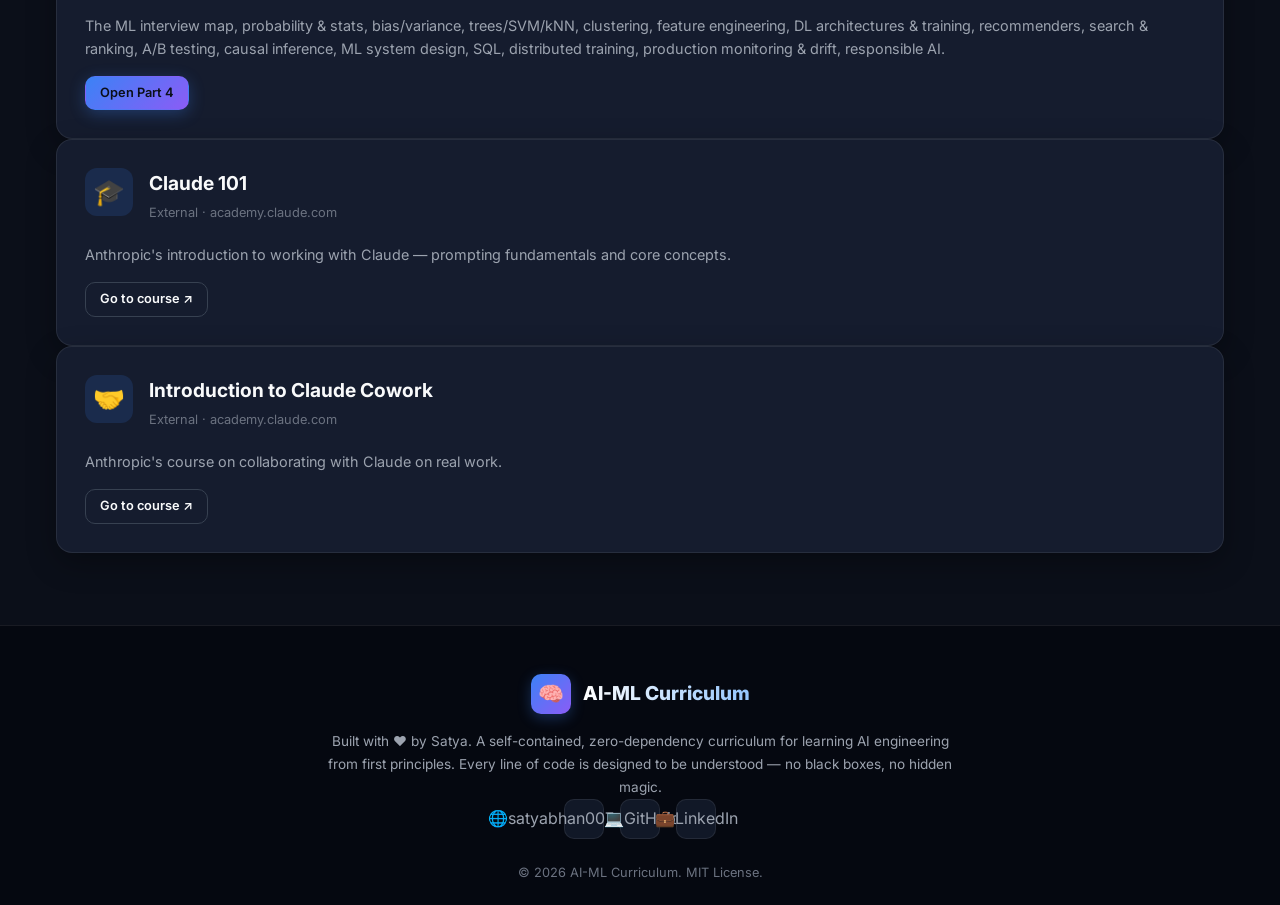
==== commit b45cc380: "Add Course Part 4 — ML Interviews & Production Systems (/learn4/, 17 chapters x 5 levels) New static" ====
--- a/index.html
+++ b/index.html
@@ -52,6 +52,7 @@
                 <a href="learn/">Course · P1</a>
                 <a href="learn2/">P2</a>
                 <a href="learn3/">P3</a>
+                <a href="learn4/">P4</a>
                 <a href="#playground">Playground</a>
                 <a href="#docs">Docs</a>
             </nav>
@@ -121,7 +122,7 @@
                 <strong>zero-black-box</strong>.
             </p>
             <div class="card" style="margin-bottom:32px;border-left:3px solid #3b82f6;">
-                <div class="card-title">📘 Prefer a guided path? Three courses, 39 chapters.</div>
+                <div class="card-title">📘 Prefer a guided path? Four courses, 56 chapters.</div>
                 <p style="margin:12px 0;color:var(--text-muted);font-size:0.92rem;">
                     <strong>Part 1 — Fundamentals</strong>: the 8 topics below as
                     <strong>8 chapters × 5 levels</strong>, analogy to expert view, with live labs.<br>
@@ -131,13 +132,17 @@
                     observability, fine-tuning.<br>
                     <strong>Part 3 — The Python Stack (interview edition)</strong>: <strong>16 chapters × 5 levels</strong>
                     on NumPy, pandas, Matplotlib/Seaborn, SciPy, statsmodels, scikit-learn, XGBoost/LightGBM/CatBoost,
-                    SHAP, Optuna, PyTorch, Keras, Hugging Face, spaCy, OpenCV, time series and MLOps — each ending
-                    in an interview drill with real questions and model answers.
+                    SHAP, Optuna, PyTorch, Keras, Hugging Face, spaCy, OpenCV, time series and MLOps.<br>
+                    <strong>Part 4 — ML Interviews &amp; Production Systems</strong>: <strong>17 chapters × 5 levels</strong>
+                    on the interview map, probability &amp; stats, classical ML theory, DL architectures &amp; training,
+                    recommenders, search/ranking, A/B testing, causal inference, ML system design, SQL, distributed
+                    training, production monitoring &amp; drift, and responsible AI — each ending in a deep interview drill.
                 </p>
                 <div style="display:flex;gap:8px;flex-wrap:wrap;">
                     <a href="learn/" class="btn btn-sm btn-primary">Part 1 — Fundamentals →</a>
                     <a href="learn2/" class="btn btn-sm btn-outline">Part 2 — Applied →</a>
                     <a href="learn3/" class="btn btn-sm btn-outline">Part 3 — Python Stack →</a>
+                    <a href="learn4/" class="btn btn-sm btn-outline">Part 4 — Interviews &amp; Prod →</a>
                 </div>
             </div>
             <div class="grid-3">
@@ -587,7 +592,7 @@
         <div class="container">
             <h2 class="section-title">Keep Learning</h2>
             <p class="section-subtitle">
-                Three courses built into this repo, then go deeper with
+                Four courses built into this repo, then go deeper with
                 Anthropic's official training.
             </p>
             <div class="grid-3">
@@ -634,6 +639,22 @@
                         spaCy, OpenCV, time series, MLOps — every chapter ends in an interview drill.
                     </p>
                     <a href="learn3/" class="btn btn-sm btn-primary">Open Part 3</a>
+                </div>
+                <div class="card">
+                    <div class="card-header">
+                        <div class="card-icon">📕</div>
+                        <div>
+                            <div class="card-title">Course · Part 4 — Interviews &amp; Production</div>
+                            <div class="card-meta">This repo · 17 chapters × 5 levels · deep interview drills</div>
+                        </div>
+                    </div>
+                    <p style="color:var(--text-muted);font-size:0.9rem;">
+                        The ML interview map, probability &amp; stats, bias/variance, trees/SVM/kNN,
+                        clustering, feature engineering, DL architectures &amp; training, recommenders,
+                        search &amp; ranking, A/B testing, causal inference, ML system design, SQL,
+                        distributed training, production monitoring &amp; drift, responsible AI.
+                    </p>
+                    <a href="learn4/" class="btn btn-sm btn-primary">Open Part 4</a>
                 </div>
                 <div class="card">
                     <div class="card-header">
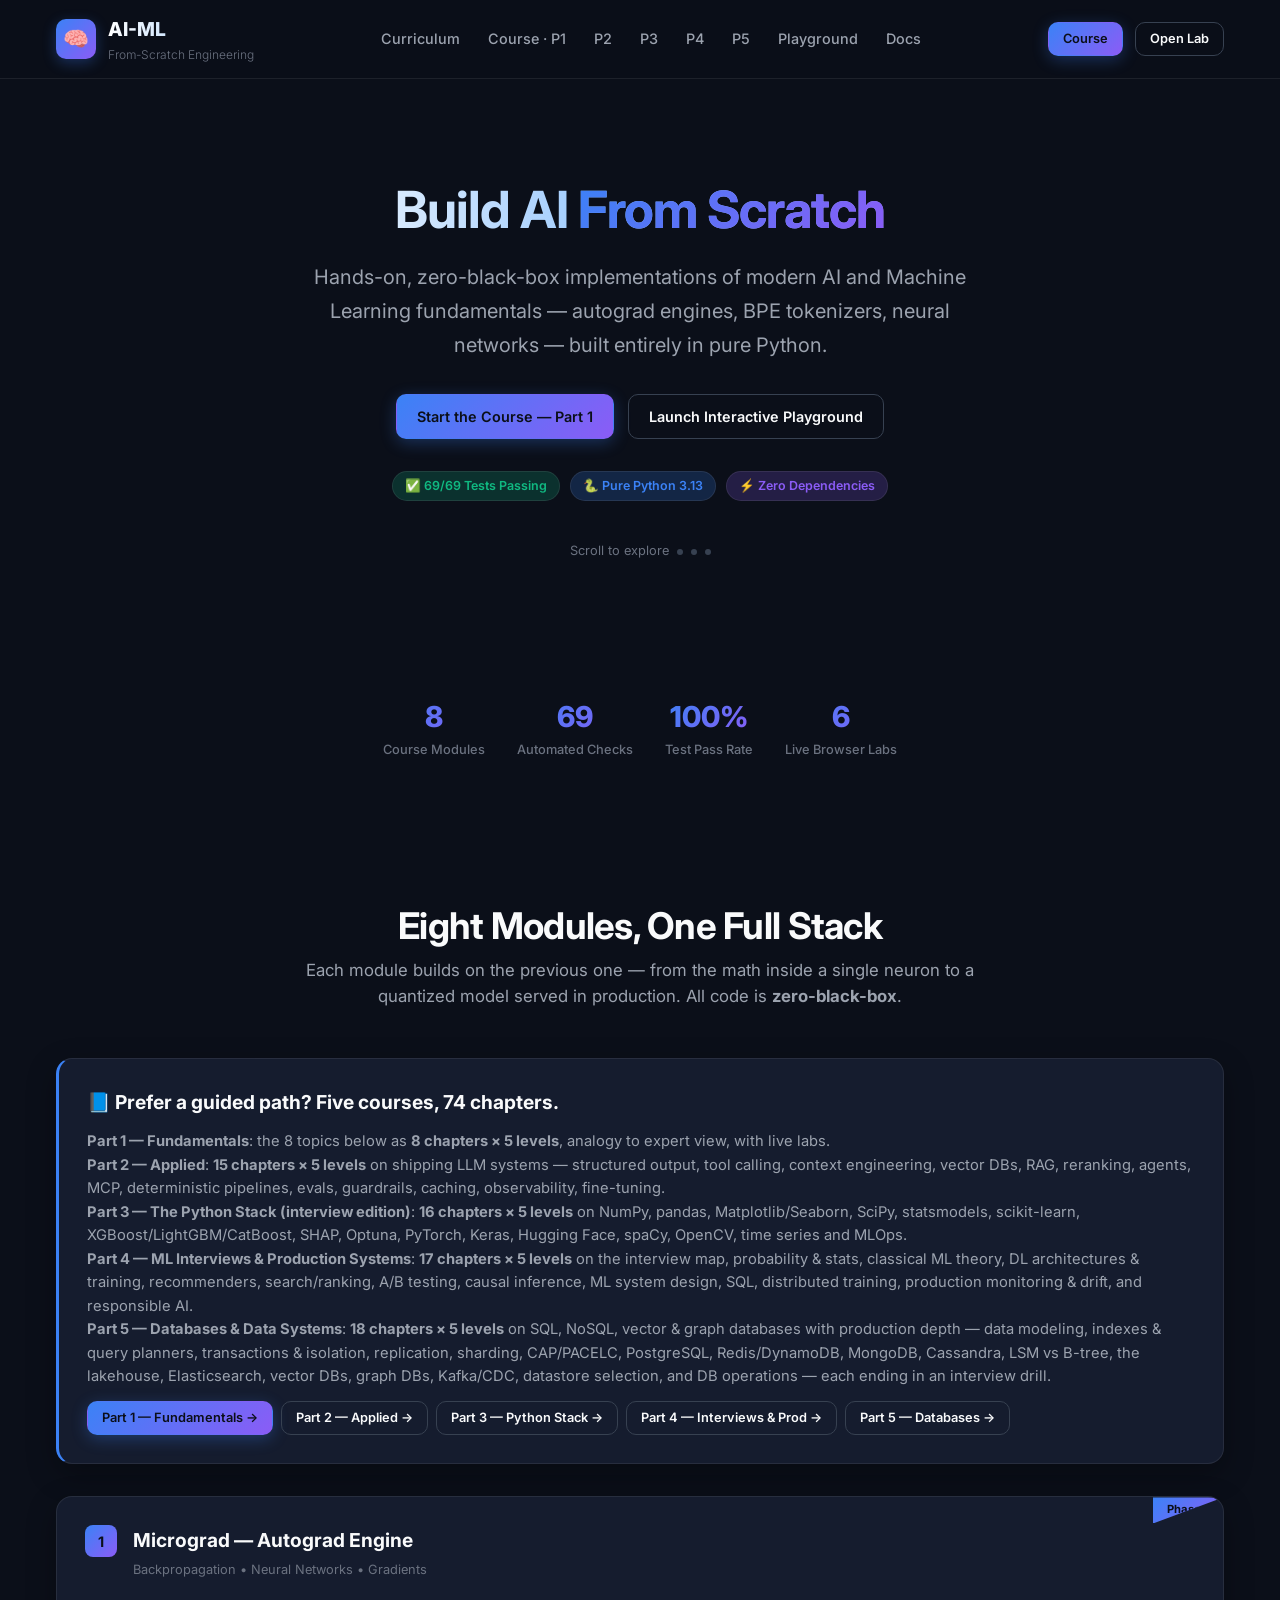
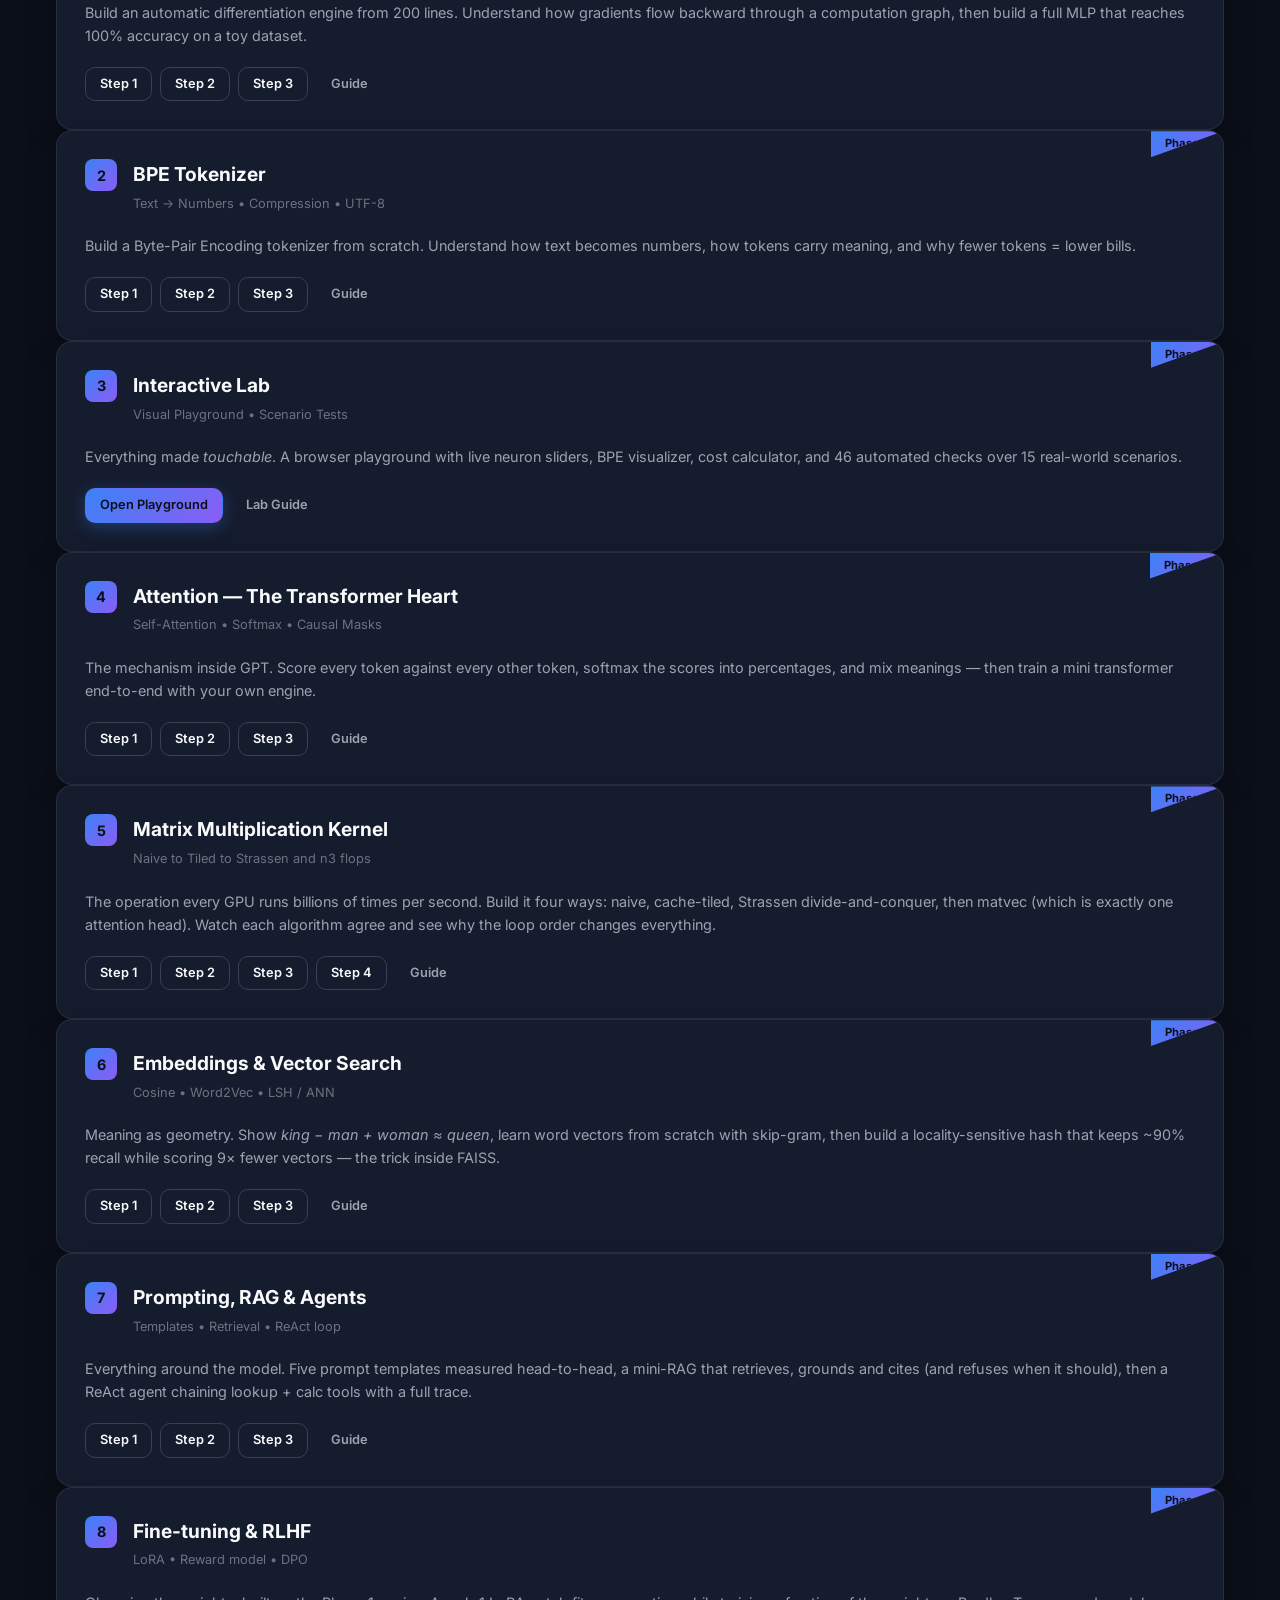
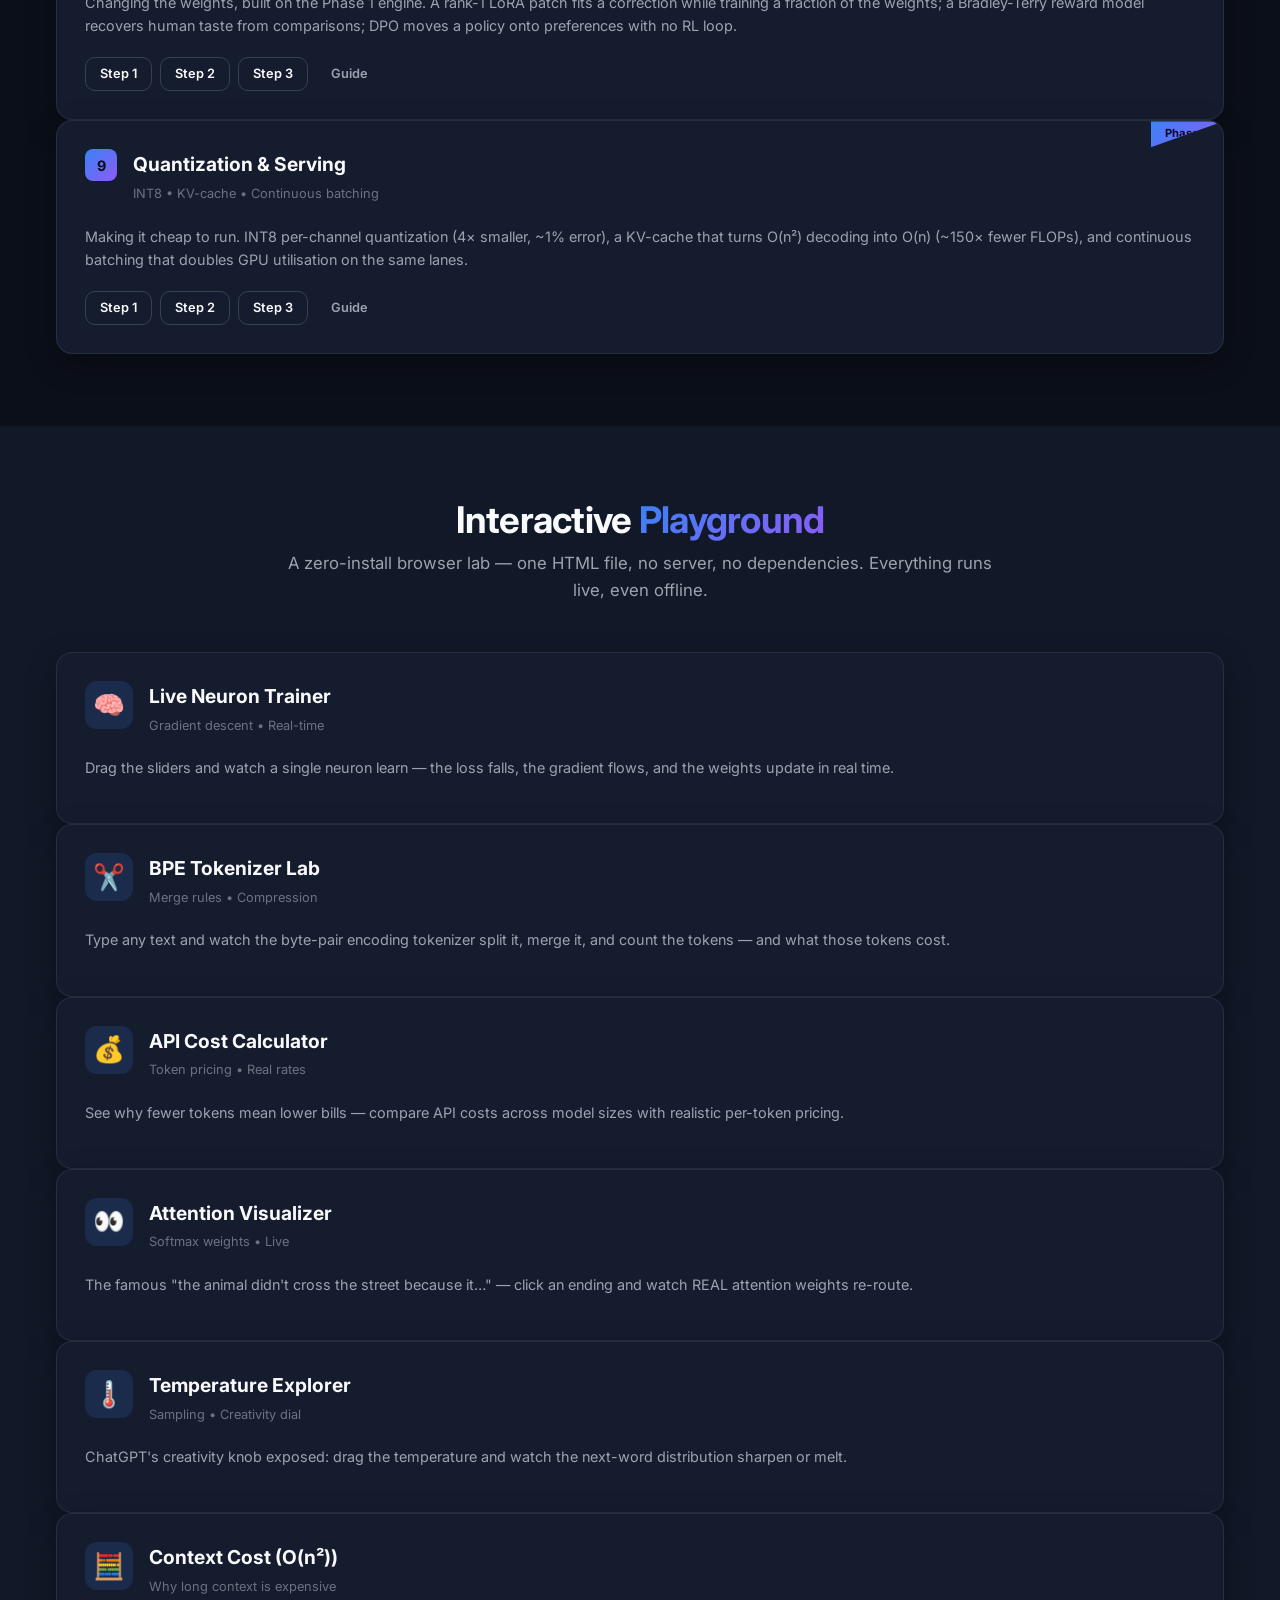
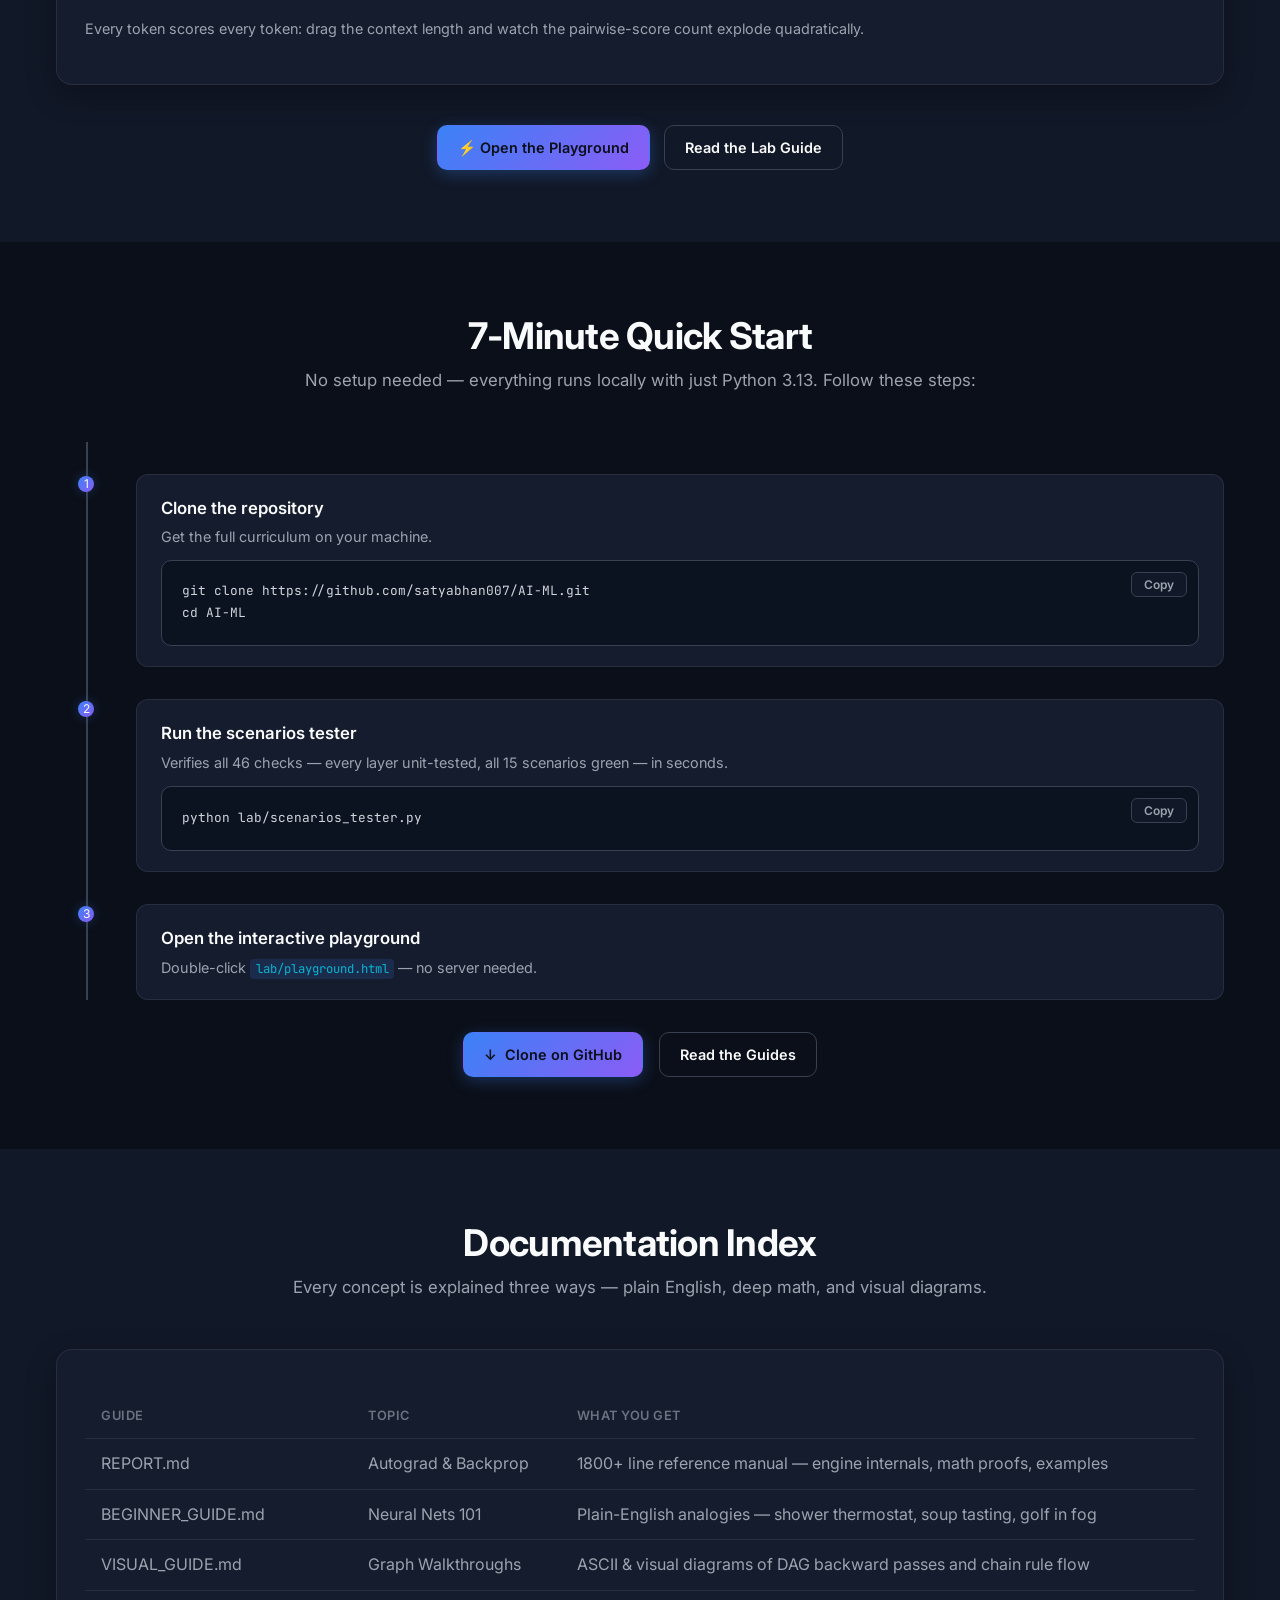
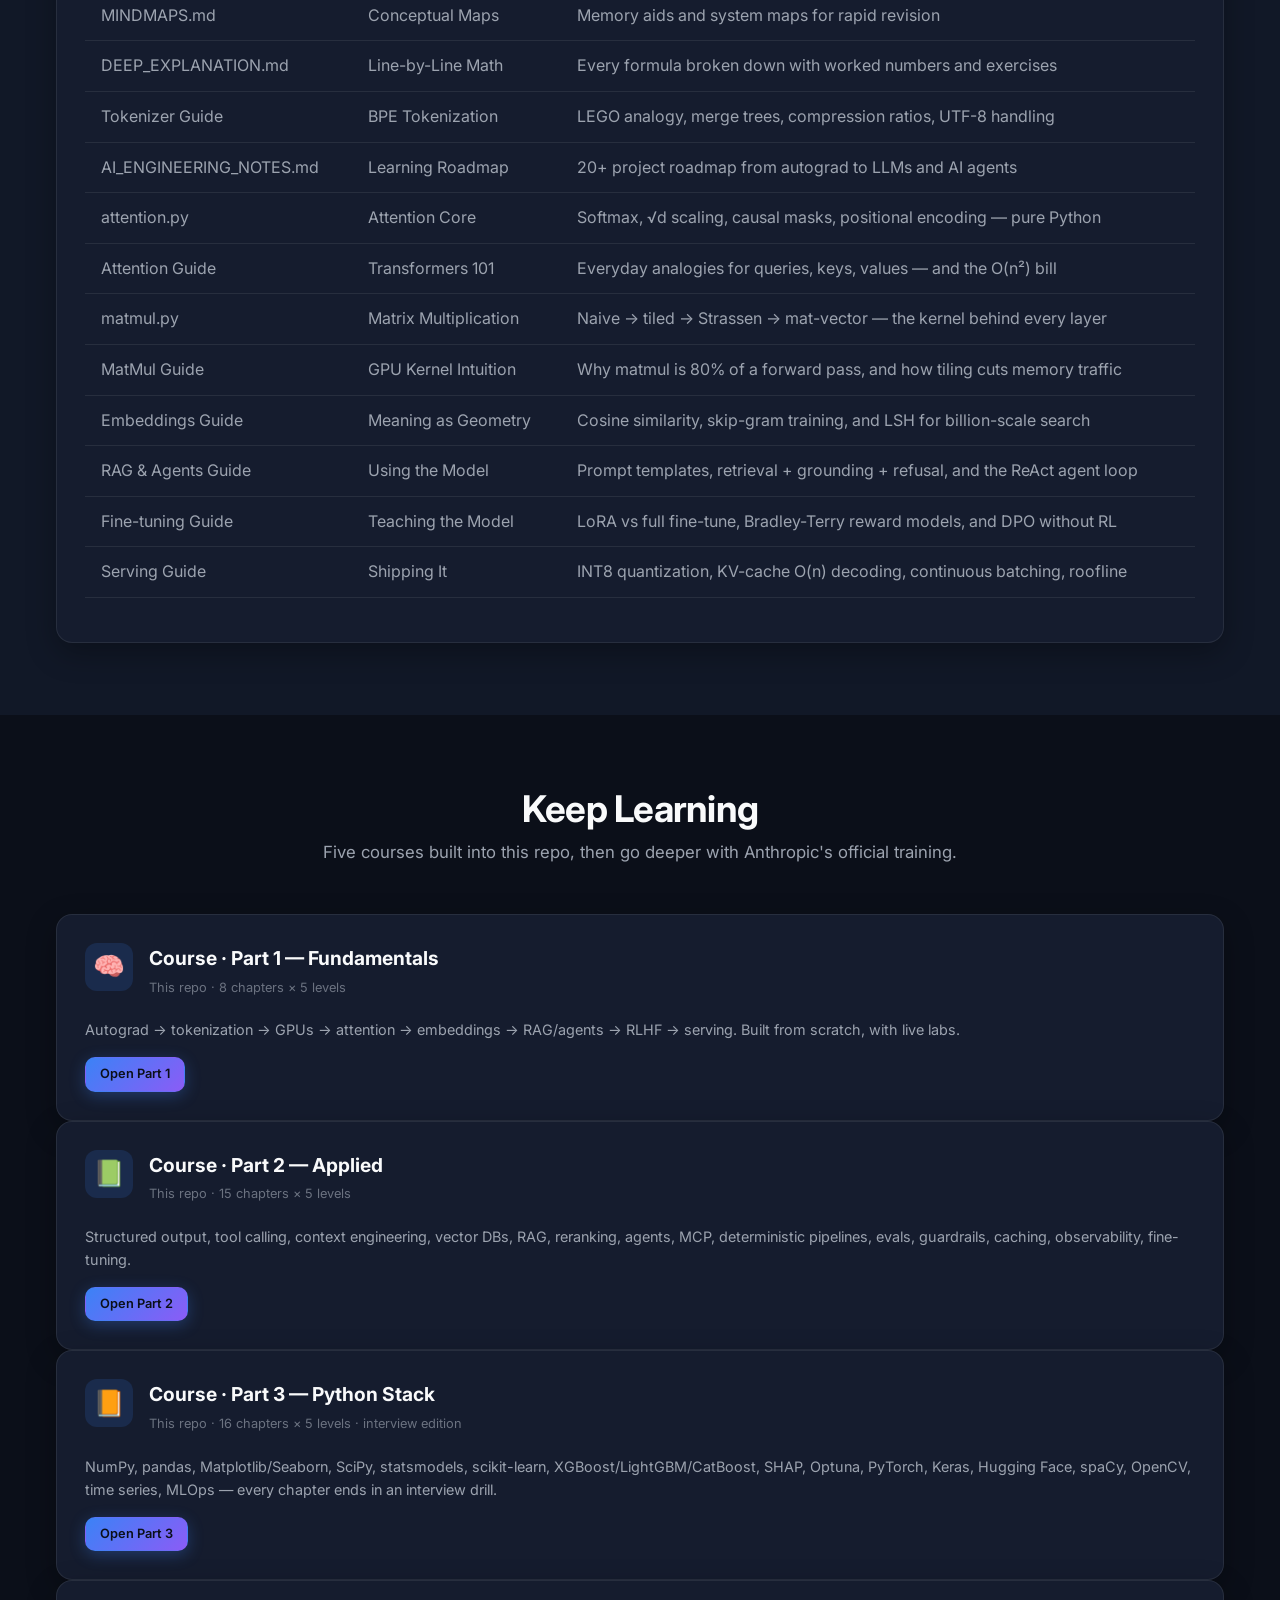
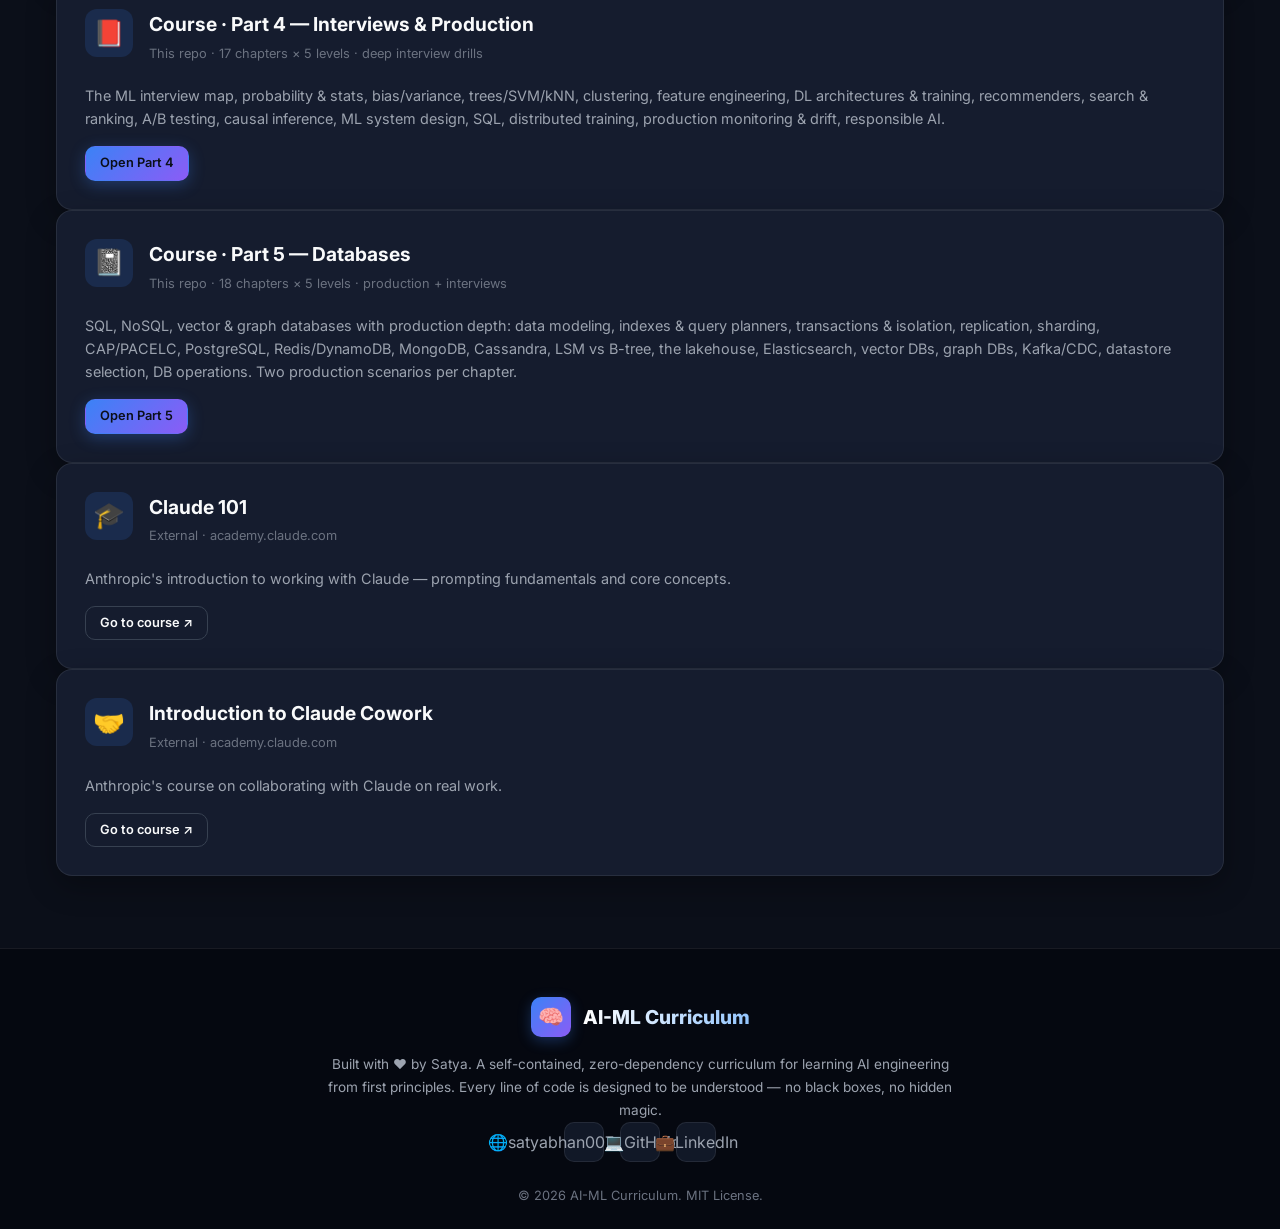
==== commit fd47ad4c: "Add Course Part 5 — Databases & Data Systems (/learn5/, 18 chapters x 5 levels) New static course at" ====
--- a/index.html
+++ b/index.html
@@ -53,6 +53,7 @@
                 <a href="learn2/">P2</a>
                 <a href="learn3/">P3</a>
                 <a href="learn4/">P4</a>
+                <a href="learn5/">P5</a>
                 <a href="#playground">Playground</a>
                 <a href="#docs">Docs</a>
             </nav>
@@ -122,7 +123,7 @@
                 <strong>zero-black-box</strong>.
             </p>
             <div class="card" style="margin-bottom:32px;border-left:3px solid #3b82f6;">
-                <div class="card-title">📘 Prefer a guided path? Four courses, 56 chapters.</div>
+                <div class="card-title">📘 Prefer a guided path? Five courses, 74 chapters.</div>
                 <p style="margin:12px 0;color:var(--text-muted);font-size:0.92rem;">
                     <strong>Part 1 — Fundamentals</strong>: the 8 topics below as
                     <strong>8 chapters × 5 levels</strong>, analogy to expert view, with live labs.<br>
@@ -136,13 +137,19 @@
                     <strong>Part 4 — ML Interviews &amp; Production Systems</strong>: <strong>17 chapters × 5 levels</strong>
                     on the interview map, probability &amp; stats, classical ML theory, DL architectures &amp; training,
                     recommenders, search/ranking, A/B testing, causal inference, ML system design, SQL, distributed
-                    training, production monitoring &amp; drift, and responsible AI — each ending in a deep interview drill.
+                    training, production monitoring &amp; drift, and responsible AI.<br>
+                    <strong>Part 5 — Databases &amp; Data Systems</strong>: <strong>18 chapters × 5 levels</strong>
+                    on SQL, NoSQL, vector &amp; graph databases with production depth — data modeling, indexes &amp;
+                    query planners, transactions &amp; isolation, replication, sharding, CAP/PACELC, PostgreSQL,
+                    Redis/DynamoDB, MongoDB, Cassandra, LSM vs B-tree, the lakehouse, Elasticsearch, vector DBs,
+                    graph DBs, Kafka/CDC, datastore selection, and DB operations — each ending in an interview drill.
                 </p>
                 <div style="display:flex;gap:8px;flex-wrap:wrap;">
                     <a href="learn/" class="btn btn-sm btn-primary">Part 1 — Fundamentals →</a>
                     <a href="learn2/" class="btn btn-sm btn-outline">Part 2 — Applied →</a>
                     <a href="learn3/" class="btn btn-sm btn-outline">Part 3 — Python Stack →</a>
                     <a href="learn4/" class="btn btn-sm btn-outline">Part 4 — Interviews &amp; Prod →</a>
+                    <a href="learn5/" class="btn btn-sm btn-outline">Part 5 — Databases →</a>
                 </div>
             </div>
             <div class="grid-3">
@@ -592,7 +599,7 @@
         <div class="container">
             <h2 class="section-title">Keep Learning</h2>
             <p class="section-subtitle">
-                Four courses built into this repo, then go deeper with
+                Five courses built into this repo, then go deeper with
                 Anthropic's official training.
             </p>
             <div class="grid-3">
@@ -655,6 +662,23 @@
                         distributed training, production monitoring &amp; drift, responsible AI.
                     </p>
                     <a href="learn4/" class="btn btn-sm btn-primary">Open Part 4</a>
+                </div>
+                <div class="card">
+                    <div class="card-header">
+                        <div class="card-icon">📓</div>
+                        <div>
+                            <div class="card-title">Course · Part 5 — Databases</div>
+                            <div class="card-meta">This repo · 18 chapters × 5 levels · production + interviews</div>
+                        </div>
+                    </div>
+                    <p style="color:var(--text-muted);font-size:0.9rem;">
+                        SQL, NoSQL, vector &amp; graph databases with production depth: data modeling,
+                        indexes &amp; query planners, transactions &amp; isolation, replication, sharding,
+                        CAP/PACELC, PostgreSQL, Redis/DynamoDB, MongoDB, Cassandra, LSM vs B-tree, the
+                        lakehouse, Elasticsearch, vector DBs, graph DBs, Kafka/CDC, datastore selection,
+                        DB operations. Two production scenarios per chapter.
+                    </p>
+                    <a href="learn5/" class="btn btn-sm btn-primary">Open Part 5</a>
                 </div>
                 <div class="card">
                     <div class="card-header">
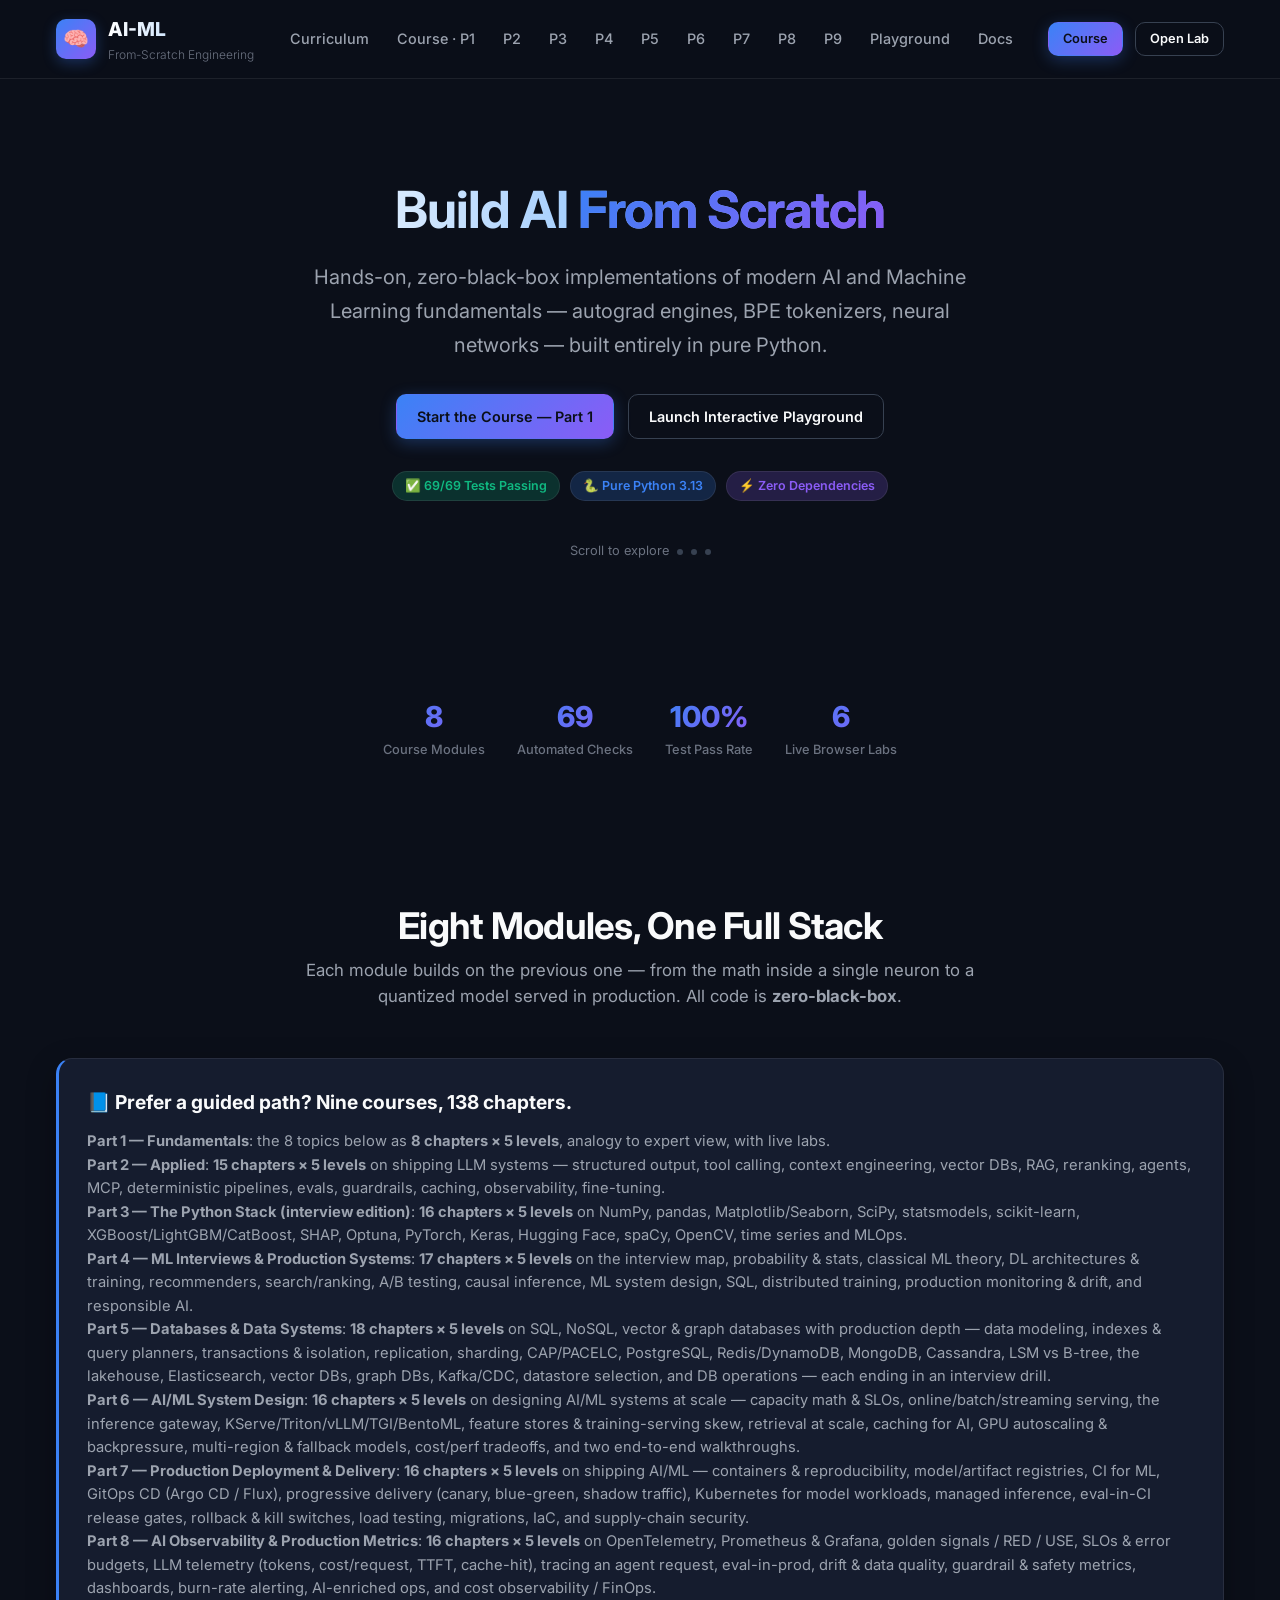
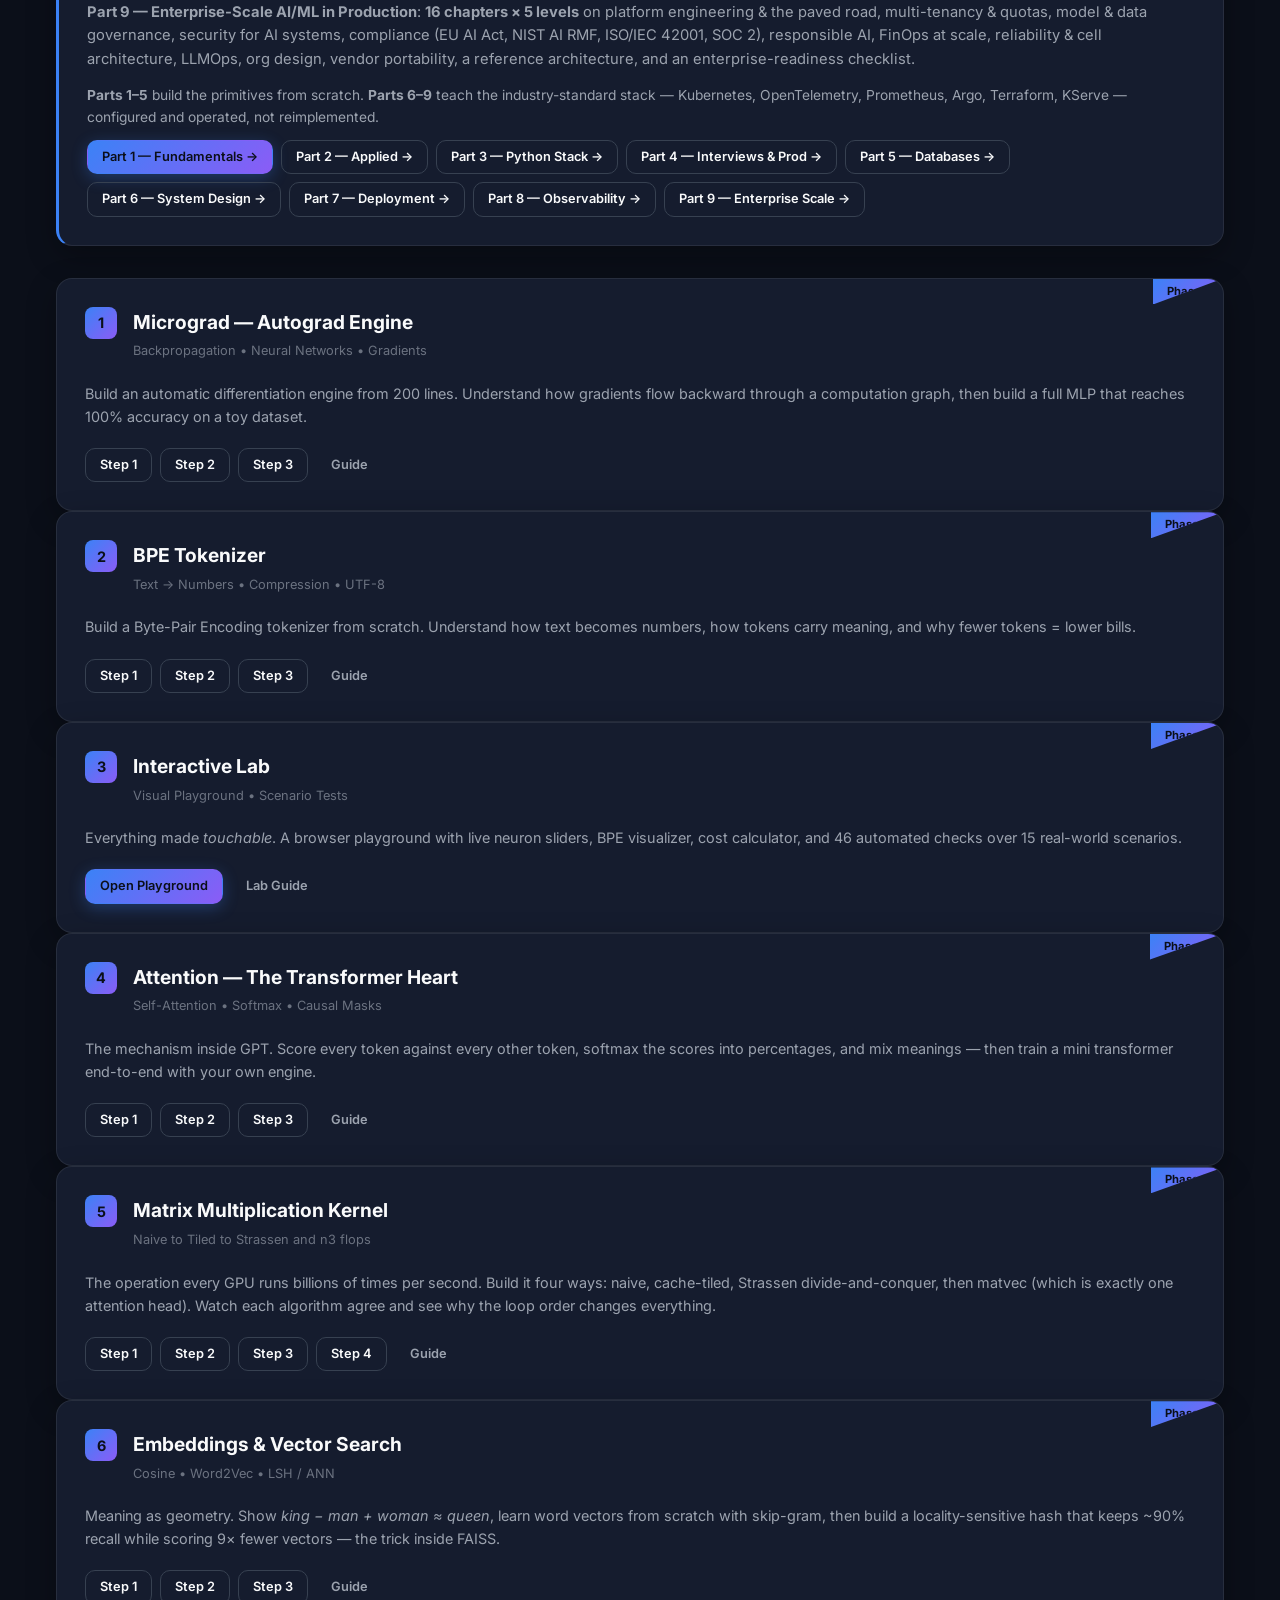
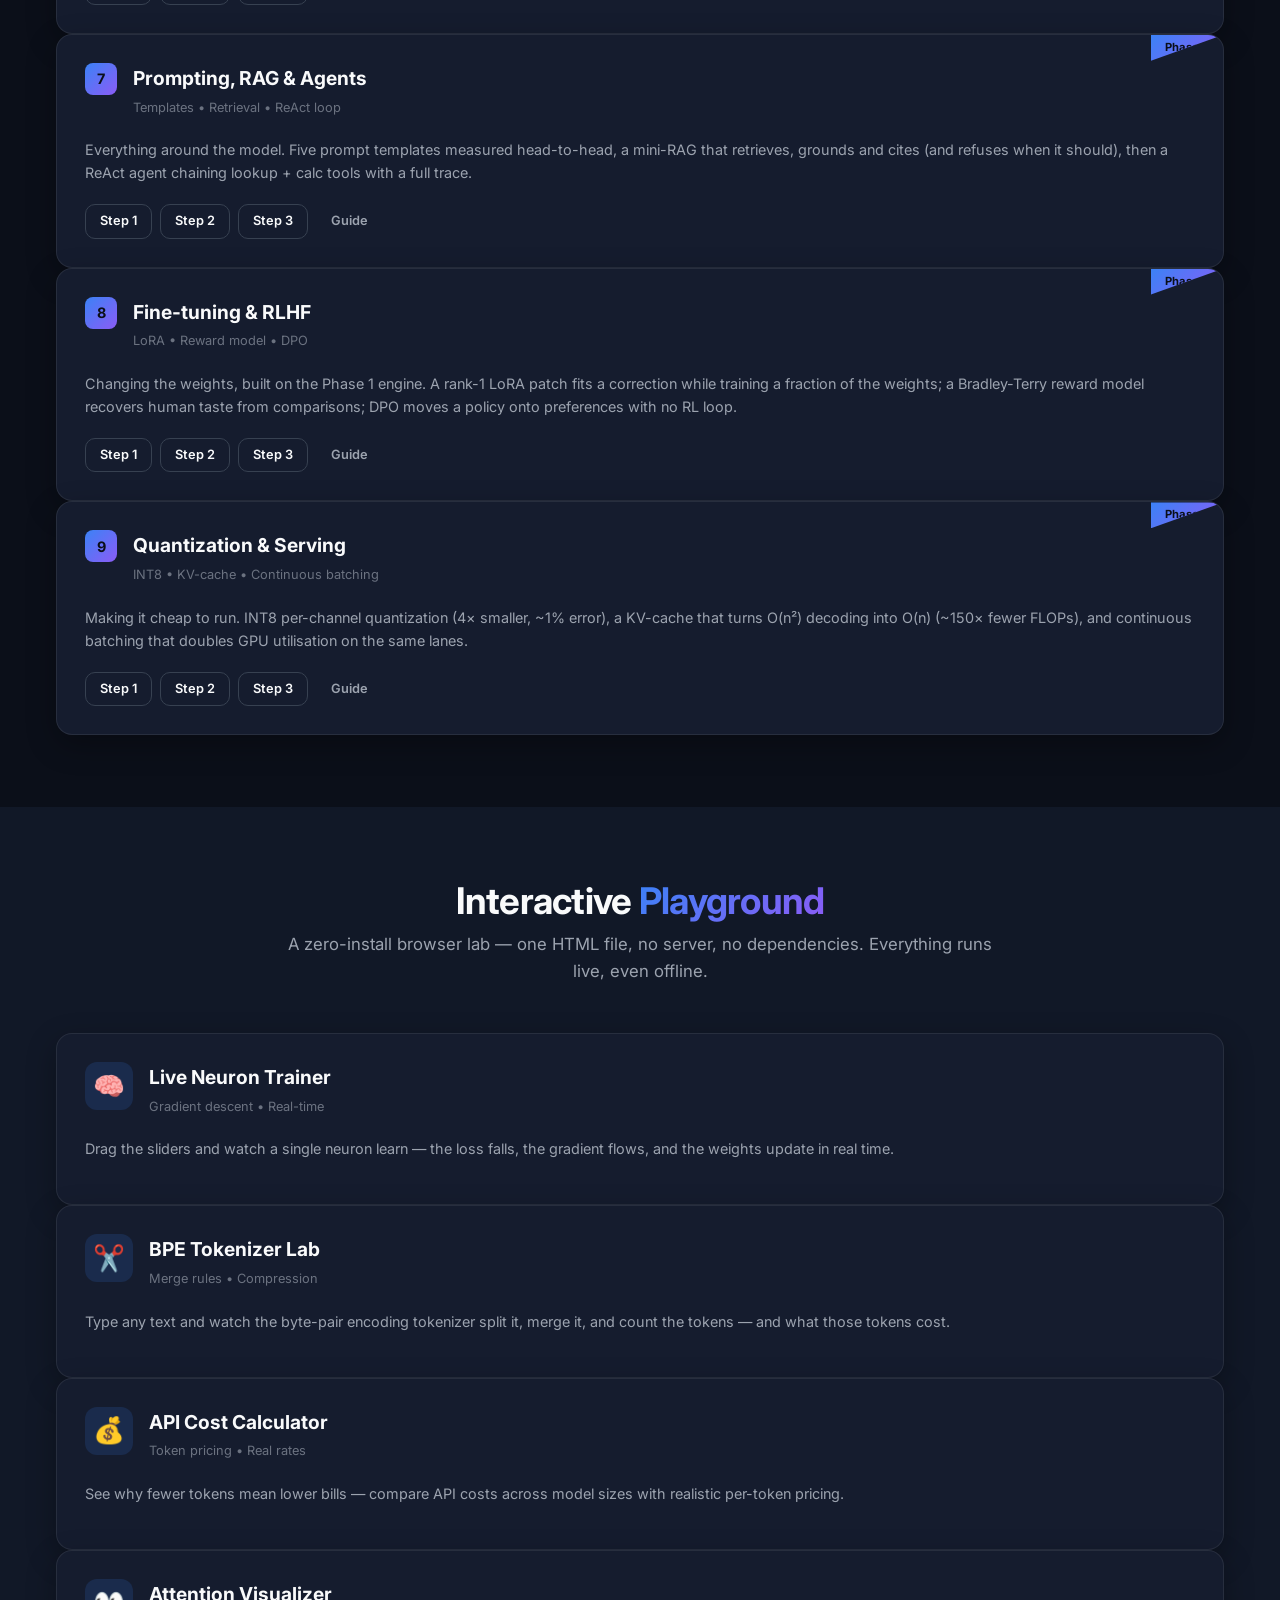
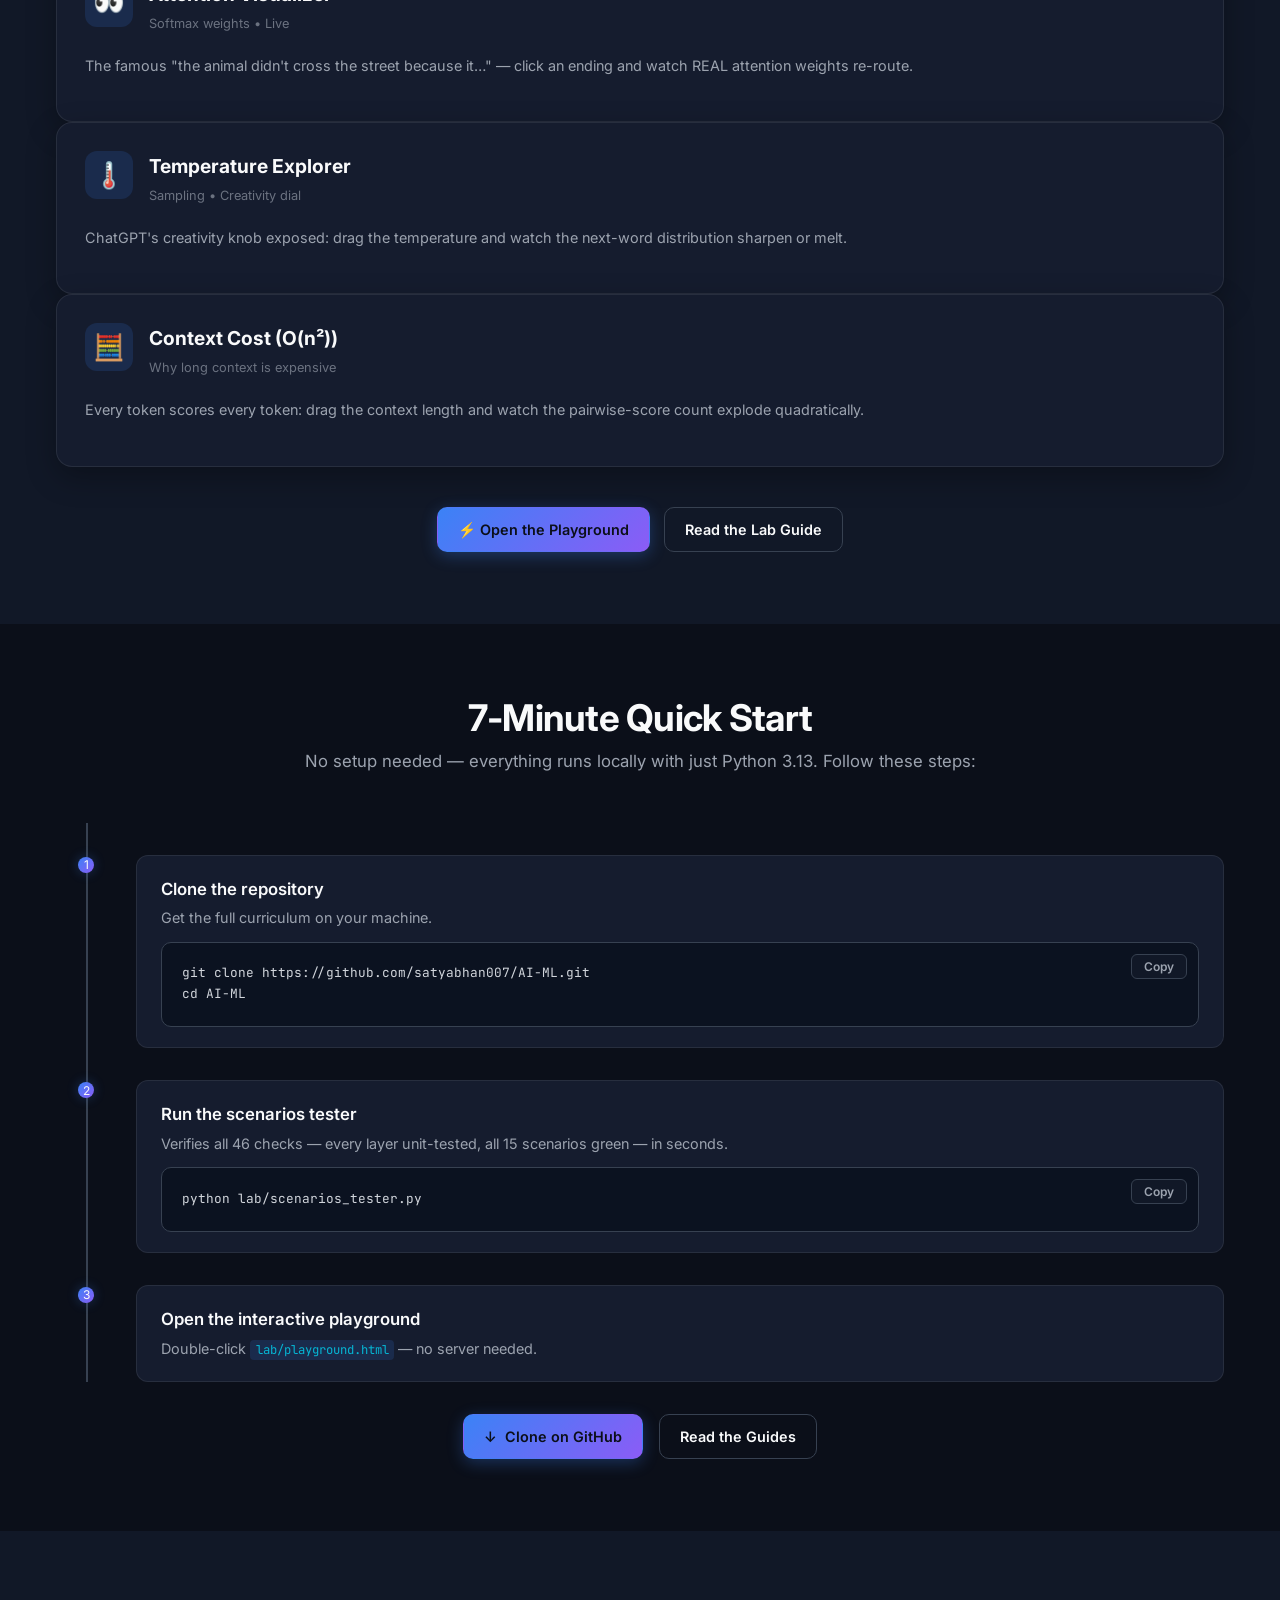
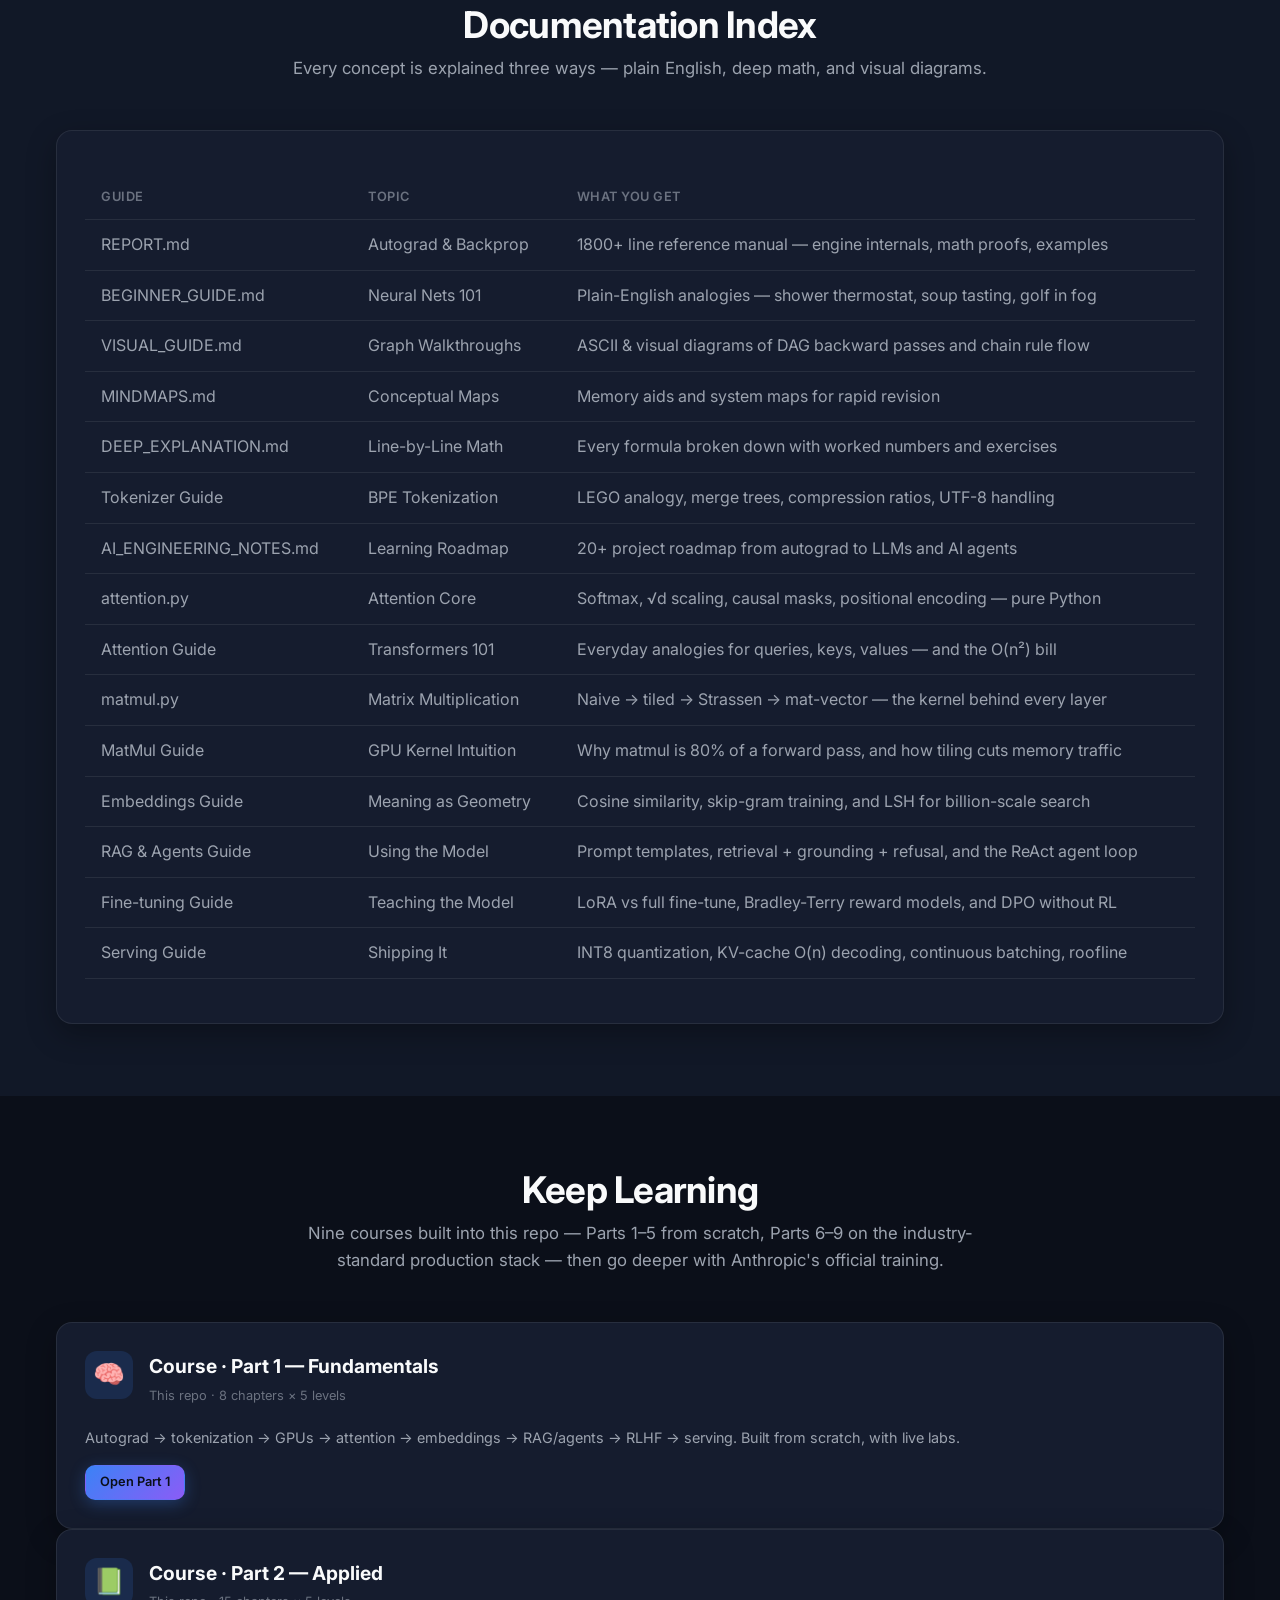
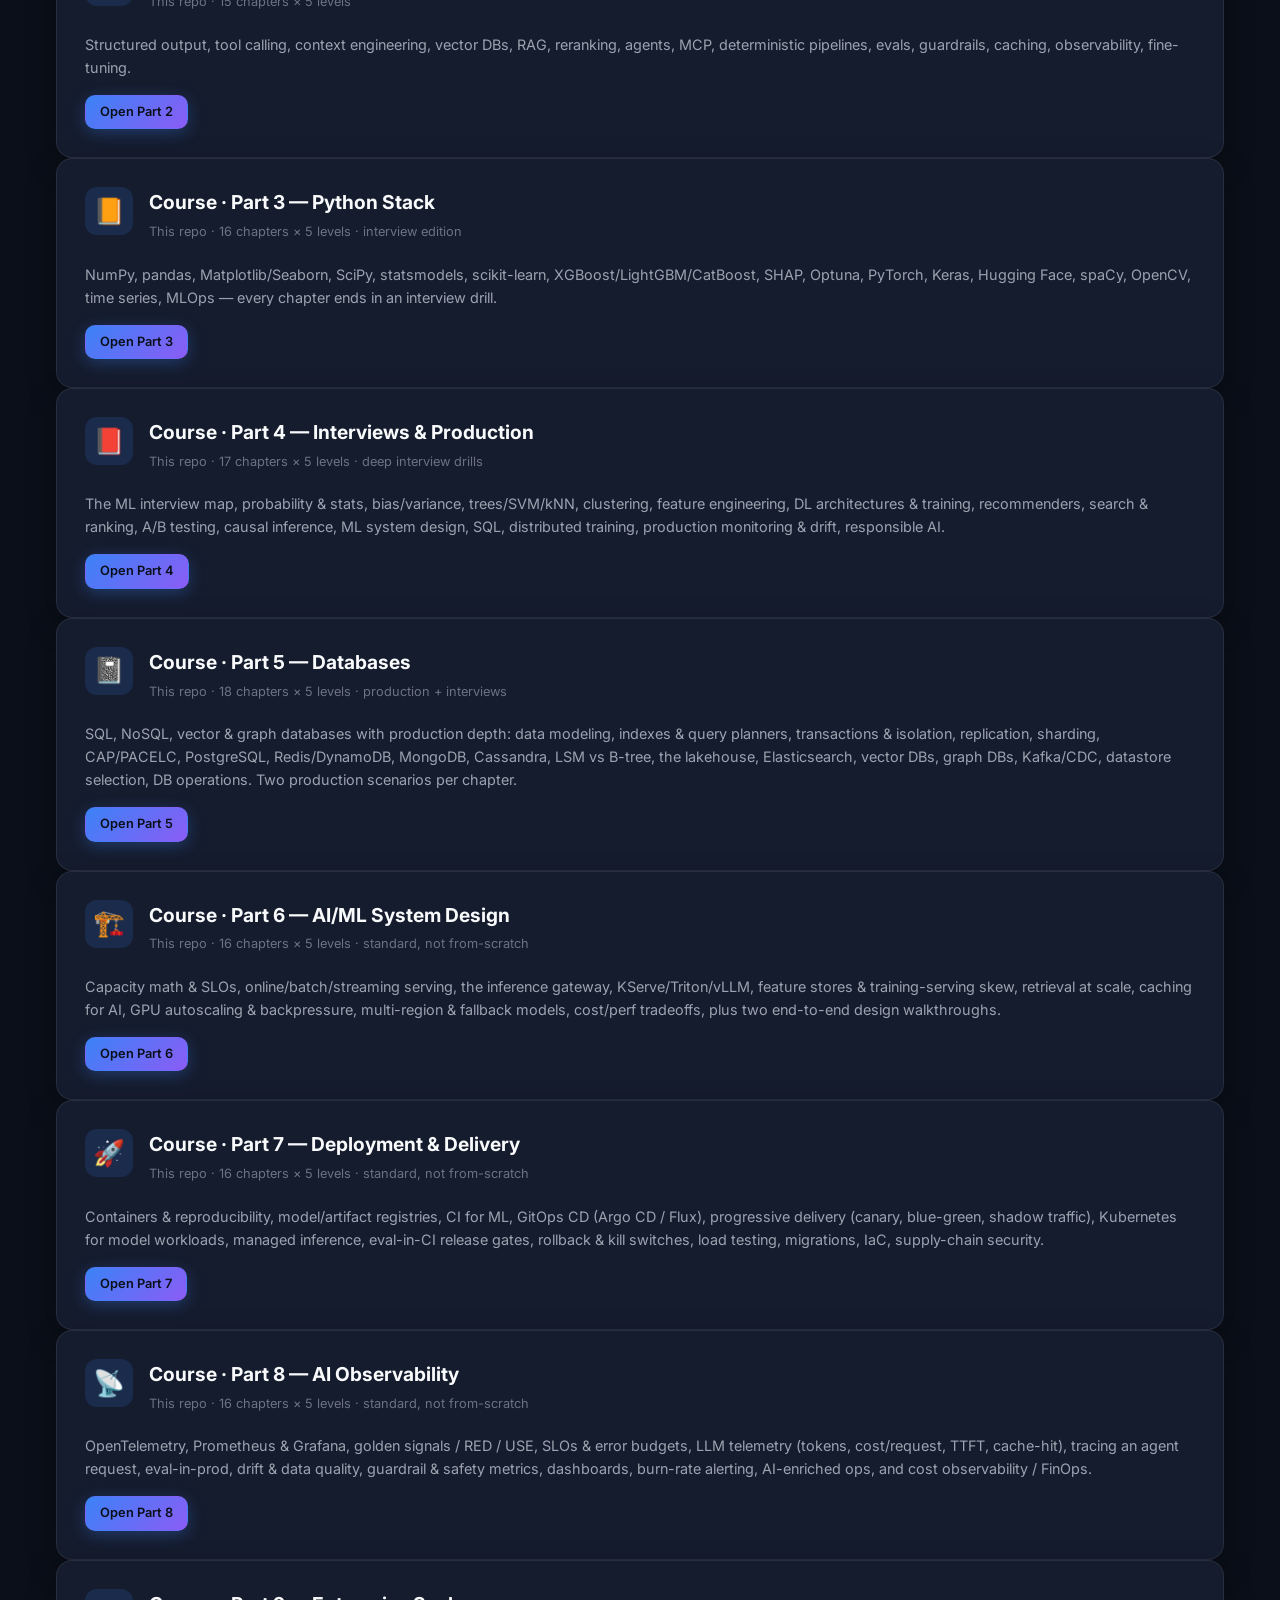
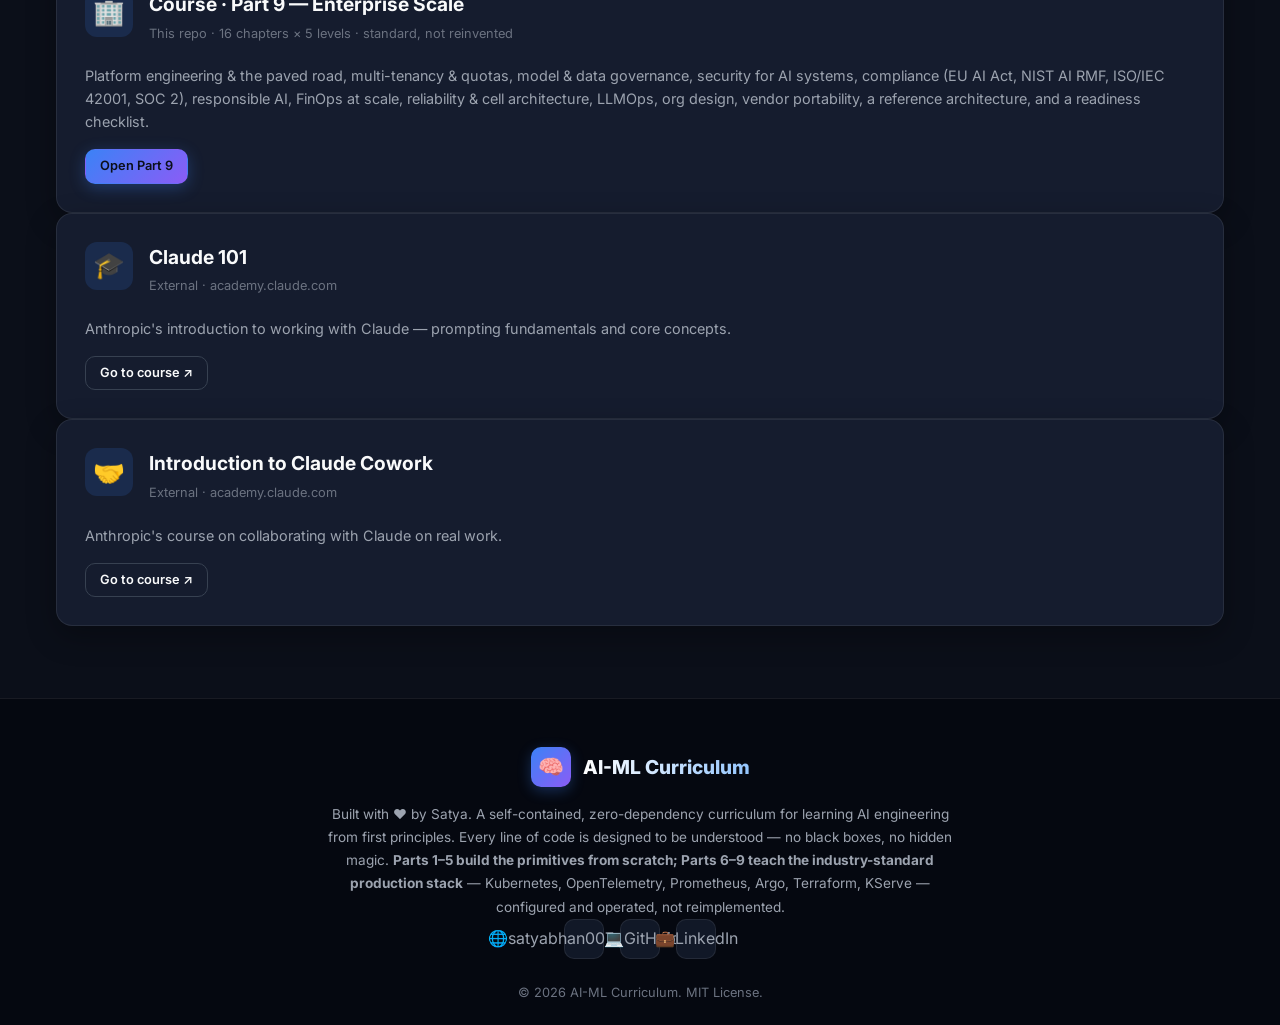
==== commit 06c1c9f8: "Phase 0: scaffold Parts 6-9 (system design, deployment, observability, enterprise scale) Shared rend" ====
--- a/index.html
+++ b/index.html
@@ -54,6 +54,10 @@
                 <a href="learn3/">P3</a>
                 <a href="learn4/">P4</a>
                 <a href="learn5/">P5</a>
+                <a href="learn6/">P6</a>
+                <a href="learn7/">P7</a>
+                <a href="learn8/">P8</a>
+                <a href="learn9/">P9</a>
                 <a href="#playground">Playground</a>
                 <a href="#docs">Docs</a>
             </nav>
@@ -123,7 +127,7 @@
                 <strong>zero-black-box</strong>.
             </p>
             <div class="card" style="margin-bottom:32px;border-left:3px solid #3b82f6;">
-                <div class="card-title">📘 Prefer a guided path? Five courses, 74 chapters.</div>
+                <div class="card-title">📘 Prefer a guided path? Nine courses, 138 chapters.</div>
                 <p style="margin:12px 0;color:var(--text-muted);font-size:0.92rem;">
                     <strong>Part 1 — Fundamentals</strong>: the 8 topics below as
                     <strong>8 chapters × 5 levels</strong>, analogy to expert view, with live labs.<br>
@@ -142,7 +146,32 @@
                     on SQL, NoSQL, vector &amp; graph databases with production depth — data modeling, indexes &amp;
                     query planners, transactions &amp; isolation, replication, sharding, CAP/PACELC, PostgreSQL,
                     Redis/DynamoDB, MongoDB, Cassandra, LSM vs B-tree, the lakehouse, Elasticsearch, vector DBs,
-                    graph DBs, Kafka/CDC, datastore selection, and DB operations — each ending in an interview drill.
+                    graph DBs, Kafka/CDC, datastore selection, and DB operations — each ending in an interview drill.<br>
+                    <strong>Part 6 — AI/ML System Design</strong>: <strong>16 chapters × 5 levels</strong>
+                    on designing AI/ML systems at scale — capacity math &amp; SLOs, online/batch/streaming serving, the
+                    inference gateway, KServe/Triton/vLLM/TGI/BentoML, feature stores &amp; training-serving skew, retrieval
+                    at scale, caching for AI, GPU autoscaling &amp; backpressure, multi-region &amp; fallback models,
+                    cost/perf tradeoffs, and two end-to-end walkthroughs.<br>
+                    <strong>Part 7 — Production Deployment &amp; Delivery</strong>: <strong>16 chapters × 5 levels</strong>
+                    on shipping AI/ML — containers &amp; reproducibility, model/artifact registries, CI for ML, GitOps CD
+                    (Argo CD / Flux), progressive delivery (canary, blue-green, shadow traffic), Kubernetes for model
+                    workloads, managed inference, eval-in-CI release gates, rollback &amp; kill switches, load testing,
+                    migrations, IaC, and supply-chain security.<br>
+                    <strong>Part 8 — AI Observability &amp; Production Metrics</strong>: <strong>16 chapters × 5 levels</strong>
+                    on OpenTelemetry, Prometheus &amp; Grafana, golden signals / RED / USE, SLOs &amp; error budgets, LLM
+                    telemetry (tokens, cost/request, TTFT, cache-hit), tracing an agent request, eval-in-prod, drift &amp;
+                    data quality, guardrail &amp; safety metrics, dashboards, burn-rate alerting, AI-enriched ops, and
+                    cost observability / FinOps.<br>
+                    <strong>Part 9 — Enterprise-Scale AI/ML in Production</strong>: <strong>16 chapters × 5 levels</strong>
+                    on platform engineering &amp; the paved road, multi-tenancy &amp; quotas, model &amp; data governance,
+                    security for AI systems, compliance (EU AI Act, NIST AI RMF, ISO/IEC 42001, SOC 2), responsible AI,
+                    FinOps at scale, reliability &amp; cell architecture, LLMOps, org design, vendor portability, a
+                    reference architecture, and an enterprise-readiness checklist.
+                </p>
+                <p style="margin:0 0 12px;color:var(--text-muted);font-size:0.86rem;">
+                    <strong>Parts 1–5</strong> build the primitives from scratch. <strong>Parts 6–9</strong> teach the
+                    industry-standard stack — Kubernetes, OpenTelemetry, Prometheus, Argo, Terraform, KServe —
+                    configured and operated, not reimplemented.
                 </p>
                 <div style="display:flex;gap:8px;flex-wrap:wrap;">
                     <a href="learn/" class="btn btn-sm btn-primary">Part 1 — Fundamentals →</a>
@@ -150,6 +179,10 @@
                     <a href="learn3/" class="btn btn-sm btn-outline">Part 3 — Python Stack →</a>
                     <a href="learn4/" class="btn btn-sm btn-outline">Part 4 — Interviews &amp; Prod →</a>
                     <a href="learn5/" class="btn btn-sm btn-outline">Part 5 — Databases →</a>
+                    <a href="learn6/" class="btn btn-sm btn-outline">Part 6 — System Design →</a>
+                    <a href="learn7/" class="btn btn-sm btn-outline">Part 7 — Deployment →</a>
+                    <a href="learn8/" class="btn btn-sm btn-outline">Part 8 — Observability →</a>
+                    <a href="learn9/" class="btn btn-sm btn-outline">Part 9 — Enterprise Scale →</a>
                 </div>
             </div>
             <div class="grid-3">
@@ -599,8 +632,8 @@
         <div class="container">
             <h2 class="section-title">Keep Learning</h2>
             <p class="section-subtitle">
-                Five courses built into this repo, then go deeper with
-                Anthropic's official training.
+                Nine courses built into this repo — Parts 1–5 from scratch, Parts 6–9 on the
+                industry-standard production stack — then go deeper with Anthropic's official training.
             </p>
             <div class="grid-3">
                 <div class="card">
@@ -679,6 +712,70 @@
                         DB operations. Two production scenarios per chapter.
                     </p>
                     <a href="learn5/" class="btn btn-sm btn-primary">Open Part 5</a>
+                </div>
+                <div class="card">
+                    <div class="card-header">
+                        <div class="card-icon">🏗️</div>
+                        <div>
+                            <div class="card-title">Course · Part 6 — AI/ML System Design</div>
+                            <div class="card-meta">This repo · 16 chapters × 5 levels · standard, not from-scratch</div>
+                        </div>
+                    </div>
+                    <p style="color:var(--text-muted);font-size:0.9rem;">
+                        Capacity math &amp; SLOs, online/batch/streaming serving, the inference gateway,
+                        KServe/Triton/vLLM, feature stores &amp; training-serving skew, retrieval at scale,
+                        caching for AI, GPU autoscaling &amp; backpressure, multi-region &amp; fallback models,
+                        cost/perf tradeoffs, plus two end-to-end design walkthroughs.
+                    </p>
+                    <a href="learn6/" class="btn btn-sm btn-primary">Open Part 6</a>
+                </div>
+                <div class="card">
+                    <div class="card-header">
+                        <div class="card-icon">🚀</div>
+                        <div>
+                            <div class="card-title">Course · Part 7 — Deployment &amp; Delivery</div>
+                            <div class="card-meta">This repo · 16 chapters × 5 levels · standard, not from-scratch</div>
+                        </div>
+                    </div>
+                    <p style="color:var(--text-muted);font-size:0.9rem;">
+                        Containers &amp; reproducibility, model/artifact registries, CI for ML, GitOps CD
+                        (Argo CD / Flux), progressive delivery (canary, blue-green, shadow traffic),
+                        Kubernetes for model workloads, managed inference, eval-in-CI release gates,
+                        rollback &amp; kill switches, load testing, migrations, IaC, supply-chain security.
+                    </p>
+                    <a href="learn7/" class="btn btn-sm btn-primary">Open Part 7</a>
+                </div>
+                <div class="card">
+                    <div class="card-header">
+                        <div class="card-icon">📡</div>
+                        <div>
+                            <div class="card-title">Course · Part 8 — AI Observability</div>
+                            <div class="card-meta">This repo · 16 chapters × 5 levels · standard, not from-scratch</div>
+                        </div>
+                    </div>
+                    <p style="color:var(--text-muted);font-size:0.9rem;">
+                        OpenTelemetry, Prometheus &amp; Grafana, golden signals / RED / USE, SLOs &amp; error
+                        budgets, LLM telemetry (tokens, cost/request, TTFT, cache-hit), tracing an agent
+                        request, eval-in-prod, drift &amp; data quality, guardrail &amp; safety metrics,
+                        dashboards, burn-rate alerting, AI-enriched ops, and cost observability / FinOps.
+                    </p>
+                    <a href="learn8/" class="btn btn-sm btn-primary">Open Part 8</a>
+                </div>
+                <div class="card">
+                    <div class="card-header">
+                        <div class="card-icon">🏢</div>
+                        <div>
+                            <div class="card-title">Course · Part 9 — Enterprise Scale</div>
+                            <div class="card-meta">This repo · 16 chapters × 5 levels · standard, not reinvented</div>
+                        </div>
+                    </div>
+                    <p style="color:var(--text-muted);font-size:0.9rem;">
+                        Platform engineering &amp; the paved road, multi-tenancy &amp; quotas, model &amp; data
+                        governance, security for AI systems, compliance (EU AI Act, NIST AI RMF, ISO/IEC 42001,
+                        SOC 2), responsible AI, FinOps at scale, reliability &amp; cell architecture, LLMOps,
+                        org design, vendor portability, a reference architecture, and a readiness checklist.
+                    </p>
+                    <a href="learn9/" class="btn btn-sm btn-primary">Open Part 9</a>
                 </div>
                 <div class="card">
                     <div class="card-header">
@@ -722,7 +819,9 @@
                 <p class="footer-text">
                     Built with ❤️ by Satya. A self-contained, zero-dependency curriculum for learning AI
                     engineering from first principles. Every line of code is designed to be understood —
-                    no black boxes, no hidden magic.
+                    no black boxes, no hidden magic. <strong>Parts 1–5 build the primitives from scratch;
+                    Parts 6–9 teach the industry-standard production stack</strong> — Kubernetes,
+                    OpenTelemetry, Prometheus, Argo, Terraform, KServe — configured and operated, not reimplemented.
                 </p>
                 <div class="social-links">
                     <a href="https://satyabhan007.github.io" class="social-link" target="_blank" rel="noopener" title="GitHub Pages">
